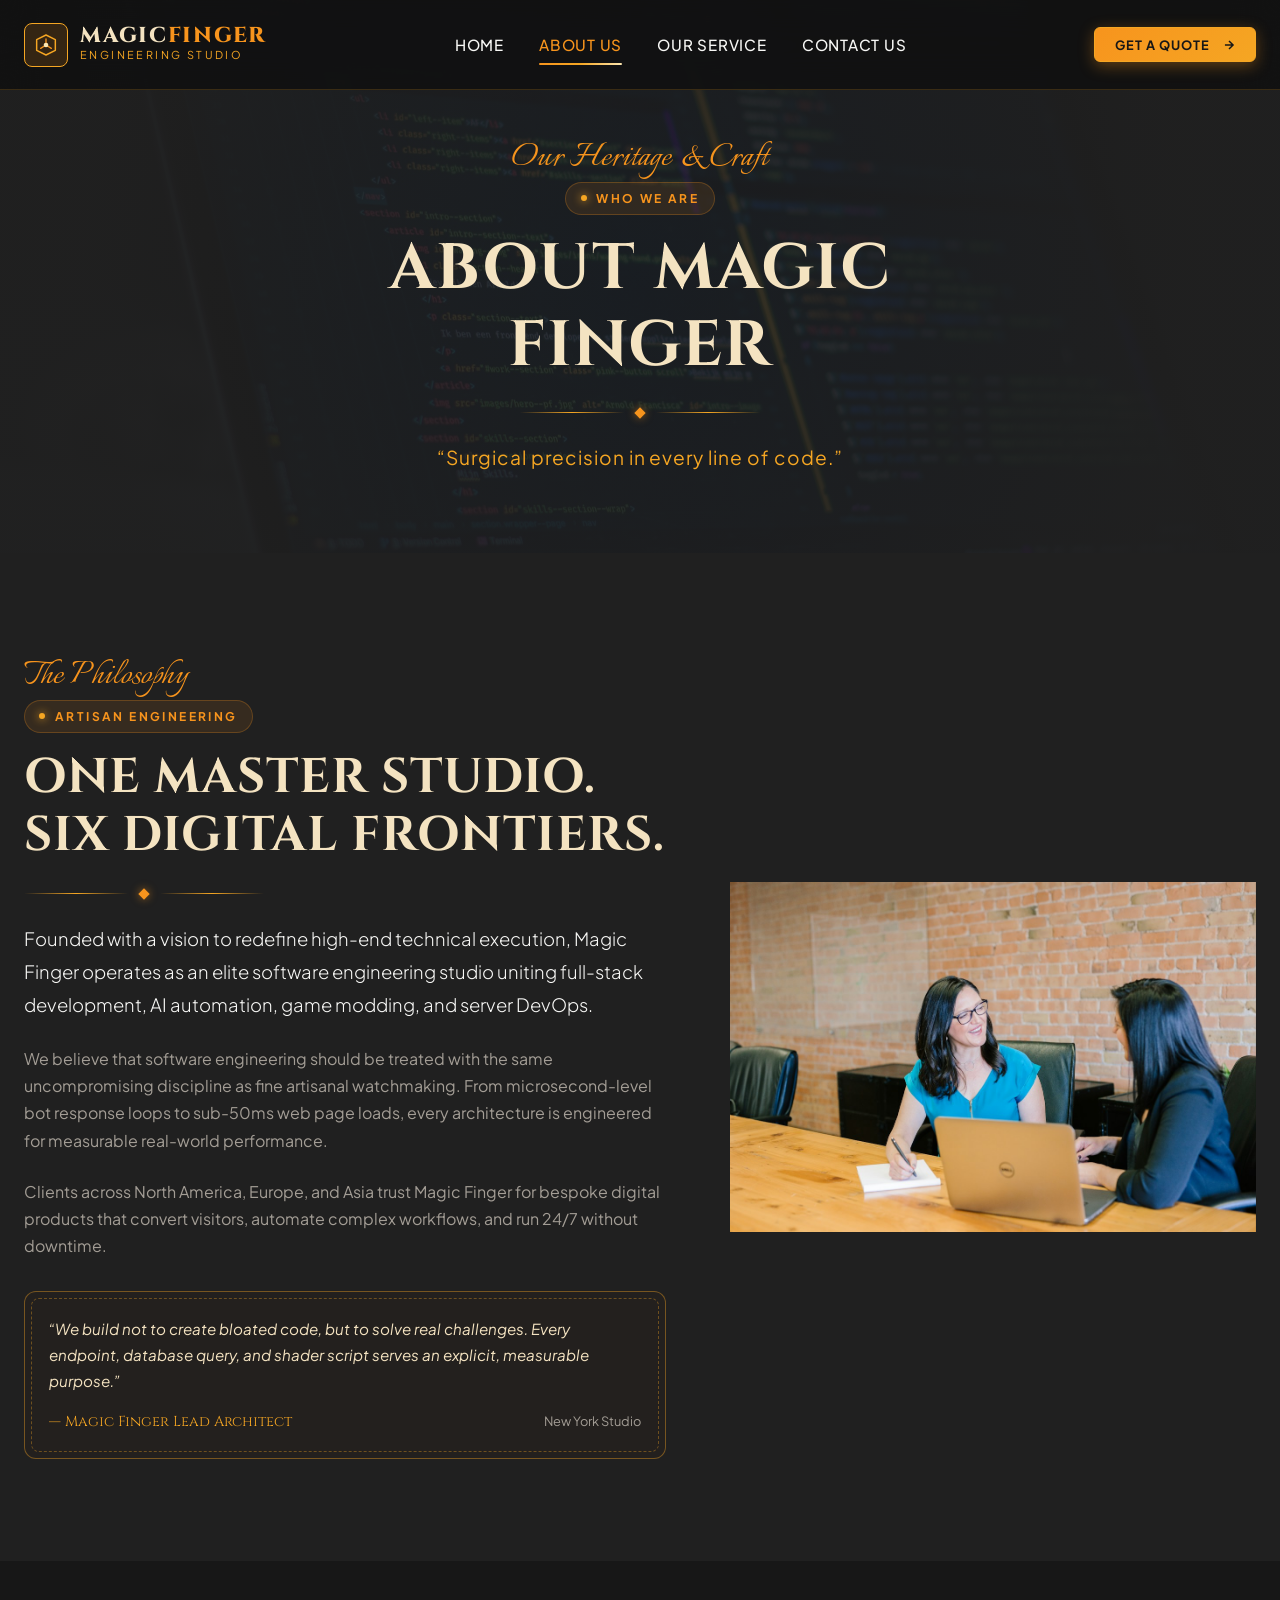
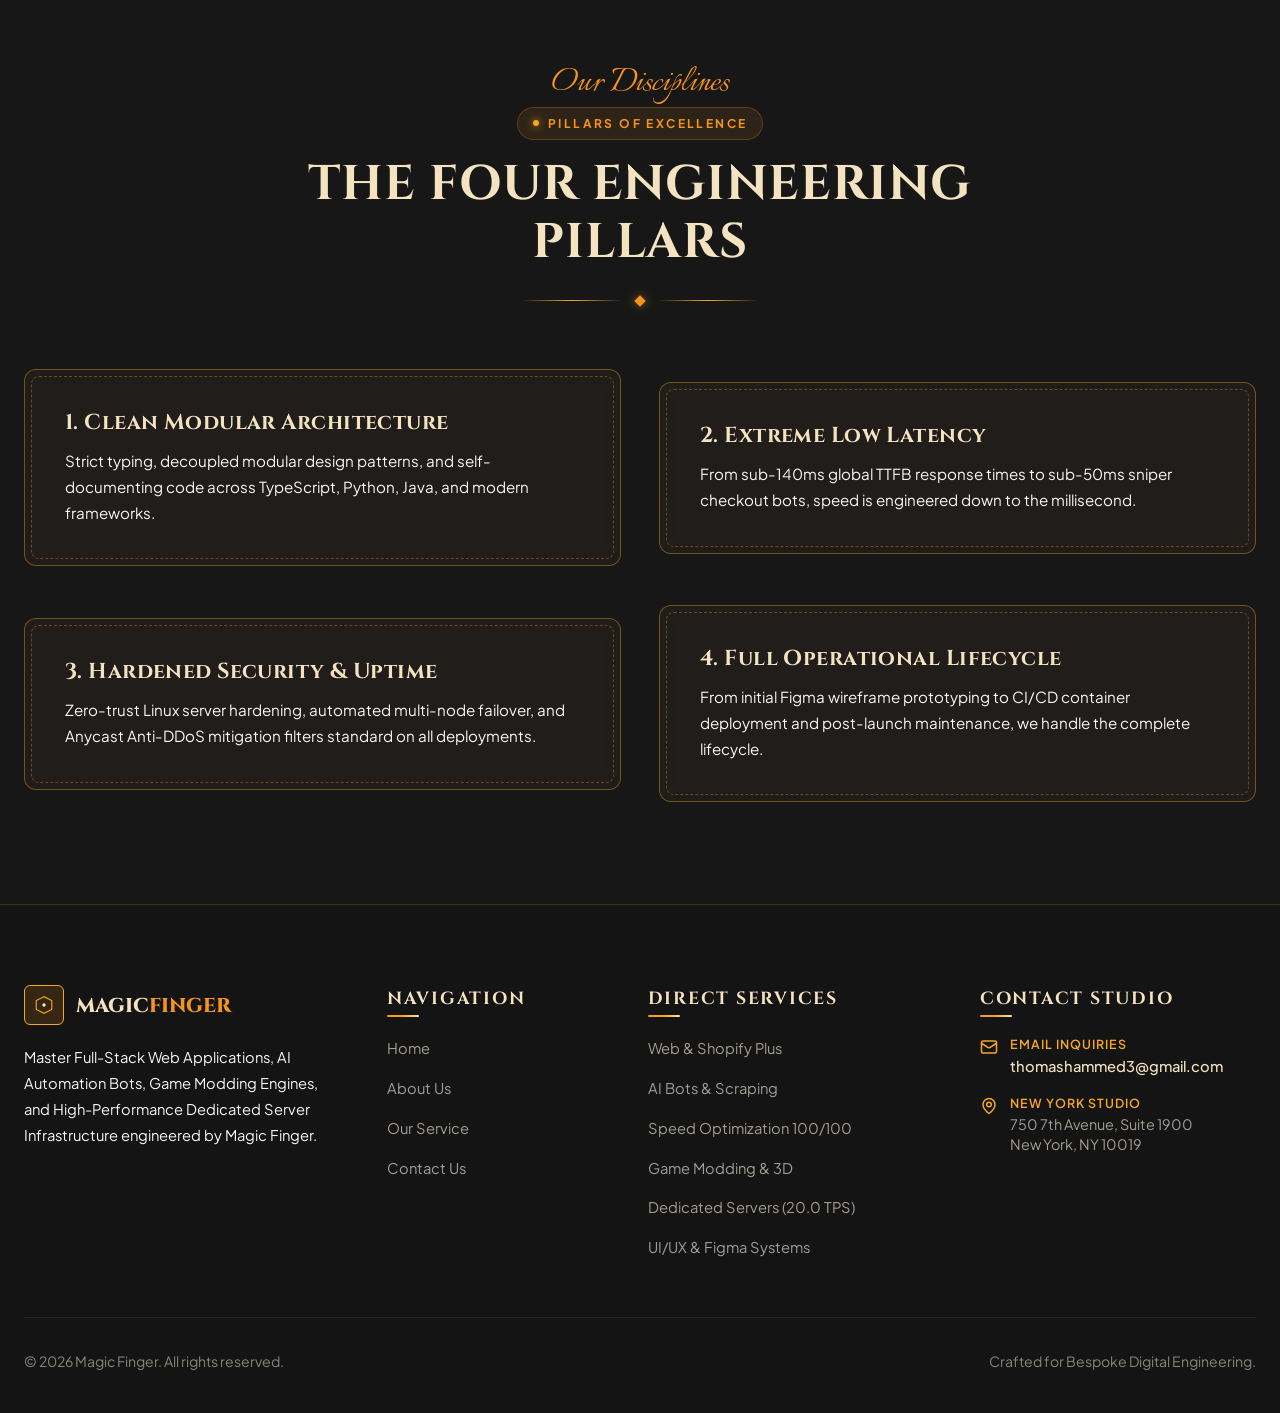
==== about.html @ 1ca4c796 "Deploy ultra-luxury Magic Finger website with 24 verified real portfolio deliverables, full responsi" ====
<!DOCTYPE html>
<html lang="en">
<head>
  <meta charset="UTF-8">
  <meta name="viewport" content="width=device-width, initial-scale=1.0">
  <title>About Magic Finger | Digital Architecture &amp; Engineering Studio</title>
  <meta name="description" content="Discover the philosophy, technical rigor, and 24 service disciplines behind Magic Finger. Full-stack development, AI automation, and high-performance server clusters.">
  
  <!-- Google Fonts -->
  <link rel="preconnect" href="https://fonts.googleapis.com">
  <link rel="preconnect" href="https://fonts.gstatic.com" crossorigin>
  <link href="https://fonts.googleapis.com/css2?family=Cinzel:wght@400;500;600;700;800;900&family=Cormorant+Garamond:ital,wght@0,400;0,600;0,700;1,400;1,600&family=Italianno&family=Plus+Jakarta+Sans:ital,wght@0,300;0,400;0,500;0,600;0,700;1,400&family=JetBrains+Mono:wght@400;500;700&display=swap" rel="stylesheet">
  
  <!-- Stylesheets -->
  <link rel="stylesheet" href="css/main.css">
  <link rel="stylesheet" href="css/components.css">
  <link rel="stylesheet" href="css/pages.css">
</head>
<body>

  <!-- ==========================================================================
       1. STICKY LUXURY HEADER
       ========================================================================== -->
  <header class="site-header">
    <div class="header-container">
      <!-- Brand Logo -->
      <a href="index.html" class="site-logo" aria-label="Magic Finger Home">
        <div class="logo-symbol" style="display: inline-flex; align-items: center; justify-content: center; width: 44px; height: 44px; border-radius: 8px; background: rgba(247,148,29,0.15); border: 1.5px solid #F5A623; margin-right: 0.75rem;">
          <svg width="24" height="24" viewBox="0 0 36 36" fill="none">
            <path d="M18 3L4 10V26L18 33L32 26V10L18 3Z" stroke="#F5A623" stroke-width="2.2" stroke-linecap="round" stroke-linejoin="round"/>
            <path d="M18 9V18M18 18L26 23M18 18L10 23" stroke="#F7941D" stroke-width="2" stroke-linecap="round"/>
            <circle cx="18" cy="18" r="3.5" fill="#FDE8B3" />
          </svg>
        </div>
        <div style="display: flex; flex-direction: column;">
          <span style="font-family: var(--font-serif-display); font-size: 1.35rem; font-weight: 800; letter-spacing: 0.08em; color: var(--color-cream); line-height: 1;">MAGIC<span style="color: var(--color-accent-orange);">FINGER</span></span>
          <span style="font-size: 0.68rem; font-family: var(--font-sans); color: var(--color-accent-gold); letter-spacing: 0.22em; text-transform: uppercase;">Engineering Studio</span>
        </div>
      </a>

      <!-- Desktop Navigation -->
      <nav class="desktop-nav" aria-label="Main Navigation">
        <a href="index.html" class="nav-link ">Home</a>
        <a href="about.html" class="nav-link active">About Us</a>
        <a href="services.html" class="nav-link ">Our Service</a>
        <a href="contact.html" class="nav-link ">Contact Us</a>
      </nav>

      <!-- Header CTA & Mobile Toggle -->
      <div class="header-actions">
        <button type="button" class="btn btn-primary btn-sm js-open-reservation" aria-label="Request a Project Quote">
          <span>Get a Quote</span>
          <span class="btn-icon-right">
            <svg width="14" height="14" viewBox="0 0 24 24" fill="none" stroke="currentColor" stroke-width="2.5"><path d="M5 12h14M12 5l7 7-7 7"/></svg>
          </span>
        </button>

        <button type="button" class="mobile-nav-toggle" aria-label="Toggle Navigation Menu" aria-expanded="false">
          <span></span>
          <span></span>
          <span></span>
        </button>
      </div>
    </div>
  </header>

  <!-- Mobile Drawer Menu -->
  <div class="mobile-nav-overlay" aria-hidden="true"></div>
  <aside class="mobile-nav-drawer" aria-label="Mobile Navigation">
    <div class="mobile-nav-header">
      <div style="display: flex; align-items: center; gap: 0.75rem;">
        <div style="width: 38px; height: 38px; border-radius: 6px; background: rgba(247,148,29,0.15); border: 1.5px solid #F5A623; display: flex; align-items: center; justify-content: center;">
          <svg width="20" height="20" viewBox="0 0 36 36" fill="none"><path d="M18 3L4 10V26L18 33L32 26V10L18 3Z" stroke="#F5A623" stroke-width="2"/><circle cx="18" cy="18" r="3" fill="#FDE8B3"/></svg>
        </div>
        <span style="font-family: var(--font-serif-display); font-size: 1.25rem; font-weight: 800; color: var(--color-cream);">MAGIC<span style="color: var(--color-accent-orange);">FINGER</span></span>
      </div>
    </div>
    <nav class="mobile-nav-links">
      <a href="index.html" class="mobile-nav-link ">Home <span>→</span></a>
      <a href="about.html" class="mobile-nav-link active">About Us <span>→</span></a>
      <a href="services.html" class="mobile-nav-link ">Our Service <span>→</span></a>
      <a href="contact.html" class="mobile-nav-link ">Contact Us <span>→</span></a>
    </nav>
    <div class="mobile-nav-footer">
      <div class="mobile-nav-info">
        <p><strong>Email:</strong> thomashammed3@gmail.com</p>
        <p><strong>Studio:</strong> 750 7th Ave, New York, NY 10019</p>
      </div>
      <button type="button" class="btn btn-primary btn-full js-open-reservation" style="width: 100%;">Get a Quote</button>
    </div>
  </aside>

  <!-- ==========================================================================
       2. PAGE HERO BANNER
       ========================================================================== -->
  <section class="page-hero">
    <img src="assets/images/hero/hero-web-dev.jpg" alt="Magic Finger Engineering Studio in Action" class="page-hero-bg">
    <div class="page-hero-overlay"></div>
    <div class="container page-hero-content">
      <span class="font-script-accent">Our Heritage &amp; Craft</span>
      <span class="eyebrow-badge">Who We Are</span>
      <h1 class="page-hero-title">About Magic Finger</h1>
      <div class="gold-decor-line"><div class="diamond"></div></div>
      <p class="page-hero-subtitle">“Surgical precision in every line of code.”</p>
    </div>
  </section>

  <!-- ==========================================================================
       3. OUR STORY & MISSION (Editorial Two-Column Layout)
       ========================================================================== -->
  <section class="section-spacing">
    <div class="container">
      <div class="about-story-grid">
        <!-- Story Copy -->
        <div class="reveal-on-scroll reveal-left">
          <span class="font-script-accent">The Philosophy</span>
          <span class="eyebrow-badge">Artisan Engineering</span>
          <h2>One Master Studio.<br>Six Digital Frontiers.</h2>
          <div class="gold-decor-line align-left"><div class="diamond"></div></div>
          
          <p class="p-lead" style="margin-bottom: 1.5rem;">
            Founded with a vision to redefine high-end technical execution, Magic Finger operates as an elite software engineering studio uniting full-stack development, AI automation, game modding, and server DevOps.
          </p>

          <p style="margin-bottom: 1.5rem;">
            We believe that software engineering should be treated with the same uncompromising discipline as fine artisanal watchmaking. From microsecond-level bot response loops to sub-50ms web page loads, every architecture is engineered for measurable real-world performance.
          </p>

          <p style="margin-bottom: 2rem;">
            Clients across North America, Europe, and Asia trust Magic Finger for bespoke digital products that convert visitors, automate complex workflows, and run 24/7 without downtime.
          </p>

          <div class="menu-boxed-container" style="padding: 1.5rem;">
            <p style="color: var(--color-cream); font-style: italic; font-size: 0.95rem;">
              “We build not to create bloated code, but to solve real challenges. Every endpoint, database query, and shader script serves an explicit, measurable purpose.”
            </p>
            <div style="margin-top: 1rem; display: flex; align-items: center; justify-content: space-between;">
              <span style="color: var(--color-accent-gold); font-family: var(--font-serif-display); font-size: 0.9rem;">— Magic Finger Lead Architect</span>
              <span style="color: var(--color-text-muted); font-size: 0.8rem;">New York Studio</span>
            </div>
          </div>
        </div>

        <!-- Visual Composition -->
        <div class="about-visual-column reveal-on-scroll reveal-right">
          <div class="about-image-frame">
            <img src="assets/images/portfolio/nextjs-saas-dashboard.jpg" alt="Magic Finger Engineering Dashboard" class="about-image-main">
          </div>
        </div>
      </div>
    </div>
  </section>

  <!-- ==========================================================================
       4. FOUR CORE ENGINEERING PILLARS
       ========================================================================== -->
  <section class="section-spacing" style="background-color: #171717;">
    <div class="container">
      <div class="section-header reveal-on-scroll">
        <span class="font-script-accent">Our Disciplines</span>
        <span class="eyebrow-badge">Pillars of Excellence</span>
        <h2>The Four Engineering Pillars</h2>
        <div class="gold-decor-line"><div class="diamond"></div></div>
      </div>

      <div class="grid-2">
        <div class="menu-boxed-container reveal-on-scroll" style="padding: 2.5rem;">
          <h3 style="font-size: 1.35rem; color: var(--color-cream); margin-bottom: 0.75rem;">1. Clean Modular Architecture</h3>
          <p style="color: var(--color-text-secondary); line-height: 1.7; font-size: 0.95rem;">
            Strict typing, decoupled modular design patterns, and self-documenting code across TypeScript, Python, Java, and modern frameworks.
          </p>
        </div>

        <div class="menu-boxed-container reveal-on-scroll" style="padding: 2.5rem;">
          <h3 style="font-size: 1.35rem; color: var(--color-cream); margin-bottom: 0.75rem;">2. Extreme Low Latency</h3>
          <p style="color: var(--color-text-secondary); line-height: 1.7; font-size: 0.95rem;">
            From sub-140ms global TTFB response times to sub-50ms sniper checkout bots, speed is engineered down to the millisecond.
          </p>
        </div>

        <div class="menu-boxed-container reveal-on-scroll" style="padding: 2.5rem;">
          <h3 style="font-size: 1.35rem; color: var(--color-cream); margin-bottom: 0.75rem;">3. Hardened Security &amp; Uptime</h3>
          <p style="color: var(--color-text-secondary); line-height: 1.7; font-size: 0.95rem;">
            Zero-trust Linux server hardening, automated multi-node failover, and Anycast Anti-DDoS mitigation filters standard on all deployments.
          </p>
        </div>

        <div class="menu-boxed-container reveal-on-scroll" style="padding: 2.5rem;">
          <h3 style="font-size: 1.35rem; color: var(--color-cream); margin-bottom: 0.75rem;">4. Full Operational Lifecycle</h3>
          <p style="color: var(--color-text-secondary); line-height: 1.7; font-size: 0.95rem;">
            From initial Figma wireframe prototyping to CI/CD container deployment and post-launch maintenance, we handle the complete lifecycle.
          </p>
        </div>
      </div>
    </div>
  </section>

  <!-- ==========================================================================
       GLOBAL LUXURY FOOTER
       ========================================================================== -->
  <footer class="site-footer">
    <div class="container">
      <div class="footer-grid">
        <div class="footer-brand">
          <div class="site-logo" style="margin-bottom: 1.25rem;">
            <div class="logo-symbol" style="display: inline-flex; align-items: center; justify-content: center; width: 40px; height: 40px; border-radius: 6px; background: rgba(247,148,29,0.15); border: 1.5px solid #F5A623; margin-right: 0.75rem;">
              <svg width="20" height="20" viewBox="0 0 36 36" fill="none"><path d="M18 3L4 10V26L18 33L32 26V10L18 3Z" stroke="#F5A623" stroke-width="2"/><circle cx="18" cy="18" r="3" fill="#FDE8B3"/></svg>
            </div>
            <span style="font-family: var(--font-serif-display); font-size: 1.25rem; font-weight: 800; color: var(--color-cream);">MAGIC<span style="color: var(--color-accent-orange);">FINGER</span></span>
          </div>
          <p>
            Master Full-Stack Web Applications, AI Automation Bots, Game Modding Engines, and High-Performance Dedicated Server Infrastructure engineered by Magic Finger.
          </p>
        </div>

        <div>
          <h4 class="footer-title">Navigation</h4>
          <ul class="footer-links">
            <li><a href="index.html" class="footer-link">Home</a></li>
            <li><a href="about.html" class="footer-link">About Us</a></li>
            <li><a href="services.html" class="footer-link">Our Service</a></li>
            <li><a href="contact.html" class="footer-link">Contact Us</a></li>
          </ul>
        </div>

        <div>
          <h4 class="footer-title">Direct Services</h4>
          <ul class="footer-links">
            <li><a href="https://www.fiverr.com/thomastech24" target="_blank" rel="noopener noreferrer" class="footer-link">Web &amp; Shopify Plus</a></li>
            <li><a href="https://www.fiverr.com/thomas_tech9" target="_blank" rel="noopener noreferrer" class="footer-link">AI Bots &amp; Scraping</a></li>
            <li><a href="https://www.fiverr.com/thomastech9" target="_blank" rel="noopener noreferrer" class="footer-link">Speed Optimization 100/100</a></li>
            <li><a href="https://www.fiverr.com/thomastech5" target="_blank" rel="noopener noreferrer" class="footer-link">Game Modding &amp; 3D</a></li>
            <li><a href="https://www.fiverr.com/vortextech9" target="_blank" rel="noopener noreferrer" class="footer-link">Dedicated Servers (20.0 TPS)</a></li>
            <li><a href="https://www.fiverr.com/jessicathoms18" target="_blank" rel="noopener noreferrer" class="footer-link">UI/UX &amp; Figma Systems</a></li>
          </ul>
        </div>

        <div>
          <h4 class="footer-title">Contact Studio</h4>
          <div class="footer-contact-item">
            <svg width="18" height="18" viewBox="0 0 24 24" fill="none" stroke="#F5A623" stroke-width="2" stroke-linecap="round" stroke-linejoin="round" style="flex-shrink: 0; margin-top: 3px;"><rect width="20" height="16" x="2" y="4" rx="2"/><path d="m22 7-8.97 5.7a1.94 1.94 0 0 1-2.06 0L2 7"/></svg>
            <div>
              <span style="display: block; font-size: 0.78rem; text-transform: uppercase; letter-spacing: 0.08em; color: var(--color-accent-gold); font-weight: 600;">Email Inquiries</span>
              <a href="mailto:thomashammed3@gmail.com" class="footer-link" style="color: var(--color-cream); font-weight: 500;">thomashammed3@gmail.com</a>
            </div>
          </div>
          <div class="footer-contact-item" style="margin-top: 1rem;">
            <svg width="18" height="18" viewBox="0 0 24 24" fill="none" stroke="#F5A623" stroke-width="2" stroke-linecap="round" stroke-linejoin="round" style="flex-shrink: 0; margin-top: 3px;"><path d="M20 10c0 6-8 12-8 12s-8-6-8-12a8 8 0 0 1 16 0Z"/><circle cx="12" cy="10" r="3"/></svg>
            <div>
              <span style="display: block; font-size: 0.78rem; text-transform: uppercase; letter-spacing: 0.08em; color: var(--color-accent-gold); font-weight: 600;">New York Studio</span>
              <address style="font-style: normal; color: var(--color-text-muted); font-size: 0.9rem; line-height: 1.4;">
                750 7th Avenue, Suite 1900<br>New York, NY 10019
              </address>
            </div>
          </div>
        </div>
      </div>

      <div class="footer-bottom">
        <span>&copy; 2026 Magic Finger. All rights reserved.</span>
        <span>Crafted for Bespoke Digital Engineering.</span>
      </div>
    </div>
  </footer>

  <!-- ==========================================================================
       INTERACTIVE QUOTE & DISPATCH MODAL
       ========================================================================== -->
  <div class="modal-backdrop" id="reservationModal" aria-hidden="true">
    <div class="reservation-modal" role="dialog" aria-modal="true" aria-labelledby="modalTitle">
      <div class="modal-header">
        <div>
          <span class="font-script-accent" style="font-size: 2rem;">Direct Dispatch</span>
          <h3 id="modalTitle" style="font-size: 1.5rem; color: var(--color-cream);">Request Project Proposal</h3>
        </div>
        <button type="button" class="modal-close-btn js-close-reservation" aria-label="Close modal">&times;</button>
      </div>
      
      <form class="reservation-form" id="projectProposalForm">
        <div class="grid-2">
          <div class="form-group">
            <label class="form-label" for="quoteName">Your Full Name</label>
            <input type="text" id="quoteName" class="form-input" placeholder="e.g. Alexander Vance" required>
          </div>
          <div class="form-group">
            <label class="form-label" for="quoteEmail">Work Email Address</label>
            <input type="email" id="quoteEmail" class="form-input" placeholder="alexander@company.com" required>
          </div>
        </div>

        <div class="grid-2">
          <div class="form-group">
            <label class="form-label" for="quoteService">Selected Service</label>
            <select id="quoteService" class="form-input" required>
              <option value="Web Development & Shopify Plus">Web Apps &amp; Shopify Plus</option>
              <option value="AI Bots & Web Scraping">AI Bots &amp; Web Scraping</option>
              <option value="Speed Optimization 100/100">Speed Optimization 100/100</option>
              <option value="Game Modding & Physics">Game Modding &amp; Engines</option>
              <option value="Dedicated Game Server 20.0 TPS">Dedicated Servers (20.0 TPS)</option>
              <option value="Figma UI/UX & Design Tokens">UI/UX &amp; Figma Tokens</option>
            </select>
          </div>
          <div class="form-group">
            <label class="form-label" for="quoteBudget">Estimated Budget (USD)</label>
            <select id="quoteBudget" class="form-input">
              <option value="$100 - $300">$100 – $300 (Standard Gig)</option>
              <option value="$300 - $800">$300 – $800 (Custom Build)</option>
              <option value="$800 - $2,500">$800 – $2,500 (Enterprise Solution)</option>
              <option value="$2,500+">$2,500+ (Full Infrastructure)</option>
            </select>
          </div>
        </div>

        <div class="form-group">
          <label class="form-label" for="quoteMessage">Project Requirements &amp; Target Timeline</label>
          <textarea id="quoteMessage" class="form-textarea" rows="4" placeholder="Detail your project specifications, keywords, and timeline requirements..." required></textarea>
        </div>

        <button type="submit" class="btn btn-primary btn-full">
          <span>Dispatch Proposal Request</span>
          <span class="btn-icon-right">
            <svg width="14" height="14" viewBox="0 0 24 24" fill="none" stroke="currentColor" stroke-width="2.5"><path d="M5 12h14M12 5l7 7-7 7"/></svg>
          </span>
        </button>
      </form>
    </div>
  </div>

  <!-- Fullscreen Proof Lightbox Modal -->
  <div class="lightbox-modal" role="dialog" aria-modal="true" aria-label="Screenshot Proof Lightbox">
    <div class="lightbox-content">
      <button type="button" class="lightbox-close-btn" aria-label="Close Lightbox">&times;</button>
      <img src="" alt="Verified Production Screenshot" class="lightbox-img">
      <div class="lightbox-caption">
        <h4 class="lightbox-caption-title">Case Study Screenshot</h4>
        <p class="lightbox-caption-desc">Full resolution in-site production screenshot.</p>
      </div>
    </div>
  </div>

  <script src="js/main.js"></script>
</body>
</html>
---- css/main.css ----
/* ==========================================================================
   KUZZY KITCHEN - CORE DESIGN SYSTEM & GLOBAL STYLES
   Inspired by the Luxury Menu Visual Identity
   ========================================================================== */

@import url('https://fonts.googleapis.com/css2?family=Cinzel:wght@400;500;600;700;800;900&family=Cormorant+Garamond:ital,wght@0,400;0,600;0,700;1,400;1,600&family=Italianno&family=Plus+Jakarta+Sans:ital,wght@0,300;0,400;0,500;0,600;0,700;1,400&display=swap');

:root {
  /* Brand Color Palette */
  --color-bg-primary: #202020;         /* Dominant charcoal dark */
  --color-bg-secondary: #171717;       /* Deeper tone for contrast */
  --color-bg-card: #27221E;            /* Warm charcoal card background */
  --color-bg-card-hover: #312A24;      /* Elevated card state */
  --color-dark-brown: #3A2418;         /* Subtle depth and warm panels */
  
  --color-accent-orange: #F7941D;      /* Primary vibrant orange */
  --color-accent-orange-hover: #e07f0b;
  --color-accent-gold: #F5A623;        /* Secondary golden orange */
  --color-gold-light: #FDE8B3;        /* Highlight shimmer */
  --color-cream: #F4E3C1;              /* Warm cream headings */
  --color-cream-muted: #D9C4A1;        /* Subdued cream */
  
  --color-text-light: #F7F7F5;         /* Soft white body text */
  --color-text-muted: #A39D95;         /* Muted editorial copy */
  --color-border-subtle: rgba(244, 227, 193, 0.12);
  --color-border-gold: rgba(245, 166, 35, 0.4);
  --color-border-orange: rgba(247, 148, 29, 0.5);

  /* Gradients */
  --gradient-gold: linear-gradient(135deg, #F7941D 0%, #F5A623 50%, #FDE8B3 100%);
  --gradient-gold-subtle: linear-gradient(135deg, rgba(247, 148, 29, 0.15) 0%, rgba(245, 166, 35, 0.05) 100%);
  --gradient-dark-radial: radial-gradient(circle at center, rgba(58, 36, 24, 0.4) 0%, #202020 80%);
  --gradient-overlay: linear-gradient(180deg, rgba(32, 32, 32, 0.3) 0%, rgba(32, 32, 32, 0.95) 100%);
  --gradient-card-border: linear-gradient(135deg, rgba(247, 148, 29, 0.6) 0%, rgba(244, 227, 193, 0.1) 100%);

  /* Typography */
  --font-serif-display: 'Cinzel', 'Playfair Display', Georgia, serif;
  --font-serif-editorial: 'Cormorant Garamond', Garamond, Georgia, serif;
  --font-script: 'Italianno', cursive, serif;
  --font-sans: 'Plus Jakarta Sans', system-ui, -apple-system, sans-serif;

  /* Shadows */
  --shadow-sm: 0 4px 12px rgba(0, 0, 0, 0.25);
  --shadow-md: 0 10px 30px rgba(0, 0, 0, 0.4);
  --shadow-lg: 0 20px 50px rgba(0, 0, 0, 0.6);
  --shadow-gold-glow: 0 0 25px rgba(247, 148, 29, 0.25);
  --shadow-gold-hover: 0 8px 30px rgba(247, 148, 29, 0.35);

  /* Layout & Spacing */
  --container-width: 1280px;
  --header-height: 90px;
  --radius-sm: 6px;
  --radius-md: 12px;
  --radius-lg: 20px;
  --radius-full: 9999px;

  /* Transitions */
  --transition-fast: 0.2s cubic-bezier(0.4, 0, 0.2, 1);
  --transition-smooth: 0.4s cubic-bezier(0.16, 1, 0.3, 1);
  --transition-slow: 0.8s cubic-bezier(0.16, 1, 0.3, 1);
}

/* ==========================================================================
   RESET & BASE
   ========================================================================== */
*, *::before, *::after {
  box-sizing: border-box;
  margin: 0;
  padding: 0;
}

html {
  font-size: 16px;
  scroll-behavior: smooth;
  -webkit-font-smoothing: antialiased;
  -moz-osx-font-smoothing: grayscale;
  background-color: var(--color-bg-primary);
  color: var(--color-text-light);
}

body {
  font-family: var(--font-sans);
  background-color: var(--color-bg-primary);
  color: var(--color-text-light);
  line-height: 1.65;
  overflow-x: hidden;
  position: relative;
  min-height: 100vh;
}

/* Luxury Custom Scrollbar */
::-webkit-scrollbar {
  width: 10px;
}
::-webkit-scrollbar-track {
  background: #171717;
}
::-webkit-scrollbar-thumb {
  background: #3A2418;
  border-radius: 5px;
  border: 2px solid #171717;
}
::-webkit-scrollbar-thumb:hover {
  background: var(--color-accent-orange);
}

/* Selection Highlight */
::selection {
  background-color: var(--color-accent-orange);
  color: #202020;
}

img, svg {
  display: block;
  max-width: 100%;
  height: auto;
}

a {
  color: inherit;
  text-decoration: none;
  transition: color var(--transition-fast);
}

button {
  cursor: pointer;
  border: none;
  background: none;
  font-family: inherit;
  transition: all var(--transition-fast);
}

ul, ol {
  list-style: none;
}

input, select, textarea {
  font-family: inherit;
  font-size: inherit;
}

/* ==========================================================================
   TYPOGRAPHY HIERARCHY
   ========================================================================== */
h1, h2, h3, h4, h5, h6 {
  font-family: var(--font-serif-display);
  color: var(--color-cream);
  font-weight: 700;
  line-height: 1.2;
  letter-spacing: 0.02em;
}

h1 {
  font-size: clamp(2.5rem, 5vw, 4.2rem);
  text-transform: uppercase;
}

h2 {
  font-size: clamp(2rem, 3.8vw, 3.2rem);
  text-transform: uppercase;
}

h3 {
  font-size: clamp(1.4rem, 2.4vw, 2rem);
}

h4 {
  font-size: 1.25rem;
  color: var(--color-cream);
}

p {
  color: var(--color-text-muted);
  font-size: 1rem;
  line-height: 1.7;
}

.p-lead {
  font-size: 1.15rem;
  color: var(--color-text-light);
  line-height: 1.8;
  font-weight: 300;
}

/* Script Callout Accent (Inspired by "Menu Restaurant", "Sandwich", "Desserts & Drinks" script from reference) */
.font-script-accent {
  font-family: var(--font-script);
  color: var(--color-accent-orange);
  font-size: 2.5rem;
  font-weight: 400;
  display: block;
  line-height: 1;
  margin-bottom: 0.25rem;
}

.eyebrow-badge {
  display: inline-flex;
  align-items: center;
  gap: 0.6rem;
  font-family: var(--font-sans);
  font-size: 0.75rem;
  font-weight: 700;
  letter-spacing: 0.2em;
  text-transform: uppercase;
  color: var(--color-accent-orange);
  margin-bottom: 1rem;
  padding: 0.35rem 0.9rem;
  background: rgba(247, 148, 29, 0.1);
  border: 1px solid rgba(247, 148, 29, 0.25);
  border-radius: var(--radius-full);
}

.eyebrow-badge::before {
  content: '';
  width: 6px;
  height: 6px;
  border-radius: 50%;
  background-color: var(--color-accent-gold);
  box-shadow: 0 0 8px var(--color-accent-gold);
}

/* ==========================================================================
   MENU-INSPIRED DECORATIVE ELEMENTS & FRAMES
   ========================================================================== */

/* Golden Decorative Separator Line */
.gold-decor-line {
  display: flex;
  align-items: center;
  justify-content: center;
  gap: 12px;
  margin: 1.5rem auto;
  width: 100%;
  max-width: 240px;
}

.gold-decor-line.align-left {
  justify-content: flex-start;
  margin: 1.5rem 0;
}

.gold-decor-line::before,
.gold-decor-line::after {
  content: '';
  flex: 1;
  height: 1px;
  background: linear-gradient(90deg, transparent, var(--color-accent-gold), transparent);
}

.gold-decor-line .diamond {
  width: 8px;
  height: 8px;
  background-color: var(--color-accent-orange);
  transform: rotate(45deg);
  box-shadow: 0 0 8px rgba(247, 148, 29, 0.6);
}

/* Circular Framed Photo Mask (Direct reference to circular menu cuts) */
.menu-circle-frame {
  position: relative;
  display: inline-block;
  border-radius: 50%;
  padding: 12px;
  background: linear-gradient(135deg, var(--color-accent-orange), var(--color-accent-gold), transparent 70%);
  box-shadow: var(--shadow-gold-glow);
}

.menu-circle-frame::before {
  content: '';
  position: absolute;
  inset: 4px;
  border-radius: 50%;
  border: 1px dashed rgba(244, 227, 193, 0.4);
  pointer-events: none;
}

.menu-circle-frame img {
  border-radius: 50%;
  width: 100%;
  height: 100%;
  object-fit: cover;
  display: block;
}

/* Geometric Dashed Menu Border (From the "Desserts & Drinks" box in reference) */
.menu-boxed-container {
  border: 1px solid var(--color-border-gold);
  position: relative;
  padding: 2.5rem;
  background-color: rgba(39, 34, 30, 0.6);
  backdrop-filter: blur(8px);
  border-radius: var(--radius-md);
}

.menu-boxed-container::before {
  content: '';
  position: absolute;
  inset: 6px;
  border: 1px dashed rgba(245, 166, 35, 0.35);
  border-radius: calc(var(--radius-md) - 4px);
  pointer-events: none;
}

/* Orange Menu Banner Ribbon (Directly inspired by "Burguers" and "Sandwich" ribbons) */
.menu-ribbon-badge {
  display: inline-block;
  background: linear-gradient(90deg, #F7941D 0%, #F5A623 100%);
  color: #202020;
  font-family: var(--font-script);
  font-size: 2rem;
  padding: 0.2rem 2.2rem 0.2rem 1.4rem;
  clip-path: polygon(0 0, 100% 0, 92% 50%, 100% 100%, 0 100%);
  margin-bottom: 1.2rem;
  box-shadow: 0 4px 15px rgba(247, 148, 29, 0.3);
  font-weight: bold;
}

/* Background Ambient Glow */
.ambient-glow {
  position: absolute;
  width: 500px;
  height: 500px;
  border-radius: 50%;
  background: radial-gradient(circle, rgba(247, 148, 29, 0.08) 0%, transparent 70%);
  pointer-events: none;
  z-index: 0;
  filter: blur(60px);
}

/* ==========================================================================
   LAYOUT CONTAINERS & GRIDS
   ========================================================================== */
.container {
  width: 100%;
  max-width: var(--container-width);
  margin-left: auto;
  margin-right: auto;
  padding-left: 1.5rem;
  padding-right: 1.5rem;
  position: relative;
  z-index: 1;
}

.container-narrow {
  max-width: 900px;
}

.section-spacing {
  padding-top: clamp(4rem, 8vw, 7.5rem);
  padding-bottom: clamp(4rem, 8vw, 7.5rem);
  position: relative;
}

.section-header {
  text-align: center;
  max-width: 720px;
  margin: 0 auto clamp(2.5rem, 5vw, 4rem);
}

.section-header.text-left {
  text-align: left;
  margin-left: 0;
}

.grid-2 {
  display: grid;
  grid-template-columns: repeat(2, 1fr);
  gap: clamp(1.5rem, 3vw, 3rem);
  align-items: center;
}

.grid-3 {
  display: grid;
  grid-template-columns: repeat(3, 1fr);
  gap: clamp(1.25rem, 2.5vw, 2.5rem);
}

.grid-4 {
  display: grid;
  grid-template-columns: repeat(4, 1fr);
  gap: 1.5rem;
}

/* ==========================================================================
   ANIMATIONS & SCROLL REVEAL UTILITIES
   ========================================================================== */
.reveal-on-scroll {
  opacity: 0;
  transform: translateY(30px);
  transition: opacity 0.8s cubic-bezier(0.16, 1, 0.3, 1), transform 0.8s cubic-bezier(0.16, 1, 0.3, 1);
  will-change: opacity, transform;
}

.reveal-on-scroll.is-revealed {
  opacity: 1;
  transform: translateY(0);
}

.reveal-on-scroll.reveal-left {
  transform: translateX(-35px);
}
.reveal-on-scroll.reveal-left.is-revealed {
  transform: translateX(0);
}

.reveal-on-scroll.reveal-right {
  transform: translateX(35px);
}
.reveal-on-scroll.reveal-right.is-revealed {
  transform: translateX(0);
}

.reveal-on-scroll.reveal-scale {
  transform: scale(0.92);
}
.reveal-on-scroll.reveal-scale.is-revealed {
  transform: scale(1);
}

.delay-1 { transition-delay: 0.15s; }
.delay-2 { transition-delay: 0.3s; }
.delay-3 { transition-delay: 0.45s; }
.delay-4 { transition-delay: 0.6s; }

/* Accessible Reduced Motion */
@media (prefers-reduced-motion: reduce) {
  *, *::before, *::after {
    animation-duration: 0.01ms !important;
    animation-iteration-count: 1 !important;
    transition-duration: 0.01ms !important;
    scroll-behavior: auto !important;
  }
  .reveal-on-scroll {
    opacity: 1 !important;
    transform: none !important;
  }
}

/* ==========================================================================
   RESPONSIVE BASE BREAKPOINTS
   ========================================================================== */
@media (max-width: 1024px) {
  :root {
    --header-height: 80px;
  }
  .grid-3 {
    grid-template-columns: repeat(2, 1fr);
  }
  .grid-4 {
    grid-template-columns: repeat(2, 1fr);
  }
}

@media (max-width: 768px) {
  :root {
    --header-height: 70px;
  }
  .grid-2 {
    grid-template-columns: 1fr;
  }
  .grid-3 {
    grid-template-columns: 1fr;
  }
  .grid-4 {
    grid-template-columns: 1fr;
  }
  .menu-boxed-container {
    padding: 1.5rem;
  }
}
---- css/components.css ----
/* ==========================================================================
   KUZZY KITCHEN - REUSABLE UI COMPONENTS
   ========================================================================== */

/* ==========================================================================
   1. STICKY HEADER & NAVIGATION
   ========================================================================== */
.site-header {
  position: fixed;
  top: 0;
  left: 0;
  width: 100%;
  height: var(--header-height);
  z-index: 1000;
  transition: background-color var(--transition-smooth), 
              box-shadow var(--transition-smooth), 
              height var(--transition-smooth),
              backdrop-filter var(--transition-smooth);
  background: rgba(18, 18, 18, 0.94);
  backdrop-filter: blur(20px);
  -webkit-backdrop-filter: blur(20px);
  border-bottom: 1px solid rgba(245, 166, 35, 0.18);
}

.site-header.scrolled {
  background-color: rgba(14, 14, 14, 0.98);
  backdrop-filter: blur(20px);
  -webkit-backdrop-filter: blur(20px);
  box-shadow: 0 6px 30px rgba(0, 0, 0, 0.7), 0 1px 0 rgba(245, 166, 35, 0.25);
  height: calc(var(--header-height) - 15px);
}

.header-container {
  display: flex;
  align-items: center;
  justify-content: space-between;
  height: 100%;
  max-width: var(--container-width);
  margin: 0 auto;
  padding: 0 1.5rem;
}

.site-logo {
  display: flex;
  align-items: center;
  text-decoration: none;
  z-index: 1001;
}

.site-logo img {
  height: 48px;
  width: auto;
  transition: transform var(--transition-smooth);
}

.site-header.scrolled .site-logo img {
  height: 40px;
}

.site-logo:hover img {
  transform: scale(1.03);
}

/* Desktop Navigation Links */
.desktop-nav {
  display: flex;
  align-items: center;
  gap: 2.2rem;
}

.nav-link {
  font-family: var(--font-sans);
  font-size: 0.95rem;
  font-weight: 500;
  color: var(--color-text-light);
  letter-spacing: 0.05em;
  text-transform: uppercase;
  position: relative;
  padding: 0.5rem 0;
  transition: color var(--transition-fast);
}

.nav-link::after {
  content: '';
  position: absolute;
  bottom: 0;
  left: 0;
  width: 0;
  height: 2px;
  background: var(--gradient-gold);
  border-radius: 2px;
  transition: width var(--transition-smooth);
}

.nav-link:hover,
.nav-link.active {
  color: var(--color-cream);
}

.nav-link:hover::after,
.nav-link.active::after {
  width: 100%;
}

.nav-link.active {
  color: var(--color-accent-orange);
}

.header-actions {
  display: flex;
  align-items: center;
  gap: 1.2rem;
}

/* Hamburger Button */
.mobile-nav-toggle {
  display: none;
  flex-direction: column;
  justify-content: space-between;
  width: 32px;
  height: 22px;
  background: transparent;
  border: none;
  cursor: pointer;
  z-index: 1001;
  padding: 0;
}

.mobile-nav-toggle span {
  width: 100%;
  height: 2px;
  background-color: var(--color-cream);
  border-radius: 2px;
  transition: all var(--transition-smooth);
}

.mobile-nav-toggle.is-active span:nth-child(1) {
  transform: translateY(10px) rotate(45deg);
  background-color: var(--color-accent-orange);
}

.mobile-nav-toggle.is-active span:nth-child(2) {
  opacity: 0;
  transform: translateX(-10px);
}

.mobile-nav-toggle.is-active span:nth-child(3) {
  transform: translateY(-10px) rotate(-45deg);
  background-color: var(--color-accent-orange);
}

/* Mobile Navigation Drawer */
.mobile-nav-drawer {
  position: fixed;
  top: 0;
  right: -100%;
  width: 100%;
  max-width: 400px;
  height: 100vh;
  background-color: #1a1a1a;
  border-left: 1px solid var(--color-border-gold);
  z-index: 1000;
  padding: 6rem 2.5rem 3rem;
  display: flex;
  flex-direction: column;
  justify-content: space-between;
  transition: right var(--transition-smooth);
  box-shadow: -10px 0 30px rgba(0, 0, 0, 0.8);
}

.mobile-nav-drawer.is-open {
  right: 0;
}

.mobile-nav-overlay {
  position: fixed;
  inset: 0;
  background: rgba(0, 0, 0, 0.7);
  backdrop-filter: blur(4px);
  z-index: 999;
  opacity: 0;
  visibility: hidden;
  transition: all var(--transition-smooth);
}

.mobile-nav-overlay.is-open {
  opacity: 1;
  visibility: visible;
}

.mobile-nav-links {
  display: flex;
  flex-direction: column;
  gap: 1.5rem;
}

.mobile-nav-link {
  font-family: var(--font-serif-display);
  font-size: 1.5rem;
  color: var(--color-cream);
  text-transform: uppercase;
  letter-spacing: 0.05em;
  display: flex;
  align-items: center;
  justify-content: space-between;
  padding-bottom: 0.75rem;
  border-bottom: 1px solid rgba(244, 227, 193, 0.08);
}

.mobile-nav-link.active,
.mobile-nav-link:hover {
  color: var(--color-accent-orange);
  border-bottom-color: var(--color-accent-orange);
}

.mobile-nav-footer {
  padding-top: 2rem;
  border-top: 1px dashed rgba(245, 166, 35, 0.3);
}

.mobile-nav-info {
  font-size: 0.85rem;
  color: var(--color-text-muted);
  margin-bottom: 1.5rem;
  line-height: 1.6;
}

/* ==========================================================================
   2. BUTTONS
   ========================================================================== */
.btn {
  display: inline-flex;
  align-items: center;
  justify-content: center;
  gap: 0.75rem;
  font-family: var(--font-sans);
  font-size: 0.9rem;
  font-weight: 600;
  letter-spacing: 0.08em;
  text-transform: uppercase;
  padding: 0.85rem 1.8rem;
  border-radius: var(--radius-sm);
  transition: all var(--transition-fast);
  position: relative;
  overflow: hidden;
  z-index: 1;
  cursor: pointer;
}

/* Primary Rich Orange Button */
.btn-primary {
  background: linear-gradient(135deg, #F7941D 0%, #F5A623 100%);
  color: #171717;
  font-weight: 700;
  box-shadow: 0 4px 15px rgba(247, 148, 29, 0.35);
  border: 1px solid #F5A623;
}

.btn-primary:hover {
  transform: translateY(-2px);
  box-shadow: 0 8px 25px rgba(247, 148, 29, 0.5);
  background: linear-gradient(135deg, #e07f0b 0%, #F7941D 100%);
  color: #171717;
}

.btn-primary:active {
  transform: translateY(0);
}

/* Secondary Gold / Dark Outline Button */
.btn-secondary {
  background-color: transparent;
  color: var(--color-cream);
  border: 1px solid var(--color-border-gold);
  backdrop-filter: blur(4px);
}

.btn-secondary:hover {
  border-color: var(--color-accent-orange);
  color: var(--color-accent-orange);
  background-color: rgba(247, 148, 29, 0.08);
  transform: translateY(-2px);
  box-shadow: 0 4px 15px rgba(0, 0, 0, 0.3);
}

/* Dark Brown Warm Button */
.btn-dark {
  background-color: var(--color-dark-brown);
  color: var(--color-cream);
  border: 1px solid rgba(245, 166, 35, 0.3);
}

.btn-dark:hover {
  background-color: #4a2f20;
  border-color: var(--color-accent-gold);
  color: #ffffff;
}

/* Button Sizing */
.btn-lg {
  padding: 1.1rem 2.4rem;
  font-size: 1rem;
  letter-spacing: 0.1em;
}

.btn-sm {
  padding: 0.55rem 1.2rem;
  font-size: 0.8rem;
}

.btn-icon-right svg {
  transition: transform var(--transition-fast);
}

.btn:hover .btn-icon-right svg {
  transform: translateX(4px);
}

/* ==========================================================================
   3. FOOD DISH CARDS (SIGNATURE SHOWCASE)
   ========================================================================== */
.dish-card {
  background-color: var(--color-bg-card);
  border: 1px solid var(--color-border-subtle);
  border-radius: var(--radius-md);
  overflow: hidden;
  position: relative;
  transition: all var(--transition-smooth);
  display: flex;
  flex-direction: column;
}

.dish-card:hover {
  transform: translateY(-6px);
  border-color: var(--color-border-gold);
  box-shadow: var(--shadow-md), var(--shadow-gold-glow);
  background-color: var(--color-bg-card-hover);
}

.dish-card__media {
  position: relative;
  width: 100%;
  aspect-ratio: 4/3;
  overflow: hidden;
  background-color: #171717;
}

.dish-card__img {
  width: 100%;
  height: 100%;
  object-fit: cover;
  transition: transform 0.6s cubic-bezier(0.16, 1, 0.3, 1);
}

.dish-card:hover .dish-card__img {
  transform: scale(1.08);
}

/* Circular Badge / Category */
.dish-card__badge {
  position: absolute;
  top: 1rem;
  left: 1rem;
  background: rgba(32, 32, 32, 0.85);
  backdrop-filter: blur(6px);
  border: 1px solid var(--color-border-gold);
  color: var(--color-accent-gold);
  font-size: 0.7rem;
  font-weight: 700;
  text-transform: uppercase;
  letter-spacing: 0.12em;
  padding: 0.3rem 0.75rem;
  border-radius: var(--radius-full);
}

.dish-card__content {
  padding: 1.5rem;
  display: flex;
  flex-direction: column;
  flex-grow: 1;
}

.dish-card__header {
  display: flex;
  align-items: baseline;
  justify-content: space-between;
  gap: 0.5rem;
  margin-bottom: 0.6rem;
}

.dish-card__title {
  font-family: var(--font-serif-display);
  font-size: 1.25rem;
  color: var(--color-cream);
  font-weight: 600;
  transition: color var(--transition-fast);
}

.dish-card:hover .dish-card__title {
  color: var(--color-accent-orange);
}

.dish-card__price {
  font-family: var(--font-serif-display);
  font-size: 1.35rem;
  font-weight: 700;
  color: var(--color-accent-orange);
  white-space: nowrap;
}

.dish-card__desc {
  font-size: 0.9rem;
  color: var(--color-text-muted);
  line-height: 1.6;
  margin-bottom: 1.2rem;
  flex-grow: 1;
}

.dish-card__footer {
  display: flex;
  align-items: center;
  justify-content: space-between;
  padding-top: 1rem;
  border-top: 1px dashed rgba(244, 227, 193, 0.12);
}

.dish-card__tag {
  font-size: 0.75rem;
  color: #A39D95;
  display: flex;
  align-items: center;
  gap: 0.3rem;
}

/* ==========================================================================
   4. FEATURE CARDS (WHY CHOOSE US)
   ========================================================================== */
.feature-card {
  background: linear-gradient(180deg, rgba(39, 34, 30, 0.7) 0%, rgba(32, 32, 32, 0.9) 100%);
  border: 1px solid var(--color-border-subtle);
  border-radius: var(--radius-md);
  padding: 2.2rem 1.8rem;
  text-align: center;
  position: relative;
  transition: all var(--transition-smooth);
}

.feature-card::after {
  content: '';
  position: absolute;
  inset: 0;
  border-radius: var(--radius-md);
  border: 1px solid transparent;
  transition: border-color var(--transition-smooth);
  pointer-events: none;
}

.feature-card:hover {
  transform: translateY(-6px);
  box-shadow: var(--shadow-md), var(--shadow-gold-glow);
  background: linear-gradient(180deg, rgba(49, 42, 36, 0.9) 0%, rgba(32, 32, 32, 0.95) 100%);
}

.feature-card:hover::after {
  border-color: var(--color-border-gold);
}

.feature-icon-wrapper {
  width: 72px;
  height: 72px;
  margin: 0 auto 1.5rem;
  border-radius: 50%;
  background: rgba(247, 148, 29, 0.1);
  border: 1px solid var(--color-border-gold);
  display: flex;
  align-items: center;
  justify-content: center;
  color: var(--color-accent-orange);
  position: relative;
  transition: all var(--transition-smooth);
}

.feature-card:hover .feature-icon-wrapper {
  background: var(--gradient-gold);
  color: #202020;
  transform: rotate(8deg) scale(1.08);
  box-shadow: 0 0 20px rgba(247, 148, 29, 0.5);
}

.feature-title {
  font-family: var(--font-serif-display);
  font-size: 1.25rem;
  color: var(--color-cream);
  margin-bottom: 0.75rem;
}

.feature-desc {
  font-size: 0.92rem;
  color: var(--color-text-muted);
  line-height: 1.6;
}

/* ==========================================================================
   5. RESERVATION MODAL
   ========================================================================== */
.modal-backdrop {
  position: fixed;
  inset: 0;
  background: rgba(15, 15, 15, 0.85);
  backdrop-filter: blur(8px);
  -webkit-backdrop-filter: blur(8px);
  z-index: 2000;
  display: flex;
  align-items: center;
  justify-content: center;
  padding: 1.5rem;
  opacity: 0;
  visibility: hidden;
  transition: all var(--transition-smooth);
}

.modal-backdrop.is-active {
  opacity: 1;
  visibility: visible;
}

.reservation-modal {
  background-color: #241E1A;
  border: 1px solid var(--color-accent-gold);
  border-radius: var(--radius-lg);
  width: 100%;
  max-width: 680px;
  max-height: 90vh;
  overflow-y: auto;
  padding: 2.5rem;
  position: relative;
  box-shadow: 0 25px 60px rgba(0, 0, 0, 0.8), var(--shadow-gold-glow);
  transform: scale(0.92) translateY(20px);
  transition: transform var(--transition-smooth);
}

.modal-backdrop.is-active .reservation-modal {
  transform: scale(1) translateY(0);
}

.modal-close-btn {
  position: absolute;
  top: 1.5rem;
  right: 1.5rem;
  width: 36px;
  height: 36px;
  border-radius: 50%;
  background: rgba(255, 255, 255, 0.05);
  border: 1px solid var(--color-border-subtle);
  color: var(--color-cream);
  display: flex;
  align-items: center;
  justify-content: center;
  cursor: pointer;
  transition: all var(--transition-fast);
}

.modal-close-btn:hover {
  background: var(--color-accent-orange);
  color: #202020;
  transform: rotate(90deg);
}

.modal-header {
  text-align: center;
  margin-bottom: 2rem;
}

.modal-title {
  font-family: var(--font-serif-display);
  font-size: 1.85rem;
  color: var(--color-cream);
  margin-bottom: 0.5rem;
}

.modal-subtitle {
  font-size: 0.95rem;
  color: var(--color-text-muted);
}

/* Form Groups & Inputs */
.form-grid {
  display: grid;
  grid-template-columns: repeat(2, 1fr);
  gap: 1.25rem;
  margin-bottom: 1.5rem;
}

.form-group-full {
  grid-column: 1 / -1;
}

.form-group {
  display: flex;
  flex-direction: column;
  gap: 0.4rem;
}

.form-label {
  font-size: 0.8rem;
  font-weight: 600;
  text-transform: uppercase;
  letter-spacing: 0.1em;
  color: var(--color-cream-muted);
}

.luxury-input,
.luxury-select,
.luxury-textarea {
  width: 100%;
  background-color: rgba(32, 32, 32, 0.8);
  border: 1px solid rgba(244, 227, 193, 0.15);
  border-radius: var(--radius-sm);
  padding: 0.85rem 1rem;
  color: var(--color-text-light);
  font-size: 0.95rem;
  transition: all var(--transition-fast);
  outline: none;
}

.luxury-input:focus,
.luxury-select:focus,
.luxury-textarea:focus {
  border-color: var(--color-accent-orange);
  box-shadow: 0 0 12px rgba(247, 148, 29, 0.3);
  background-color: rgba(32, 32, 32, 0.95);
}

.luxury-textarea {
  resize: vertical;
  min-height: 100px;
}

/* Time Slot Selector Pills */
.time-slots-grid {
  display: grid;
  grid-template-columns: repeat(4, 1fr);
  gap: 0.6rem;
  margin-top: 0.5rem;
}

.time-slot-btn {
  padding: 0.6rem 0.4rem;
  background: rgba(32, 32, 32, 0.6);
  border: 1px solid rgba(244, 227, 193, 0.12);
  border-radius: var(--radius-sm);
  color: var(--color-cream);
  font-size: 0.85rem;
  font-weight: 500;
  text-align: center;
  transition: all var(--transition-fast);
}

.time-slot-btn:hover {
  border-color: var(--color-accent-gold);
  color: var(--color-accent-orange);
}

.time-slot-btn.is-selected {
  background: linear-gradient(135deg, #F7941D 0%, #F5A623 100%);
  color: #171717;
  font-weight: 700;
  border-color: #F5A623;
  box-shadow: 0 0 10px rgba(247, 148, 29, 0.4);
}

/* ==========================================================================
   6. GALLERY LIGHTBOX MODAL
   ========================================================================== */
.lightbox-modal {
  position: fixed;
  inset: 0;
  background: rgba(10, 10, 10, 0.95);
  backdrop-filter: blur(12px);
  z-index: 2500;
  display: flex;
  align-items: center;
  justify-content: center;
  padding: 2rem;
  opacity: 0;
  visibility: hidden;
  transition: all var(--transition-smooth);
}

.lightbox-modal.is-active {
  opacity: 1;
  visibility: visible;
}

.lightbox-img-wrapper {
  max-width: 90vw;
  max-height: 85vh;
  position: relative;
  text-align: center;
}

.lightbox-img {
  max-width: 100%;
  max-height: 80vh;
  border-radius: var(--radius-md);
  border: 1px solid var(--color-border-gold);
  box-shadow: 0 20px 60px rgba(0, 0, 0, 0.9);
  object-fit: contain;
}

.lightbox-caption {
  font-family: var(--font-serif-display);
  font-size: 1.1rem;
  color: var(--color-cream);
  margin-top: 1rem;
}

.lightbox-close {
  position: absolute;
  top: 1.5rem;
  right: 1.5rem;
  background: transparent;
  color: var(--color-cream);
  font-size: 2rem;
  cursor: pointer;
}

/* ==========================================================================
   7. TOAST NOTIFICATIONS
   ========================================================================== */
.toast-container {
  position: fixed;
  bottom: 2rem;
  right: 2rem;
  z-index: 3000;
  display: flex;
  flex-direction: column;
  gap: 0.75rem;
  pointer-events: none;
}

.toast {
  pointer-events: auto;
  background-color: #27211C;
  border: 1px solid var(--color-accent-orange);
  border-radius: var(--radius-md);
  padding: 1rem 1.5rem;
  display: flex;
  align-items: center;
  gap: 1rem;
  color: var(--color-text-light);
  box-shadow: 0 10px 30px rgba(0, 0, 0, 0.7), var(--shadow-gold-glow);
  transform: translateY(100px);
  opacity: 0;
  transition: all var(--transition-smooth);
  max-width: 400px;
}

.toast.is-visible {
  transform: translateY(0);
  opacity: 1;
}

.toast-icon {
  color: var(--color-accent-orange);
  flex-shrink: 0;
}

.toast-content h5 {
  font-size: 0.95rem;
  color: var(--color-cream);
  margin-bottom: 0.2rem;
}

.toast-content p {
  font-size: 0.85rem;
  color: var(--color-text-muted);
  line-height: 1.4;
}

/* ==========================================================================
   8. FOOTER
   ========================================================================== */
.site-footer {
  background-color: #141414;
  border-top: 1px solid rgba(245, 166, 35, 0.2);
  position: relative;
  overflow: hidden;
  padding-top: 5rem;
  padding-bottom: 2.5rem;
}

.footer-grid,
.footer-top {
  display: grid;
  grid-template-columns: 1.5fr 1fr 1.35fr 1.35fr;
  gap: 3.5rem;
  margin-bottom: 3.5rem;
  width: 100%;
}

.footer-brand p {
  margin: 1.2rem 0 1.5rem;
  font-size: 0.92rem;
  line-height: 1.75;
  color: var(--color-text-secondary);
  max-width: 360px;
}

.footer-title,
.footer-heading {
  font-family: var(--font-serif-display);
  font-size: 1.1rem;
  font-weight: 700;
  color: var(--color-cream);
  margin-bottom: 1.5rem;
  position: relative;
  display: inline-block;
  text-transform: uppercase;
  letter-spacing: 0.1em;
}

.footer-title::after,
.footer-heading::after {
  content: '';
  position: absolute;
  bottom: -6px;
  left: 0;
  width: 32px;
  height: 2px;
  background: var(--gradient-gold);
  border-radius: 2px;
}

.footer-links,
.footer-links-list {
  list-style: none;
  padding: 0;
  margin: 0;
  display: flex;
  flex-direction: column;
  gap: 0.85rem;
}

.footer-links li,
.footer-links-list li {
  list-style: none;
}

.footer-link,
.footer-links-list a {
  color: var(--color-text-muted);
  font-size: 0.92rem;
  text-decoration: none;
  transition: all var(--transition-fast);
  display: inline-flex;
  align-items: center;
  gap: 0.5rem;
}

.footer-link:hover,
.footer-links-list a:hover {
  color: var(--color-accent-orange);
  transform: translateX(5px);
}

.footer-contact-item {
  display: flex;
  align-items: flex-start;
  gap: 0.75rem;
  margin-bottom: 1rem;
  color: var(--color-text-muted);
  font-size: 0.92rem;
  line-height: 1.6;
}

.footer-contact-item svg {
  color: var(--color-accent-orange);
  margin-top: 0.25rem;
  flex-shrink: 0;
}

.social-links {
  display: flex;
  align-items: center;
  gap: 0.75rem;
}

.social-link-btn {
  width: 38px;
  height: 38px;
  border-radius: 50%;
  background: rgba(255, 255, 255, 0.04);
  border: 1px solid var(--color-border-subtle);
  display: flex;
  align-items: center;
  justify-content: center;
  color: var(--color-cream);
  transition: all var(--transition-fast);
}

.social-link-btn:hover {
  background: var(--gradient-gold);
  color: #171717;
  border-color: var(--color-accent-gold);
  transform: translateY(-3px);
  box-shadow: 0 4px 12px rgba(247, 148, 29, 0.4);
}

.footer-bottom {
  border-top: 1px solid rgba(255, 255, 255, 0.08);
  padding-top: 2rem;
  display: flex;
  align-items: center;
  justify-content: space-between;
  font-size: 0.88rem;
  color: #8A847B;
}

/* Back to Top Button */
.back-to-top {
  position: fixed;
  bottom: 2rem;
  left: 2rem;
  width: 44px;
  height: 44px;
  border-radius: 50%;
  background: rgba(39, 34, 30, 0.85);
  border: 1px solid var(--color-border-gold);
  color: var(--color-cream);
  display: flex;
  align-items: center;
  justify-content: center;
  z-index: 900;
  opacity: 0;
  visibility: hidden;
  transition: all var(--transition-smooth);
  box-shadow: var(--shadow-md);
}

.back-to-top.is-visible {
  opacity: 1;
  visibility: visible;
}

.back-to-top:hover {
  background: var(--gradient-gold);
  color: #171717;
  transform: translateY(-4px);
  box-shadow: 0 6px 20px rgba(247, 148, 29, 0.5);
}

/* Responsive Component Breakpoints */
@media (max-width: 1024px) {
  .desktop-nav {
    display: none;
  }
  .mobile-nav-toggle {
    display: flex;
  }
  .footer-grid,
  .footer-top {
    grid-template-columns: repeat(2, 1fr);
    gap: 2.5rem;
  }
}

@media (max-width: 768px) {
  .footer-grid,
  .footer-top {
    grid-template-columns: 1fr;
    gap: 2rem;
  }
  .footer-bottom {
    flex-direction: column;
    gap: 1rem;
    text-align: center;
  }
  .form-grid {
    grid-template-columns: 1fr;
  }
  .time-slots-grid {
    grid-template-columns: repeat(2, 1fr);
  }
  .reservation-modal {
    padding: 1.5rem;
  }
}

/* ==========================================================================
   PROOF LIGHTBOX MODAL & MEDIA ZOOM
   ========================================================================== */
.dish-card__media {
  position: relative;
  overflow: hidden;
  cursor: pointer;
}

.dish-card__zoom-hint {
  position: absolute;
  bottom: 0.75rem;
  right: 0.75rem;
  background: rgba(23, 23, 23, 0.85);
  border: 1px solid var(--color-border-gold);
  color: var(--color-cream);
  padding: 0.35rem 0.65rem;
  border-radius: var(--radius-sm);
  font-size: 0.75rem;
  display: flex;
  align-items: center;
  gap: 0.35rem;
  opacity: 0;
  transition: opacity var(--transition-fast);
  pointer-events: none;
  backdrop-filter: blur(4px);
  z-index: 5;
}

.dish-card__media:hover .dish-card__zoom-hint {
  opacity: 1;
}

.lightbox-modal {
  position: fixed;
  inset: 0;
  background: rgba(10, 10, 10, 0.94);
  backdrop-filter: blur(12px);
  z-index: 2000;
  display: flex;
  align-items: center;
  justify-content: center;
  padding: 2rem;
  opacity: 0;
  visibility: hidden;
  transition: all var(--transition-smooth);
}

.lightbox-modal.is-active {
  opacity: 1;
  visibility: visible;
}

.lightbox-content {
  position: relative;
  max-width: 1000px;
  width: 100%;
  background: #171717;
  border: 1px solid var(--color-border-gold);
  border-radius: var(--radius-md);
  overflow: hidden;
  box-shadow: 0 25px 60px rgba(0, 0, 0, 0.9);
}

.lightbox-img {
  width: 100%;
  max-height: 70vh;
  object-fit: contain;
  background: #111;
  display: block;
}

.lightbox-caption {
  padding: 1.5rem 2rem;
  background: #1A1A1A;
  border-top: 1px solid var(--color-border-subtle);
}

.lightbox-caption-title {
  font-size: 1.25rem;
  color: var(--color-cream);
  margin-bottom: 0.35rem;
}

.lightbox-caption-desc {
  font-size: 0.92rem;
  color: var(--color-text-secondary);
  line-height: 1.6;
}

.lightbox-close-btn {
  position: absolute;
  top: 1rem;
  right: 1rem;
  width: 40px;
  height: 40px;
  border-radius: 50%;
  background: rgba(23, 23, 23, 0.85);
  border: 1px solid var(--color-border-gold);
  color: var(--color-cream);
  font-size: 1.6rem;
  display: flex;
  align-items: center;
  justify-content: center;
  cursor: pointer;
  z-index: 10;
  transition: all var(--transition-fast);
}

.lightbox-close-btn:hover {
  background: var(--gradient-gold);
  color: #171717;
}
---- css/pages.css ----
/* ==========================================================================
   KUZZY KITCHEN - PAGE SPECIFIC LAYOUTS & SECTIONS
   Home, About, Services, Contact & Interactive Components
   ========================================================================== */

/* ==========================================================================
   1. PAGE HERO BANNERS (ABOUT, SERVICES, CONTACT)
   ========================================================================== */
.page-hero {
  position: relative;
  min-height: 480px;
  display: flex;
  align-items: center;
  justify-content: center;
  text-align: center;
  padding-top: calc(var(--header-height) + 3rem);
  padding-bottom: 5rem;
  background-color: #171717;
  overflow: hidden;
}

.page-hero-bg {
  position: absolute;
  inset: 0;
  width: 100%;
  height: 100%;
  object-fit: cover;
  opacity: 0.38;
  transform: scale(1.05);
}

.page-hero-overlay {
  position: absolute;
  inset: 0;
  background: radial-gradient(circle at center, rgba(32, 32, 32, 0.6) 0%, rgba(32, 32, 32, 0.96) 80%);
}

.page-hero-content {
  position: relative;
  z-index: 10;
  max-width: 800px;
  margin: 0 auto;
}

.page-hero-title {
  font-size: clamp(2.5rem, 5vw, 4rem);
  color: var(--color-cream);
  margin-bottom: 1rem;
}

.page-hero-subtitle {
  font-size: 1.2rem;
  color: var(--color-accent-gold);
  font-weight: 400;
  letter-spacing: 0.05em;
  max-width: 600px;
  margin: 0 auto;
}

/* ==========================================================================
   2. HOME PAGE SPECIFIC STYLES
   ========================================================================== */

/* Home Intro Section */
.intro-section {
  position: relative;
  background-color: var(--color-bg-primary);
  overflow: hidden;
}

.intro-image-composition {
  position: relative;
  display: flex;
  justify-content: center;
  align-items: center;
}

.intro-circle-large {
  width: clamp(300px, 40vw, 480px);
  height: clamp(300px, 40vw, 480px);
  border-radius: 50%;
  position: relative;
  padding: 14px;
  background: linear-gradient(135deg, #F7941D 0%, #F5A623 50%, transparent 80%);
  box-shadow: 0 20px 50px rgba(0, 0, 0, 0.7), var(--shadow-gold-glow);
}

.intro-circle-large img {
  width: 100%;
  height: 100%;
  object-fit: cover;
  border-radius: 50%;
}

.intro-badge-floating {
  position: absolute;
  bottom: 10%;
  left: -10px;
  background: rgba(39, 34, 30, 0.95);
  border: 1px solid var(--color-border-gold);
  padding: 1rem 1.5rem;
  border-radius: var(--radius-md);
  box-shadow: var(--shadow-md);
  display: flex;
  align-items: center;
  gap: 1rem;
  backdrop-filter: blur(8px);
}

.intro-badge-floating .badge-number {
  font-family: var(--font-serif-display);
  font-size: 2rem;
  font-weight: 700;
  color: var(--color-accent-orange);
  line-height: 1;
}

.intro-badge-floating .badge-text {
  font-size: 0.8rem;
  font-weight: 600;
  text-transform: uppercase;
  letter-spacing: 0.1em;
  color: var(--color-cream);
  line-height: 1.3;
}

/* Signature Menu Filter Tabs */
.menu-filter-nav {
  display: flex;
  align-items: center;
  justify-content: center;
  gap: 1rem;
  margin-bottom: 3.5rem;
  flex-wrap: wrap;
}

.filter-btn {
  font-family: var(--font-sans);
  font-size: 0.9rem;
  font-weight: 600;
  letter-spacing: 0.08em;
  text-transform: uppercase;
  padding: 0.75rem 1.8rem;
  border-radius: var(--radius-full);
  background: rgba(39, 34, 30, 0.6);
  color: var(--color-cream-muted);
  border: 1px solid var(--color-border-subtle);
  transition: all var(--transition-fast);
}

.filter-btn:hover {
  border-color: var(--color-accent-gold);
  color: var(--color-cream);
  background: rgba(247, 148, 29, 0.1);
}

.filter-btn.is-active {
  background: linear-gradient(135deg, #F7941D 0%, #F5A623 100%);
  color: #171717;
  font-weight: 700;
  border-color: #F5A623;
  box-shadow: 0 4px 15px rgba(247, 148, 29, 0.4);
}

/* Parallax Atmosphere Banner */
.experience-banner {
  position: relative;
  padding: clamp(6rem, 12vw, 10rem) 0;
  background-color: #171717;
  overflow: hidden;
  text-align: center;
}

.experience-bg-img {
  position: absolute;
  inset: 0;
  width: 100%;
  height: 100%;
  object-fit: cover;
  opacity: 0.35;
  transform: scale(1.08);
}

.experience-overlay {
  position: absolute;
  inset: 0;
  background: linear-gradient(180deg, 
    rgba(32, 32, 32, 0.9) 0%, 
    rgba(32, 32, 32, 0.6) 50%, 
    rgba(32, 32, 32, 0.95) 100%
  );
}

.experience-content {
  position: relative;
  z-index: 10;
  max-width: 850px;
  margin: 0 auto;
}

/* ==========================================================================
   3. ABOUT US PAGE SPECIFIC STYLES
   ========================================================================== */
.about-story-grid {
  display: grid;
  grid-template-columns: 1.1fr 0.9fr;
  gap: 4rem;
  align-items: center;
}

.about-img-frame {
  position: relative;
  border-radius: var(--radius-lg);
  overflow: hidden;
  border: 1px solid var(--color-border-gold);
  box-shadow: var(--shadow-lg), var(--shadow-gold-glow);
}

.about-img-frame img {
  width: 100%;
  height: 100%;
  object-fit: cover;
  transition: transform 0.8s ease;
}

.about-img-frame:hover img {
  transform: scale(1.05);
}

/* Culinary Philosophy 3 Pillars */
.philosophy-grid {
  display: grid;
  grid-template-columns: repeat(3, 1fr);
  gap: 2rem;
  margin-top: 3rem;
}

.philosophy-card {
  background: rgba(39, 34, 30, 0.5);
  border: 1px solid var(--color-border-subtle);
  border-radius: var(--radius-md);
  padding: 2.5rem 2rem;
  text-align: center;
  transition: all var(--transition-smooth);
}

.philosophy-card:hover {
  border-color: var(--color-accent-orange);
  background: rgba(49, 42, 36, 0.8);
  transform: translateY(-5px);
  box-shadow: var(--shadow-gold-glow);
}

.philosophy-number {
  font-family: var(--font-serif-display);
  font-size: 2.5rem;
  color: var(--color-accent-orange);
  font-weight: 800;
  line-height: 1;
  margin-bottom: 1rem;
  opacity: 0.8;
}

/* Chef & Team Cards */
.team-card {
  background-color: var(--color-bg-card);
  border: 1px solid var(--color-border-subtle);
  border-radius: var(--radius-md);
  overflow: hidden;
  transition: all var(--transition-smooth);
}

.team-card:hover {
  transform: translateY(-6px);
  border-color: var(--color-border-gold);
  box-shadow: var(--shadow-md), var(--shadow-gold-glow);
}

.team-card__img {
  width: 100%;
  aspect-ratio: 4/5;
  object-fit: cover;
  transition: transform 0.6s ease;
}

.team-card:hover .team-card__img {
  transform: scale(1.06);
}

.team-card__info {
  padding: 1.8rem;
  text-align: center;
}

.team-card__name {
  font-size: 1.35rem;
  color: var(--color-cream);
  margin-bottom: 0.3rem;
}

.team-card__role {
  font-size: 0.85rem;
  font-weight: 600;
  letter-spacing: 0.1em;
  text-transform: uppercase;
  color: var(--color-accent-orange);
  margin-bottom: 0.8rem;
}

/* Atmosphere Gallery Grid */
.atmosphere-gallery-grid {
  display: grid;
  grid-template-columns: repeat(4, 1fr);
  gap: 1.5rem;
}

.gallery-item {
  position: relative;
  border-radius: var(--radius-md);
  overflow: hidden;
  aspect-ratio: 1/1;
  cursor: pointer;
  border: 1px solid var(--color-border-subtle);
}

.gallery-item img {
  width: 100%;
  height: 100%;
  object-fit: cover;
  transition: transform 0.6s ease;
}

.gallery-item-overlay {
  position: absolute;
  inset: 0;
  background: rgba(32, 32, 32, 0.7);
  backdrop-filter: blur(2px);
  opacity: 0;
  display: flex;
  flex-direction: column;
  align-items: center;
  justify-content: center;
  gap: 0.5rem;
  padding: 1rem;
  text-align: center;
  transition: opacity var(--transition-smooth);
  color: var(--color-cream);
}

.gallery-item:hover img {
  transform: scale(1.1);
}

.gallery-item:hover .gallery-item-overlay {
  opacity: 1;
}

.gallery-zoom-icon {
  width: 44px;
  height: 44px;
  border-radius: 50%;
  background: var(--gradient-gold);
  color: #171717;
  display: flex;
  align-items: center;
  justify-content: center;
  box-shadow: 0 4px 15px rgba(247, 148, 29, 0.5);
}

/* ==========================================================================
   4. OUR SERVICE PAGE SPECIFIC STYLES
   ========================================================================== */
.service-showcase-item {
  padding: 4rem 0;
  border-bottom: 1px solid rgba(244, 227, 193, 0.08);
}

.service-showcase-item:last-child {
  border-bottom: none;
}

.service-showcase-grid {
  display: grid;
  grid-template-columns: repeat(2, 1fr);
  gap: 4rem;
  align-items: center;
}

.service-showcase-grid.reverse {
  direction: rtl;
}

.service-showcase-grid.reverse > * {
  direction: ltr;
}

.service-img-wrapper {
  position: relative;
  border-radius: var(--radius-lg);
  overflow: hidden;
  border: 1px solid var(--color-border-gold);
  box-shadow: var(--shadow-lg);
  aspect-ratio: 16/10;
}

.service-img-wrapper img {
  width: 100%;
  height: 100%;
  object-fit: cover;
  transition: transform 0.8s ease;
}

.service-img-wrapper:hover img {
  transform: scale(1.06);
}

.service-features-list {
  display: flex;
  flex-direction: column;
  gap: 0.85rem;
  margin: 1.8rem 0 2.2rem;
}

.service-feature-row {
  display: flex;
  align-items: center;
  gap: 0.85rem;
  color: var(--color-text-light);
  font-size: 0.95rem;
}

.service-feature-row svg {
  color: var(--color-accent-orange);
  flex-shrink: 0;
}

/* ==========================================================================
   5. CONTACT US PAGE SPECIFIC STYLES
   ========================================================================== */
.contact-main-grid {
  display: grid;
  grid-template-columns: 1.2fr 0.8fr;
  gap: 3.5rem;
}

.contact-card-info {
  background: var(--color-bg-card);
  border: 1px solid var(--color-border-subtle);
  border-radius: var(--radius-md);
  padding: 1.8rem;
  margin-bottom: 1.5rem;
  display: flex;
  align-items: flex-start;
  gap: 1.25rem;
  transition: all var(--transition-smooth);
}

.contact-card-info:hover {
  border-color: var(--color-accent-gold);
  box-shadow: var(--shadow-gold-glow);
  transform: translateY(-3px);
}

.contact-card-icon {
  width: 50px;
  height: 50px;
  border-radius: 50%;
  background: rgba(247, 148, 29, 0.1);
  border: 1px solid var(--color-border-gold);
  color: var(--color-accent-orange);
  display: flex;
  align-items: center;
  justify-content: center;
  flex-shrink: 0;
}

.contact-card-text h4 {
  font-size: 1.1rem;
  margin-bottom: 0.25rem;
}

.contact-card-text p {
  font-size: 0.9rem;
  line-height: 1.5;
}

/* Styled Map Visual Container */
.map-visual-card {
  background-color: var(--color-bg-card);
  border: 1px solid var(--color-border-gold);
  border-radius: var(--radius-lg);
  overflow: hidden;
  position: relative;
  box-shadow: var(--shadow-lg);
  margin-top: 2.5rem;
}

.map-visual-header {
  padding: 1.5rem 2rem;
  background-color: #1f1b18;
  border-bottom: 1px solid var(--color-border-subtle);
  display: flex;
  align-items: center;
  justify-content: space-between;
  flex-wrap: wrap;
  gap: 1rem;
}

.map-embed-placeholder {
  position: relative;
  height: 380px;
  background: #171717;
  overflow: hidden;
  display: flex;
  align-items: center;
  justify-content: center;
}

.map-embed-bg {
  position: absolute;
  inset: 0;
  width: 100%;
  height: 100%;
  object-fit: cover;
  opacity: 0.4;
  filter: contrast(1.1) brightness(0.7);
}

.map-pin-box {
  position: relative;
  z-index: 10;
  background: rgba(32, 32, 32, 0.95);
  border: 1px solid var(--color-accent-orange);
  border-radius: var(--radius-md);
  padding: 1.25rem 1.8rem;
  box-shadow: 0 10px 30px rgba(0, 0, 0, 0.8), var(--shadow-gold-glow);
  text-align: center;
  backdrop-filter: blur(8px);
}

/* FAQ Accordion on Contact */
.faq-accordion {
  display: flex;
  flex-direction: column;
  gap: 1rem;
  margin-top: 3rem;
}

.faq-item {
  background-color: var(--color-bg-card);
  border: 1px solid var(--color-border-subtle);
  border-radius: var(--radius-md);
  overflow: hidden;
  transition: border-color var(--transition-fast);
}

.faq-item.is-open {
  border-color: var(--color-accent-orange);
}

.faq-trigger {
  width: 100%;
  padding: 1.25rem 1.5rem;
  display: flex;
  align-items: center;
  justify-content: space-between;
  text-align: left;
  font-family: var(--font-serif-display);
  font-size: 1.05rem;
  color: var(--color-cream);
  font-weight: 600;
}

.faq-icon {
  transition: transform var(--transition-smooth);
  color: var(--color-accent-orange);
}

.faq-item.is-open .faq-icon {
  transform: rotate(180deg);
}

.faq-body {
  max-height: 0;
  overflow: hidden;
  transition: max-height var(--transition-smooth), padding var(--transition-smooth);
  padding: 0 1.5rem;
}

.faq-item.is-open .faq-body {
  max-height: 200px;
  padding: 0 1.5rem 1.25rem;
}

/* ==========================================================================
   RESPONSIVE PAGE BREAKPOINTS
   ========================================================================== */
@media (max-width: 1024px) {
  .about-story-grid {
    grid-template-columns: 1fr;
    gap: 3rem;
  }
  .atmosphere-gallery-grid {
    grid-template-columns: repeat(2, 1fr);
  }
  .service-showcase-grid {
    grid-template-columns: 1fr;
    gap: 2.5rem;
  }
  .service-showcase-grid.reverse {
    direction: ltr;
  }
  .contact-main-grid {
    grid-template-columns: 1fr;
    gap: 2.5rem;
  }
  .philosophy-grid {
    grid-template-columns: 1fr;
  }
}

@media (max-width: 768px) {
  .atmosphere-gallery-grid {
    grid-template-columns: 1fr;
  }
  .map-embed-placeholder {
    height: 280px;
  }
}
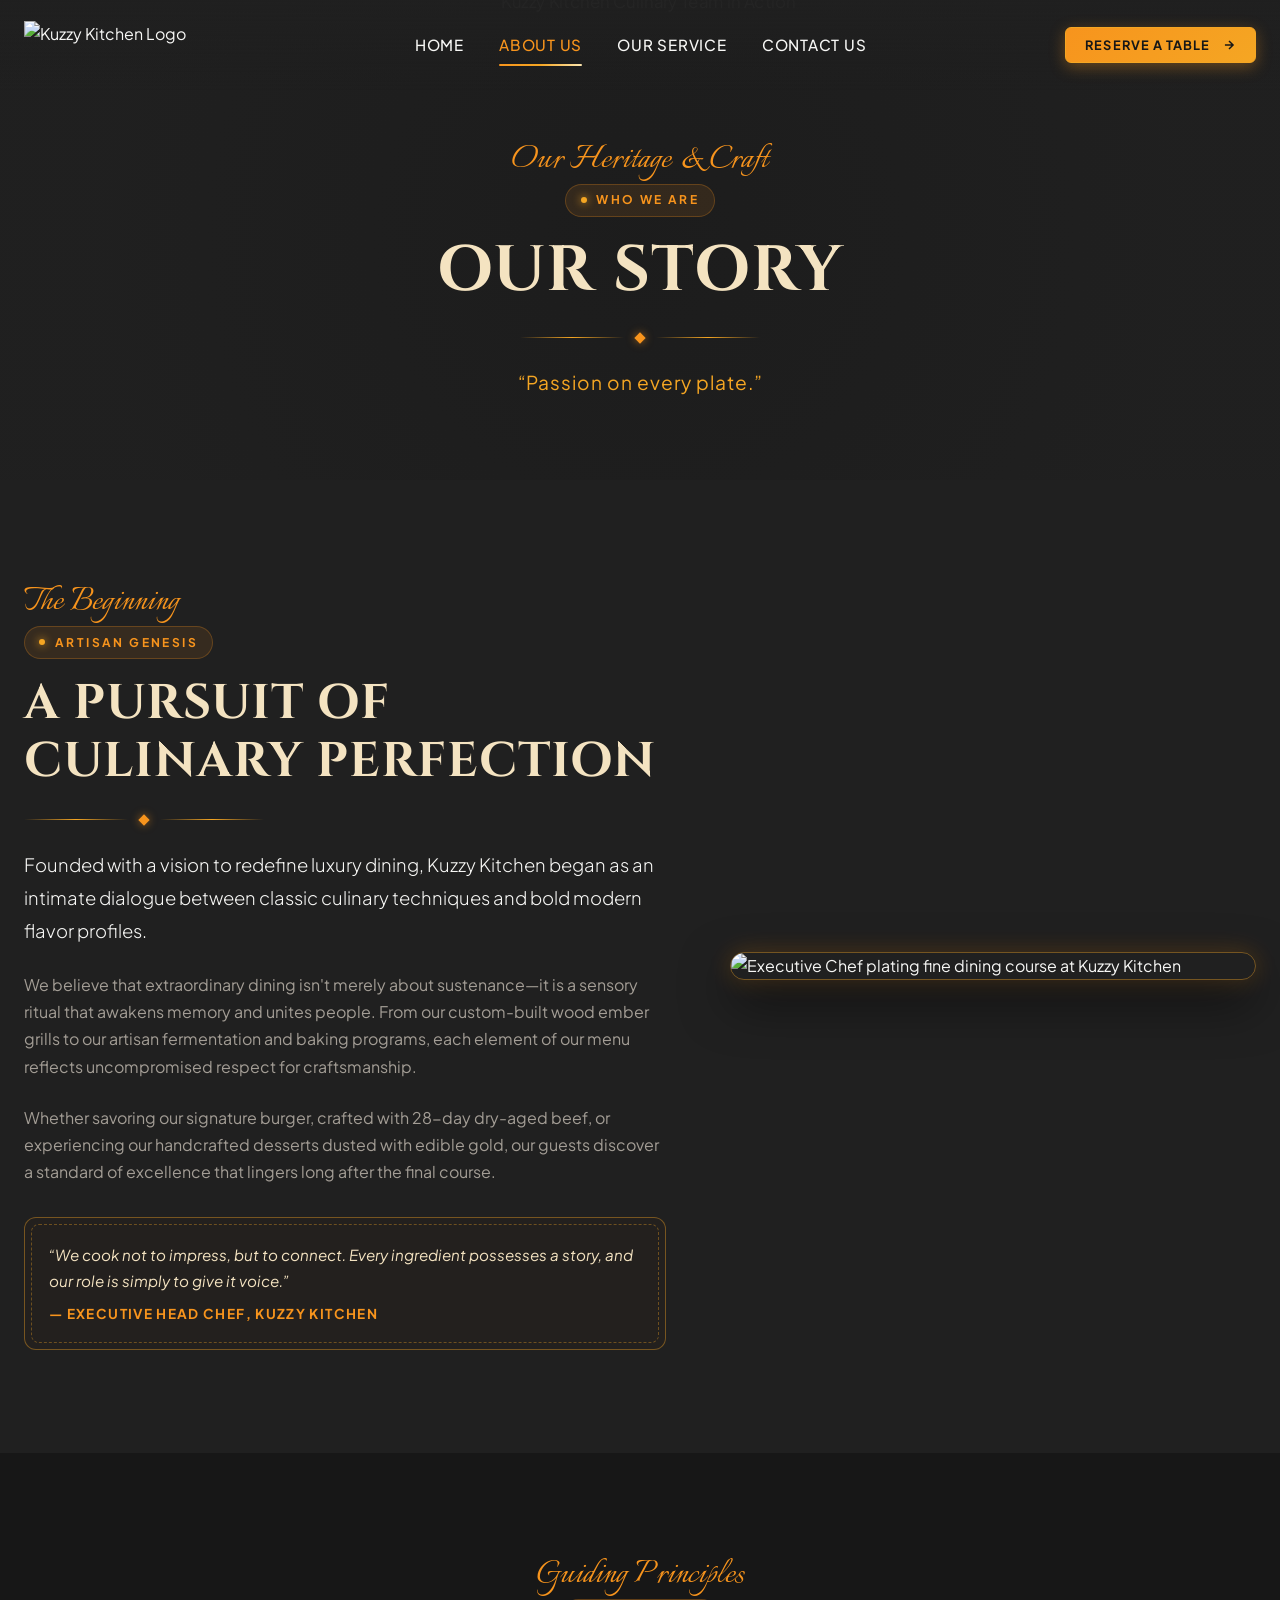
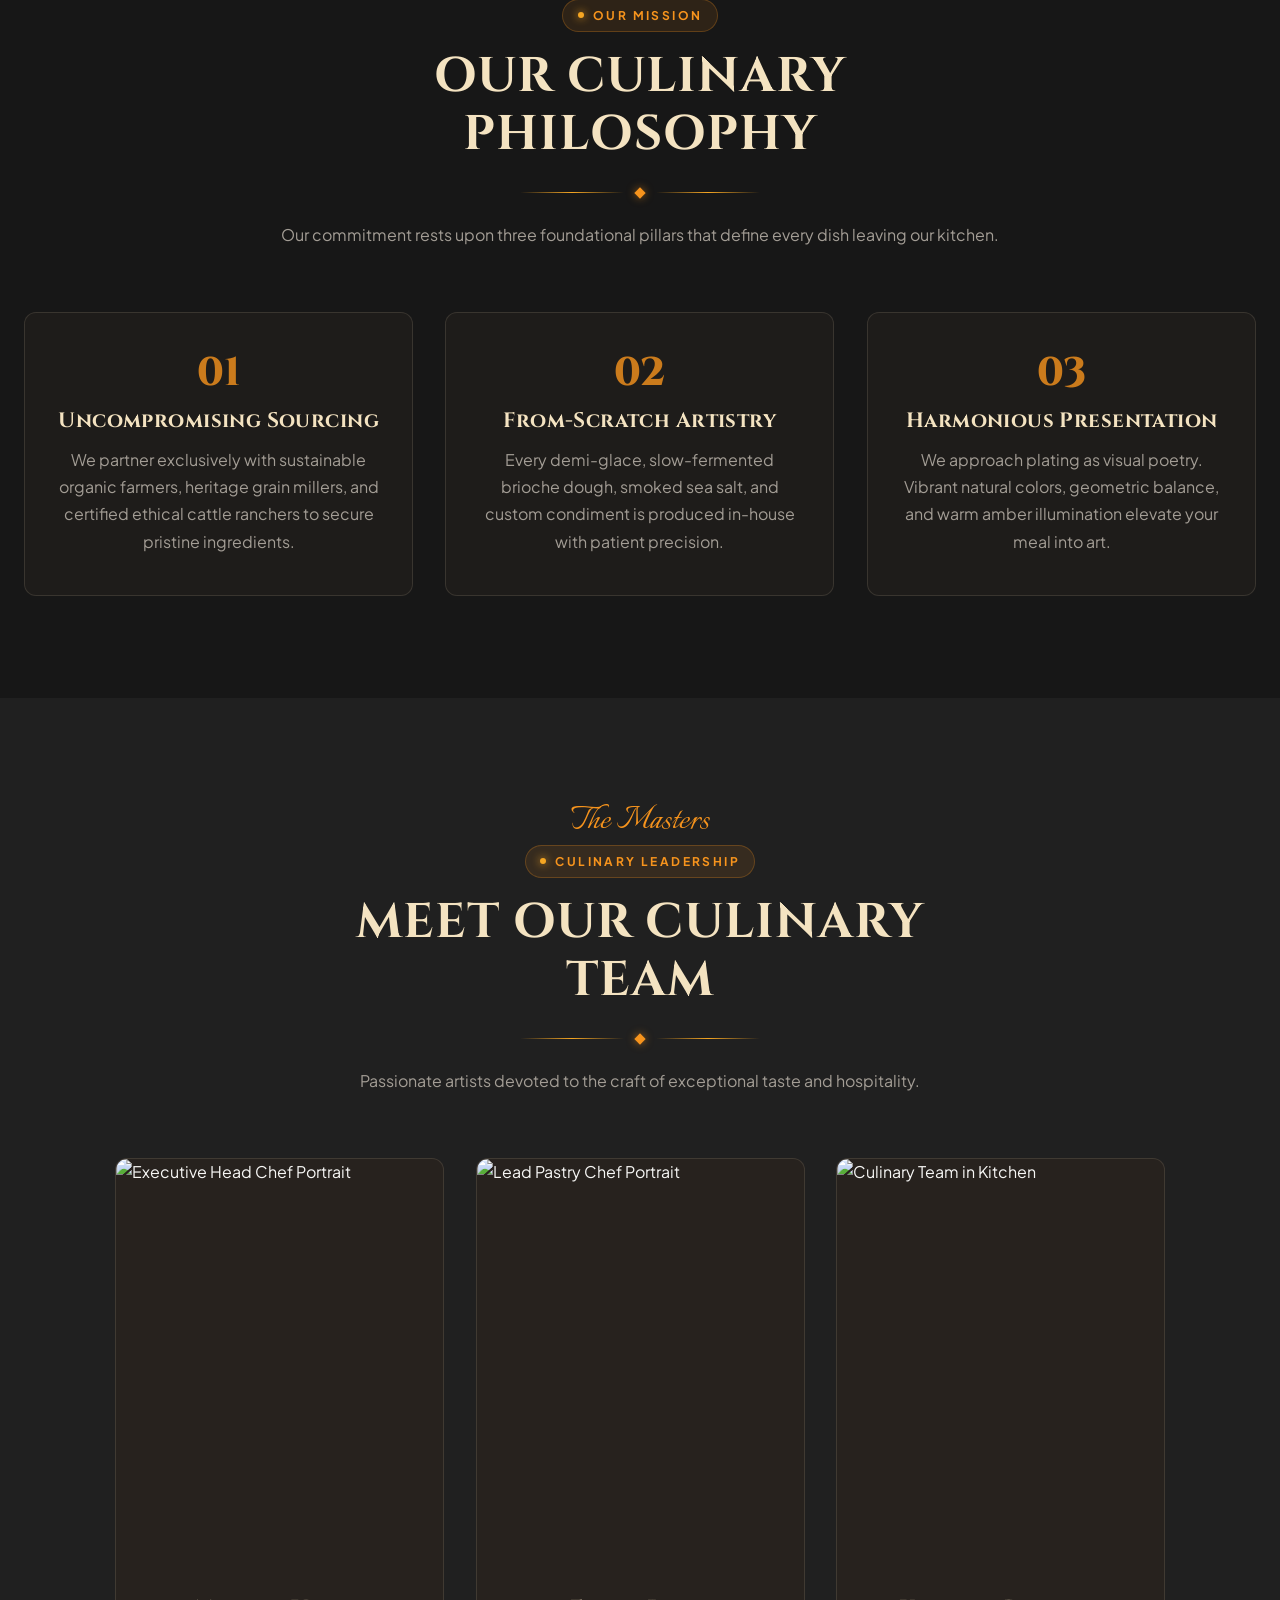
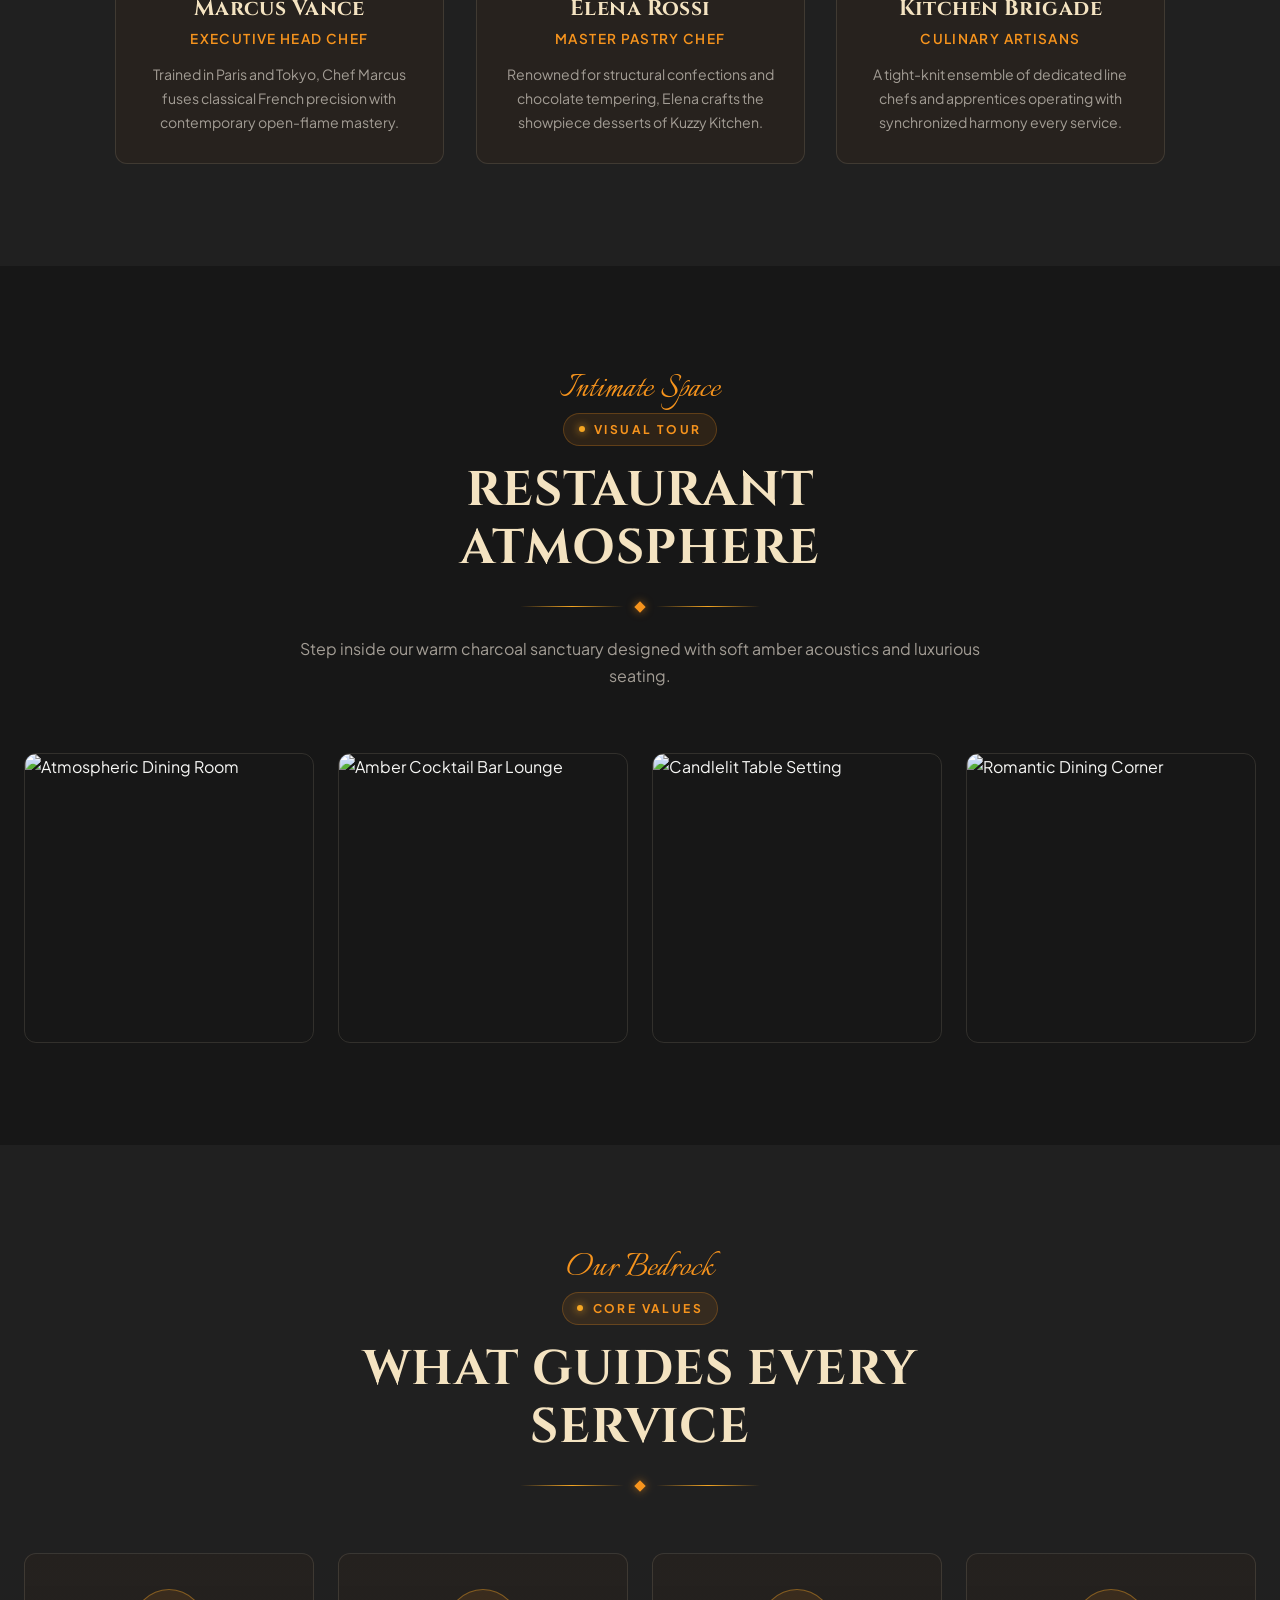
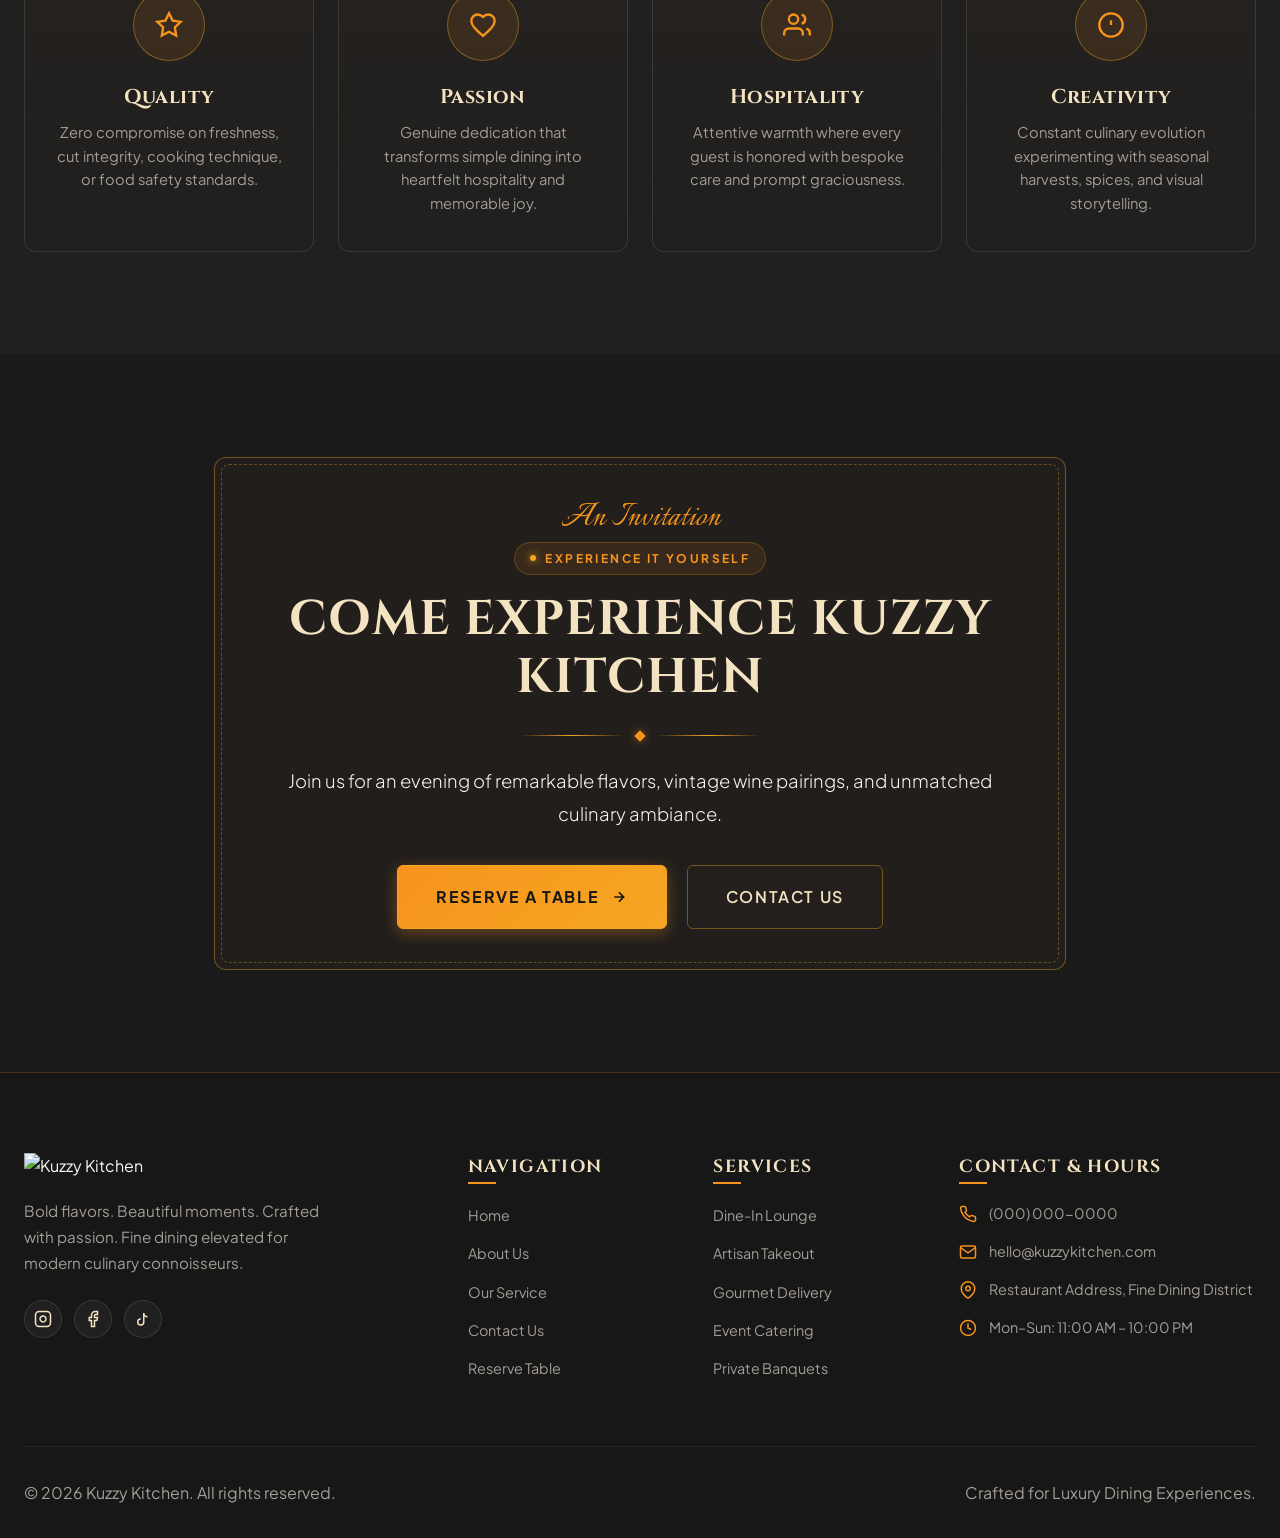
==== commit 9049aaa0: "Restore original project in magicfinger repository" ====
--- a/about.html
+++ b/about.html
@@ -3,13 +3,16 @@
 <head>
   <meta charset="UTF-8">
   <meta name="viewport" content="width=device-width, initial-scale=1.0">
-  <title>About Magic Finger | Digital Architecture &amp; Engineering Studio</title>
-  <meta name="description" content="Discover the philosophy, technical rigor, and 24 service disciplines behind Magic Finger. Full-stack development, AI automation, and high-performance server clusters.">
+  <title>About Kuzzy Kitchen | Our Story &amp; Culinary Philosophy</title>
+  <meta name="description" content="Discover the heritage, passion, and culinary philosophy behind Kuzzy Kitchen. Meet our master chefs and explore our luxury dining ambiance.">
+  
+  <!-- Favicon -->
+  <link rel="icon" type="image/svg+xml" href="assets/images/logo/logo-compact.svg">
   
   <!-- Google Fonts -->
   <link rel="preconnect" href="https://fonts.googleapis.com">
   <link rel="preconnect" href="https://fonts.gstatic.com" crossorigin>
-  <link href="https://fonts.googleapis.com/css2?family=Cinzel:wght@400;500;600;700;800;900&family=Cormorant+Garamond:ital,wght@0,400;0,600;0,700;1,400;1,600&family=Italianno&family=Plus+Jakarta+Sans:ital,wght@0,300;0,400;0,500;0,600;0,700;1,400&family=JetBrains+Mono:wght@400;500;700&display=swap" rel="stylesheet">
+  <link href="https://fonts.googleapis.com/css2?family=Cinzel:wght@400;500;600;700;800;900&family=Cormorant+Garamond:ital,wght@0,400;0,600;0,700;1,400;1,600&family=Italianno&family=Plus+Jakarta+Sans:wght@300;400;500;600;700&display=swap" rel="stylesheet">
   
   <!-- Stylesheets -->
   <link rel="stylesheet" href="css/main.css">
@@ -19,37 +22,24 @@
 <body>
 
   <!-- ==========================================================================
-       1. STICKY LUXURY HEADER
+       1. STICKY HEADER
        ========================================================================== -->
   <header class="site-header">
     <div class="header-container">
-      <!-- Brand Logo -->
-      <a href="index.html" class="site-logo" aria-label="Magic Finger Home">
-        <div class="logo-symbol" style="display: inline-flex; align-items: center; justify-content: center; width: 44px; height: 44px; border-radius: 8px; background: rgba(247,148,29,0.15); border: 1.5px solid #F5A623; margin-right: 0.75rem;">
-          <svg width="24" height="24" viewBox="0 0 36 36" fill="none">
-            <path d="M18 3L4 10V26L18 33L32 26V10L18 3Z" stroke="#F5A623" stroke-width="2.2" stroke-linecap="round" stroke-linejoin="round"/>
-            <path d="M18 9V18M18 18L26 23M18 18L10 23" stroke="#F7941D" stroke-width="2" stroke-linecap="round"/>
-            <circle cx="18" cy="18" r="3.5" fill="#FDE8B3" />
-          </svg>
-        </div>
-        <div style="display: flex; flex-direction: column;">
-          <span style="font-family: var(--font-serif-display); font-size: 1.35rem; font-weight: 800; letter-spacing: 0.08em; color: var(--color-cream); line-height: 1;">MAGIC<span style="color: var(--color-accent-orange);">FINGER</span></span>
-          <span style="font-size: 0.68rem; font-family: var(--font-sans); color: var(--color-accent-gold); letter-spacing: 0.22em; text-transform: uppercase;">Engineering Studio</span>
-        </div>
+      <a href="index.html" class="site-logo" aria-label="Kuzzy Kitchen Home">
+        <img src="assets/images/logo/logo-full.svg" alt="Kuzzy Kitchen Logo" width="220" height="55">
       </a>
 
-      <!-- Desktop Navigation -->
       <nav class="desktop-nav" aria-label="Main Navigation">
-        <a href="index.html" class="nav-link ">Home</a>
+        <a href="index.html" class="nav-link">Home</a>
         <a href="about.html" class="nav-link active">About Us</a>
-        <a href="services.html" class="nav-link ">Our Service</a>
-        <a href="contact.html" class="nav-link ">Contact Us</a>
+        <a href="services.html" class="nav-link">Our Service</a>
+        <a href="contact.html" class="nav-link">Contact Us</a>
       </nav>
 
-      <!-- Header CTA & Mobile Toggle -->
       <div class="header-actions">
-        <button type="button" class="btn btn-primary btn-sm js-open-reservation" aria-label="Request a Project Quote">
-          <span>Get a Quote</span>
+        <button type="button" class="btn btn-primary btn-sm js-open-reservation" aria-label="Open Table Reservation Form">
+          <span>Reserve a Table</span>
           <span class="btn-icon-right">
             <svg width="14" height="14" viewBox="0 0 24 24" fill="none" stroke="currentColor" stroke-width="2.5"><path d="M5 12h14M12 5l7 7-7 7"/></svg>
           </span>
@@ -64,44 +54,39 @@
     </div>
   </header>
 
-  <!-- Mobile Drawer Menu -->
+  <!-- Mobile Navigation Drawer -->
   <div class="mobile-nav-overlay" aria-hidden="true"></div>
   <aside class="mobile-nav-drawer" aria-label="Mobile Navigation">
     <div class="mobile-nav-header">
-      <div style="display: flex; align-items: center; gap: 0.75rem;">
-        <div style="width: 38px; height: 38px; border-radius: 6px; background: rgba(247,148,29,0.15); border: 1.5px solid #F5A623; display: flex; align-items: center; justify-content: center;">
-          <svg width="20" height="20" viewBox="0 0 36 36" fill="none"><path d="M18 3L4 10V26L18 33L32 26V10L18 3Z" stroke="#F5A623" stroke-width="2"/><circle cx="18" cy="18" r="3" fill="#FDE8B3"/></svg>
-        </div>
-        <span style="font-family: var(--font-serif-display); font-size: 1.25rem; font-weight: 800; color: var(--color-cream);">MAGIC<span style="color: var(--color-accent-orange);">FINGER</span></span>
-      </div>
+      <img src="assets/images/logo/logo-full.svg" alt="Kuzzy Kitchen" width="180">
     </div>
     <nav class="mobile-nav-links">
-      <a href="index.html" class="mobile-nav-link ">Home <span>→</span></a>
+      <a href="index.html" class="mobile-nav-link">Home <span>→</span></a>
       <a href="about.html" class="mobile-nav-link active">About Us <span>→</span></a>
-      <a href="services.html" class="mobile-nav-link ">Our Service <span>→</span></a>
-      <a href="contact.html" class="mobile-nav-link ">Contact Us <span>→</span></a>
+      <a href="services.html" class="mobile-nav-link">Our Service <span>→</span></a>
+      <a href="contact.html" class="mobile-nav-link">Contact Us <span>→</span></a>
     </nav>
     <div class="mobile-nav-footer">
       <div class="mobile-nav-info">
-        <p><strong>Email:</strong> thomashammed3@gmail.com</p>
-        <p><strong>Studio:</strong> 750 7th Ave, New York, NY 10019</p>
-      </div>
-      <button type="button" class="btn btn-primary btn-full js-open-reservation" style="width: 100%;">Get a Quote</button>
+        <p><strong>Hours:</strong> Mon–Sun: 11:00 AM – 10:00 PM</p>
+        <p><strong>Inquiries:</strong> hello@kuzzykitchen.com</p>
+      </div>
+      <button type="button" class="btn btn-primary btn-full js-open-reservation" style="width: 100%;">Reserve a Table</button>
     </div>
   </aside>
 
   <!-- ==========================================================================
-       2. PAGE HERO BANNER
+       2. ABOUT PAGE HERO BANNER
        ========================================================================== -->
   <section class="page-hero">
-    <img src="assets/images/hero/hero-web-dev.jpg" alt="Magic Finger Engineering Studio in Action" class="page-hero-bg">
+    <img src="assets/images/about/culinary-team.jpg" alt="Kuzzy Kitchen Culinary Team in Action" class="page-hero-bg">
     <div class="page-hero-overlay"></div>
     <div class="container page-hero-content">
       <span class="font-script-accent">Our Heritage &amp; Craft</span>
       <span class="eyebrow-badge">Who We Are</span>
-      <h1 class="page-hero-title">About Magic Finger</h1>
+      <h1 class="page-hero-title">Our Story</h1>
       <div class="gold-decor-line"><div class="diamond"></div></div>
-      <p class="page-hero-subtitle">“Surgical precision in every line of code.”</p>
+      <p class="page-hero-subtitle">“Passion on every plate.”</p>
     </div>
   </section>
 
@@ -113,231 +98,444 @@
       <div class="about-story-grid">
         <!-- Story Copy -->
         <div class="reveal-on-scroll reveal-left">
-          <span class="font-script-accent">The Philosophy</span>
-          <span class="eyebrow-badge">Artisan Engineering</span>
-          <h2>One Master Studio.<br>Six Digital Frontiers.</h2>
+          <span class="font-script-accent">The Beginning</span>
+          <span class="eyebrow-badge">Artisan Genesis</span>
+          <h2>A Pursuit of Culinary Perfection</h2>
           <div class="gold-decor-line align-left"><div class="diamond"></div></div>
           
           <p class="p-lead" style="margin-bottom: 1.5rem;">
-            Founded with a vision to redefine high-end technical execution, Magic Finger operates as an elite software engineering studio uniting full-stack development, AI automation, game modding, and server DevOps.
+            Founded with a vision to redefine luxury dining, Kuzzy Kitchen began as an intimate dialogue between classic culinary techniques and bold modern flavor profiles.
           </p>
 
           <p style="margin-bottom: 1.5rem;">
-            We believe that software engineering should be treated with the same uncompromising discipline as fine artisanal watchmaking. From microsecond-level bot response loops to sub-50ms web page loads, every architecture is engineered for measurable real-world performance.
+            We believe that extraordinary dining isn't merely about sustenance—it is a sensory ritual that awakens memory and unites people. From our custom-built wood ember grills to our artisan fermentation and baking programs, each element of our menu reflects uncompromised respect for craftsmanship.
           </p>
 
           <p style="margin-bottom: 2rem;">
-            Clients across North America, Europe, and Asia trust Magic Finger for bespoke digital products that convert visitors, automate complex workflows, and run 24/7 without downtime.
+            Whether savoring our signature burger, crafted with 28-day dry-aged beef, or experiencing our handcrafted desserts dusted with edible gold, our guests discover a standard of excellence that lingers long after the final course.
           </p>
 
           <div class="menu-boxed-container" style="padding: 1.5rem;">
             <p style="color: var(--color-cream); font-style: italic; font-size: 0.95rem;">
-              “We build not to create bloated code, but to solve real challenges. Every endpoint, database query, and shader script serves an explicit, measurable purpose.”
+              “We cook not to impress, but to connect. Every ingredient possesses a story, and our role is simply to give it voice.”
             </p>
-            <div style="margin-top: 1rem; display: flex; align-items: center; justify-content: space-between;">
-              <span style="color: var(--color-accent-gold); font-family: var(--font-serif-display); font-size: 0.9rem;">— Magic Finger Lead Architect</span>
-              <span style="color: var(--color-text-muted); font-size: 0.8rem;">New York Studio</span>
-            </div>
-          </div>
-        </div>
-
-        <!-- Visual Composition -->
-        <div class="about-visual-column reveal-on-scroll reveal-right">
-          <div class="about-image-frame">
-            <img src="assets/images/portfolio/nextjs-saas-dashboard.jpg" alt="Magic Finger Engineering Dashboard" class="about-image-main">
-          </div>
-        </div>
-      </div>
-    </div>
-  </section>
-
-  <!-- ==========================================================================
-       4. FOUR CORE ENGINEERING PILLARS
+            <p style="color: var(--color-accent-orange); font-size: 0.85rem; font-weight: 700; margin-top: 0.5rem; text-transform: uppercase; letter-spacing: 0.1em;">
+              — Executive Head Chef, Kuzzy Kitchen
+            </p>
+          </div>
+        </div>
+
+        <!-- Story Image Frame -->
+        <div class="reveal-on-scroll reveal-right">
+          <div class="about-img-frame">
+            <img src="assets/images/about/chef-plating.jpg" alt="Executive Chef plating fine dining course at Kuzzy Kitchen">
+          </div>
+        </div>
+      </div>
+    </div>
+  </section>
+
+  <!-- ==========================================================================
+       4. OUR MISSION & CULINARY PHILOSOPHY
        ========================================================================== -->
   <section class="section-spacing" style="background-color: #171717;">
     <div class="container">
       <div class="section-header reveal-on-scroll">
-        <span class="font-script-accent">Our Disciplines</span>
-        <span class="eyebrow-badge">Pillars of Excellence</span>
-        <h2>The Four Engineering Pillars</h2>
+        <span class="font-script-accent">Guiding Principles</span>
+        <span class="eyebrow-badge">Our Mission</span>
+        <h2>Our Culinary Philosophy</h2>
         <div class="gold-decor-line"><div class="diamond"></div></div>
-      </div>
-
-      <div class="grid-2">
-        <div class="menu-boxed-container reveal-on-scroll" style="padding: 2.5rem;">
-          <h3 style="font-size: 1.35rem; color: var(--color-cream); margin-bottom: 0.75rem;">1. Clean Modular Architecture</h3>
-          <p style="color: var(--color-text-secondary); line-height: 1.7; font-size: 0.95rem;">
-            Strict typing, decoupled modular design patterns, and self-documenting code across TypeScript, Python, Java, and modern frameworks.
-          </p>
-        </div>
-
-        <div class="menu-boxed-container reveal-on-scroll" style="padding: 2.5rem;">
-          <h3 style="font-size: 1.35rem; color: var(--color-cream); margin-bottom: 0.75rem;">2. Extreme Low Latency</h3>
-          <p style="color: var(--color-text-secondary); line-height: 1.7; font-size: 0.95rem;">
-            From sub-140ms global TTFB response times to sub-50ms sniper checkout bots, speed is engineered down to the millisecond.
-          </p>
-        </div>
-
-        <div class="menu-boxed-container reveal-on-scroll" style="padding: 2.5rem;">
-          <h3 style="font-size: 1.35rem; color: var(--color-cream); margin-bottom: 0.75rem;">3. Hardened Security &amp; Uptime</h3>
-          <p style="color: var(--color-text-secondary); line-height: 1.7; font-size: 0.95rem;">
-            Zero-trust Linux server hardening, automated multi-node failover, and Anycast Anti-DDoS mitigation filters standard on all deployments.
-          </p>
-        </div>
-
-        <div class="menu-boxed-container reveal-on-scroll" style="padding: 2.5rem;">
-          <h3 style="font-size: 1.35rem; color: var(--color-cream); margin-bottom: 0.75rem;">4. Full Operational Lifecycle</h3>
-          <p style="color: var(--color-text-secondary); line-height: 1.7; font-size: 0.95rem;">
-            From initial Figma wireframe prototyping to CI/CD container deployment and post-launch maintenance, we handle the complete lifecycle.
-          </p>
-        </div>
-      </div>
-    </div>
-  </section>
-
-  <!-- ==========================================================================
-       GLOBAL LUXURY FOOTER
+        <p>Our commitment rests upon three foundational pillars that define every dish leaving our kitchen.</p>
+      </div>
+
+      <div class="philosophy-grid">
+        <!-- Pillar 1 -->
+        <div class="philosophy-card reveal-on-scroll delay-1">
+          <div class="philosophy-number">01</div>
+          <h3 style="font-size: 1.3rem; margin-bottom: 0.75rem; color: var(--color-cream);">Uncompromising Sourcing</h3>
+          <p>We partner exclusively with sustainable organic farmers, heritage grain millers, and certified ethical cattle ranchers to secure pristine ingredients.</p>
+        </div>
+
+        <!-- Pillar 2 -->
+        <div class="philosophy-card reveal-on-scroll delay-2">
+          <div class="philosophy-number">02</div>
+          <h3 style="font-size: 1.3rem; margin-bottom: 0.75rem; color: var(--color-cream);">From-Scratch Artistry</h3>
+          <p>Every demi-glace, slow-fermented brioche dough, smoked sea salt, and custom condiment is produced in-house with patient precision.</p>
+        </div>
+
+        <!-- Pillar 3 -->
+        <div class="philosophy-card reveal-on-scroll delay-3">
+          <div class="philosophy-number">03</div>
+          <h3 style="font-size: 1.3rem; margin-bottom: 0.75rem; color: var(--color-cream);">Harmonious Presentation</h3>
+          <p>We approach plating as visual poetry. Vibrant natural colors, geometric balance, and warm amber illumination elevate your meal into art.</p>
+        </div>
+      </div>
+    </div>
+  </section>
+
+  <!-- ==========================================================================
+       5. CHEF & CULINARY TEAM SPOTLIGHT
+       ========================================================================== -->
+  <section class="section-spacing">
+    <div class="container">
+      <div class="section-header reveal-on-scroll">
+        <span class="font-script-accent">The Masters</span>
+        <span class="eyebrow-badge">Culinary Leadership</span>
+        <h2>Meet Our Culinary Team</h2>
+        <div class="gold-decor-line"><div class="diamond"></div></div>
+        <p>Passionate artists devoted to the craft of exceptional taste and hospitality.</p>
+      </div>
+
+      <div class="grid-3" style="max-width: 1050px; margin: 0 auto;">
+        
+        <!-- Chef 1 -->
+        <div class="team-card reveal-on-scroll delay-1">
+          <img src="assets/images/about/chef-portrait.jpg" alt="Executive Head Chef Portrait" class="team-card__img" loading="lazy">
+          <div class="team-card__info">
+            <h3 class="team-card__name">Marcus Vance</h3>
+            <p class="team-card__role">Executive Head Chef</p>
+            <p style="font-size: 0.88rem; color: var(--color-text-muted);">Trained in Paris and Tokyo, Chef Marcus fuses classical French precision with contemporary open-flame mastery.</p>
+          </div>
+        </div>
+
+        <!-- Chef 2 -->
+        <div class="team-card reveal-on-scroll delay-2">
+          <img src="assets/images/about/pastry-chef.jpg" alt="Lead Pastry Chef Portrait" class="team-card__img" loading="lazy">
+          <div class="team-card__info">
+            <h3 class="team-card__name">Elena Rossi</h3>
+            <p class="team-card__role">Master Pastry Chef</p>
+            <p style="font-size: 0.88rem; color: var(--color-text-muted);">Renowned for structural confections and chocolate tempering, Elena crafts the showpiece desserts of Kuzzy Kitchen.</p>
+          </div>
+        </div>
+
+        <!-- Team in Action -->
+        <div class="team-card reveal-on-scroll delay-3">
+          <img src="assets/images/about/culinary-team.jpg" alt="Culinary Team in Kitchen" class="team-card__img" loading="lazy">
+          <div class="team-card__info">
+            <h3 class="team-card__name">Kitchen Brigade</h3>
+            <p class="team-card__role">Culinary Artisans</p>
+            <p style="font-size: 0.88rem; color: var(--color-text-muted);">A tight-knit ensemble of dedicated line chefs and apprentices operating with synchronized harmony every service.</p>
+          </div>
+        </div>
+
+      </div>
+    </div>
+  </section>
+
+  <!-- ==========================================================================
+       6. RESTAURANT ATMOSPHERE GALLERY (Interactive Lightbox)
+       ========================================================================== -->
+  <section class="section-spacing" style="background-color: #171717;">
+    <div class="container">
+      <div class="section-header reveal-on-scroll">
+        <span class="font-script-accent">Intimate Space</span>
+        <span class="eyebrow-badge">Visual Tour</span>
+        <h2>Restaurant Atmosphere</h2>
+        <div class="gold-decor-line"><div class="diamond"></div></div>
+        <p>Step inside our warm charcoal sanctuary designed with soft amber acoustics and luxurious seating.</p>
+      </div>
+
+      <div class="atmosphere-gallery-grid">
+        <!-- Photo 1 -->
+        <div class="gallery-item reveal-on-scroll delay-1" data-caption="Warm Atmospheric Dining Hall with Ambient Glow">
+          <img src="assets/images/about/atmosphere-1.jpg" alt="Atmospheric Dining Room" loading="lazy">
+          <div class="gallery-item-overlay">
+            <div class="gallery-zoom-icon">
+              <svg width="20" height="20" viewBox="0 0 24 24" fill="none" stroke="currentColor" stroke-width="2.5"><circle cx="11" cy="11" r="8"/><path d="M21 21l-4.35-4.35"/><path d="M11 8v6M8 11h6"/></svg>
+            </div>
+            <h4 style="font-size: 1rem; color: #fff;">Dining Hall</h4>
+            <p style="font-size: 0.8rem; color: var(--color-accent-gold);">Click to expand</p>
+          </div>
+        </div>
+
+        <!-- Photo 2 -->
+        <div class="gallery-item reveal-on-scroll delay-2" data-caption="Luxury Amber Cocktail Bar &amp; Cellar Reserve">
+          <img src="assets/images/about/atmosphere-2.jpg" alt="Amber Cocktail Bar Lounge" loading="lazy">
+          <div class="gallery-item-overlay">
+            <div class="gallery-zoom-icon">
+              <svg width="20" height="20" viewBox="0 0 24 24" fill="none" stroke="currentColor" stroke-width="2.5"><circle cx="11" cy="11" r="8"/><path d="M21 21l-4.35-4.35"/><path d="M11 8v6M8 11h6"/></svg>
+            </div>
+            <h4 style="font-size: 1rem; color: #fff;">Cocktail Bar</h4>
+            <p style="font-size: 0.8rem; color: var(--color-accent-gold);">Click to expand</p>
+          </div>
+        </div>
+
+        <!-- Photo 3 -->
+        <div class="gallery-item reveal-on-scroll delay-3" data-caption="Candlelit Dining Table Setting for Intimate Evenings">
+          <img src="assets/images/about/atmosphere-3.jpg" alt="Candlelit Table Setting" loading="lazy">
+          <div class="gallery-item-overlay">
+            <div class="gallery-zoom-icon">
+              <svg width="20" height="20" viewBox="0 0 24 24" fill="none" stroke="currentColor" stroke-width="2.5"><circle cx="11" cy="11" r="8"/><path d="M21 21l-4.35-4.35"/><path d="M11 8v6M8 11h6"/></svg>
+            </div>
+            <h4 style="font-size: 1rem; color: #fff;">Table Setting</h4>
+            <p style="font-size: 0.8rem; color: var(--color-accent-gold);">Click to expand</p>
+          </div>
+        </div>
+
+        <!-- Photo 4 -->
+        <div class="gallery-item reveal-on-scroll delay-4" data-caption="Private Lounge Booth and Romantic Corner">
+          <img src="assets/images/about/atmosphere-4.jpg" alt="Romantic Dining Corner" loading="lazy">
+          <div class="gallery-item-overlay">
+            <div class="gallery-zoom-icon">
+              <svg width="20" height="20" viewBox="0 0 24 24" fill="none" stroke="currentColor" stroke-width="2.5"><circle cx="11" cy="11" r="8"/><path d="M21 21l-4.35-4.35"/><path d="M11 8v6M8 11h6"/></svg>
+            </div>
+            <h4 style="font-size: 1rem; color: #fff;">Lounge Booth</h4>
+            <p style="font-size: 0.8rem; color: var(--color-accent-gold);">Click to expand</p>
+          </div>
+        </div>
+      </div>
+    </div>
+  </section>
+
+  <!-- ==========================================================================
+       7. CORE VALUES (4 Feature Pillars)
+       ========================================================================== -->
+  <section class="section-spacing">
+    <div class="container">
+      <div class="section-header reveal-on-scroll">
+        <span class="font-script-accent">Our Bedrock</span>
+        <span class="eyebrow-badge">Core Values</span>
+        <h2>What Guides Every Service</h2>
+        <div class="gold-decor-line"><div class="diamond"></div></div>
+      </div>
+
+      <div class="grid-4">
+        <div class="feature-card reveal-on-scroll delay-1">
+          <div class="feature-icon-wrapper">
+            <svg width="28" height="28" viewBox="0 0 24 24" fill="none" stroke="currentColor" stroke-width="2"><polygon points="12 2 15.09 8.26 22 9.27 17 14.14 18.18 21.02 12 17.77 5.82 21.02 7 14.14 2 9.27 8.91 8.26 12 2"/></svg>
+          </div>
+          <h3 class="feature-title">Quality</h3>
+          <p class="feature-desc">Zero compromise on freshness, cut integrity, cooking technique, or food safety standards.</p>
+        </div>
+
+        <div class="feature-card reveal-on-scroll delay-2">
+          <div class="feature-icon-wrapper">
+            <svg width="28" height="28" viewBox="0 0 24 24" fill="none" stroke="currentColor" stroke-width="2"><path d="M12 21.35l-1.45-1.32C5.4 15.36 2 12.28 2 8.5 2 5.42 4.42 3 7.5 3c1.74 0 3.41.81 4.5 2.09C13.09 3.81 14.76 3 16.5 3 19.58 3 22 5.42 22 8.5c0 3.78-3.4 6.86-8.55 11.54L12 21.35z"/></svg>
+          </div>
+          <h3 class="feature-title">Passion</h3>
+          <p class="feature-desc">Genuine dedication that transforms simple dining into heartfelt hospitality and memorable joy.</p>
+        </div>
+
+        <div class="feature-card reveal-on-scroll delay-3">
+          <div class="feature-icon-wrapper">
+            <svg width="28" height="28" viewBox="0 0 24 24" fill="none" stroke="currentColor" stroke-width="2"><path d="M17 21v-2a4 4 0 0 0-4-4H5a4 4 0 0 0-4 4v2"/><circle cx="9" cy="7" r="4"/><path d="M23 21v-2a4 4 0 0 0-3-3.87"/><path d="M16 3.13a4 4 0 0 1 0 7.75"/></svg>
+          </div>
+          <h3 class="feature-title">Hospitality</h3>
+          <p class="feature-desc">Attentive warmth where every guest is honored with bespoke care and prompt graciousness.</p>
+        </div>
+
+        <div class="feature-card reveal-on-scroll delay-4">
+          <div class="feature-icon-wrapper">
+            <svg width="28" height="28" viewBox="0 0 24 24" fill="none" stroke="currentColor" stroke-width="2"><circle cx="12" cy="12" r="10"/><line x1="12" y1="8" x2="12" y2="12"/><line x1="12" y1="16" x2="12.01" y2="16"/></svg>
+          </div>
+          <h3 class="feature-title">Creativity</h3>
+          <p class="feature-desc">Constant culinary evolution experimenting with seasonal harvests, spices, and visual storytelling.</p>
+        </div>
+      </div>
+    </div>
+  </section>
+
+  <!-- ==========================================================================
+       8. FINAL ABOUT CTA
+       ========================================================================== -->
+  <section class="section-spacing" style="background-color: #1a1a1a;">
+    <div class="container container-narrow">
+      <div class="menu-boxed-container reveal-on-scroll" style="text-align: center;">
+        <span class="font-script-accent">An Invitation</span>
+        <span class="eyebrow-badge">Experience It Yourself</span>
+        <h2>Come Experience Kuzzy Kitchen</h2>
+        <div class="gold-decor-line"><div class="diamond"></div></div>
+        <p class="p-lead" style="margin-bottom: 2.2rem;">
+          Join us for an evening of remarkable flavors, vintage wine pairings, and unmatched culinary ambiance.
+        </p>
+        <div style="display: flex; gap: 1.25rem; justify-content: center; flex-wrap: wrap;">
+          <button type="button" class="btn btn-primary btn-lg js-open-reservation">
+            <span>Reserve a Table</span>
+            <span class="btn-icon-right">
+              <svg width="16" height="16" viewBox="0 0 24 24" fill="none" stroke="currentColor" stroke-width="2.5"><path d="M5 12h14M12 5l7 7-7 7"/></svg>
+            </span>
+          </button>
+          <a href="contact.html" class="btn btn-secondary btn-lg">
+            <span>Contact Us</span>
+          </a>
+        </div>
+      </div>
+    </div>
+  </section>
+
+  <!-- ==========================================================================
+       9. FOOTER
        ========================================================================== -->
   <footer class="site-footer">
     <div class="container">
-      <div class="footer-grid">
+      <div class="footer-top">
         <div class="footer-brand">
-          <div class="site-logo" style="margin-bottom: 1.25rem;">
-            <div class="logo-symbol" style="display: inline-flex; align-items: center; justify-content: center; width: 40px; height: 40px; border-radius: 6px; background: rgba(247,148,29,0.15); border: 1.5px solid #F5A623; margin-right: 0.75rem;">
-              <svg width="20" height="20" viewBox="0 0 36 36" fill="none"><path d="M18 3L4 10V26L18 33L32 26V10L18 3Z" stroke="#F5A623" stroke-width="2"/><circle cx="18" cy="18" r="3" fill="#FDE8B3"/></svg>
+          <img src="assets/images/logo/logo-full.svg" alt="Kuzzy Kitchen" width="200">
+          <p>Bold flavors. Beautiful moments. Crafted with passion. Fine dining elevated for modern culinary connoisseurs.</p>
+          <div class="social-links">
+            <a href="#instagram" class="social-link-btn" aria-label="Instagram">
+              <svg width="18" height="18" viewBox="0 0 24 24" fill="none" stroke="currentColor" stroke-width="2"><rect x="2" y="2" width="20" height="20" rx="5" ry="5"/><path d="M16 11.37A4 4 0 1 1 12.63 8 4 4 0 0 1 16 11.37z"/><line x1="17.5" y1="6.5" x2="17.51" y2="6.5"/></svg>
+            </a>
+            <a href="#facebook" class="social-link-btn" aria-label="Facebook">
+              <svg width="18" height="18" viewBox="0 0 24 24" fill="none" stroke="currentColor" stroke-width="2"><path d="M18 2h-3a5 5 0 0 0-5 5v3H7v4h3v8h4v-8h3l1-4h-4V7a1 1 0 0 1 1-1h3z"/></svg>
+            </a>
+            <a href="#tiktok" class="social-link-btn" aria-label="TikTok">
+              <svg width="18" height="18" viewBox="0 0 24 24" fill="none" stroke="currentColor" stroke-width="2"><path d="M9 12a4 4 0 1 0 4 4V4a5 5 0 0 0 5 5"/></svg>
+            </a>
+          </div>
+        </div>
+
+        <div>
+          <h4 class="footer-heading">Navigation</h4>
+          <ul class="footer-links-list">
+            <li><a href="index.html">Home</a></li>
+            <li><a href="about.html">About Us</a></li>
+            <li><a href="services.html">Our Service</a></li>
+            <li><a href="contact.html">Contact Us</a></li>
+            <li><a href="#reserve" class="js-open-reservation">Reserve Table</a></li>
+          </ul>
+        </div>
+
+        <div>
+          <h4 class="footer-heading">Services</h4>
+          <ul class="footer-links-list">
+            <li><a href="services.html#dinein">Dine-In Lounge</a></li>
+            <li><a href="services.html#takeout">Artisan Takeout</a></li>
+            <li><a href="services.html#delivery">Gourmet Delivery</a></li>
+            <li><a href="services.html#catering">Event Catering</a></li>
+            <li><a href="services.html#events">Private Banquets</a></li>
+          </ul>
+        </div>
+
+        <div>
+          <h4 class="footer-heading">Contact &amp; Hours</h4>
+          <div class="footer-contact-item">
+            <svg width="18" height="18" viewBox="0 0 24 24" fill="none" stroke="currentColor" stroke-width="2"><path d="M22 16.92v3a2 2 0 0 1-2.18 2 19.79 19.79 0 0 1-8.63-3.07 19.5 19.5 0 0 1-6-6 19.79 19.79 0 0 1-3.07-8.67A2 2 0 0 1 4.11 2h3a2 2 0 0 1 2 1.72 12.84 12.84 0 0 0 .7 2.81 2 2 0 0 1-.45 2.11L8.09 9.91a16 16 0 0 0 6 6l1.27-1.27a2 2 0 0 1 2.11-.45 12.84 12.84 0 0 0 2.81.7A2 2 0 0 1 22 16.92z"/></svg>
+            <span>(000) 000-0000</span>
+          </div>
+          <div class="footer-contact-item">
+            <svg width="18" height="18" viewBox="0 0 24 24" fill="none" stroke="currentColor" stroke-width="2"><path d="M4 4h16c1.1 0 2 .9 2 2v12c0 1.1-.9 2-2 2H4c-1.1 0-2-.9-2-2V6c0-1.1.9-2 2-2z"/><polyline points="22,6 12,13 2,6"/></svg>
+            <span>hello@kuzzykitchen.com</span>
+          </div>
+          <div class="footer-contact-item">
+            <svg width="18" height="18" viewBox="0 0 24 24" fill="none" stroke="currentColor" stroke-width="2"><path d="M21 10c0 7-9 13-9 13s-9-6-9-13a9 9 0 0 1 18 0z"/><circle cx="12" cy="10" r="3"/></svg>
+            <span>Restaurant Address, Fine Dining District</span>
+          </div>
+          <div class="footer-contact-item">
+            <svg width="18" height="18" viewBox="0 0 24 24" fill="none" stroke="currentColor" stroke-width="2"><circle cx="12" cy="12" r="10"/><polyline points="12 6 12 12 16 14"/></svg>
+            <span>Mon–Sun: 11:00 AM – 10:00 PM</span>
+          </div>
+        </div>
+      </div>
+
+      <div class="footer-bottom">
+        <p>&copy; 2026 Kuzzy Kitchen. All rights reserved.</p>
+        <p>Crafted for Luxury Dining Experiences.</p>
+      </div>
+    </div>
+  </footer>
+
+  <!-- Lightbox Modal for Atmosphere Gallery -->
+  <div class="lightbox-modal" aria-hidden="true" role="dialog">
+    <button type="button" class="lightbox-close" aria-label="Close Lightbox">&times;</button>
+    <div class="lightbox-img-wrapper">
+      <img src="" alt="Fullscreen Gallery Preview" class="lightbox-img">
+      <p class="lightbox-caption"></p>
+    </div>
+  </div>
+
+  <!-- Global Reservation Modal -->
+  <div class="modal-backdrop reservation-modal-backdrop" aria-hidden="true">
+    <div class="reservation-modal" role="dialog" aria-modal="true" aria-labelledby="modalTitleAbout">
+      <button type="button" class="modal-close-btn" aria-label="Close Reservation Modal">
+        <svg width="20" height="20" viewBox="0 0 24 24" fill="none" stroke="currentColor" stroke-width="2"><line x1="18" y1="6" x2="6" y2="18"/><line x1="6" y1="6" x2="18" y2="18"/></svg>
+      </button>
+
+      <div class="modal-header">
+        <span class="font-script-accent">Book Your Table</span>
+        <h3 id="modalTitleAbout" class="modal-title">Experience Kuzzy Kitchen</h3>
+        <p class="modal-subtitle">Reserve your table for an unforgettable dining experience.</p>
+      </div>
+
+      <form id="reservationForm">
+        <div class="form-grid">
+          <div class="form-group">
+            <label for="resName" class="form-label">Full Name *</label>
+            <input type="text" id="resName" class="luxury-input" placeholder="e.g. Eleanor Vance" required>
+          </div>
+          <div class="form-group">
+            <label for="resPhone" class="form-label">Phone Number *</label>
+            <input type="tel" id="resPhone" class="luxury-input" placeholder="(000) 000-0000" required>
+          </div>
+          <div class="form-group">
+            <label for="resEmail" class="form-label">Email Address *</label>
+            <input type="email" id="resEmail" class="luxury-input" placeholder="eleanor@example.com" required>
+          </div>
+          <div class="form-group">
+            <label for="resGuests" class="form-label">Number of Guests *</label>
+            <select id="resGuests" class="luxury-select" required>
+              <option value="1">1 Guest</option>
+              <option value="2" selected>2 Guests</option>
+              <option value="3">3 Guests</option>
+              <option value="4">4 Guests</option>
+              <option value="5">5 Guests</option>
+              <option value="6">6 Guests</option>
+              <option value="7+">7+ Guests (Private Event)</option>
+            </select>
+          </div>
+          <div class="form-group">
+            <label for="resDate" class="form-label">Dining Date *</label>
+            <input type="date" id="resDate" class="luxury-input" required>
+          </div>
+          <div class="form-group">
+            <label for="resType" class="form-label">Seating Experience</label>
+            <select id="resType" class="luxury-select">
+              <option value="Main Dining Room">Main Dining Room</option>
+              <option value="Intimate Lounge Booth">Intimate Lounge Booth</option>
+              <option value="Chef's Counter View">Chef's Counter View</option>
+              <option value="Private Banquet Suite">Private Banquet Suite</option>
+            </select>
+          </div>
+          
+          <div class="form-group form-group-full">
+            <label class="form-label">Select Seating Time Slot</label>
+            <div class="time-slots-grid">
+              <button type="button" class="time-slot-btn" data-time="5:00 PM">5:00 PM</button>
+              <button type="button" class="time-slot-btn" data-time="5:45 PM">5:45 PM</button>
+              <button type="button" class="time-slot-btn is-selected" data-time="6:30 PM">6:30 PM</button>
+              <button type="button" class="time-slot-btn" data-time="7:15 PM">7:15 PM</button>
+              <button type="button" class="time-slot-btn" data-time="8:00 PM">8:00 PM</button>
+              <button type="button" class="time-slot-btn" data-time="8:45 PM">8:45 PM</button>
+              <button type="button" class="time-slot-btn" data-time="9:30 PM">9:30 PM</button>
+              <button type="button" class="time-slot-btn" data-time="10:00 PM">10:00 PM</button>
             </div>
-            <span style="font-family: var(--font-serif-display); font-size: 1.25rem; font-weight: 800; color: var(--color-cream);">MAGIC<span style="color: var(--color-accent-orange);">FINGER</span></span>
-          </div>
-          <p>
-            Master Full-Stack Web Applications, AI Automation Bots, Game Modding Engines, and High-Performance Dedicated Server Infrastructure engineered by Magic Finger.
-          </p>
-        </div>
-
-        <div>
-          <h4 class="footer-title">Navigation</h4>
-          <ul class="footer-links">
-            <li><a href="index.html" class="footer-link">Home</a></li>
-            <li><a href="about.html" class="footer-link">About Us</a></li>
-            <li><a href="services.html" class="footer-link">Our Service</a></li>
-            <li><a href="contact.html" class="footer-link">Contact Us</a></li>
-          </ul>
-        </div>
-
-        <div>
-          <h4 class="footer-title">Direct Services</h4>
-          <ul class="footer-links">
-            <li><a href="https://www.fiverr.com/thomastech24" target="_blank" rel="noopener noreferrer" class="footer-link">Web &amp; Shopify Plus</a></li>
-            <li><a href="https://www.fiverr.com/thomas_tech9" target="_blank" rel="noopener noreferrer" class="footer-link">AI Bots &amp; Scraping</a></li>
-            <li><a href="https://www.fiverr.com/thomastech9" target="_blank" rel="noopener noreferrer" class="footer-link">Speed Optimization 100/100</a></li>
-            <li><a href="https://www.fiverr.com/thomastech5" target="_blank" rel="noopener noreferrer" class="footer-link">Game Modding &amp; 3D</a></li>
-            <li><a href="https://www.fiverr.com/vortextech9" target="_blank" rel="noopener noreferrer" class="footer-link">Dedicated Servers (20.0 TPS)</a></li>
-            <li><a href="https://www.fiverr.com/jessicathoms18" target="_blank" rel="noopener noreferrer" class="footer-link">UI/UX &amp; Figma Systems</a></li>
-          </ul>
-        </div>
-
-        <div>
-          <h4 class="footer-title">Contact Studio</h4>
-          <div class="footer-contact-item">
-            <svg width="18" height="18" viewBox="0 0 24 24" fill="none" stroke="#F5A623" stroke-width="2" stroke-linecap="round" stroke-linejoin="round" style="flex-shrink: 0; margin-top: 3px;"><rect width="20" height="16" x="2" y="4" rx="2"/><path d="m22 7-8.97 5.7a1.94 1.94 0 0 1-2.06 0L2 7"/></svg>
-            <div>
-              <span style="display: block; font-size: 0.78rem; text-transform: uppercase; letter-spacing: 0.08em; color: var(--color-accent-gold); font-weight: 600;">Email Inquiries</span>
-              <a href="mailto:thomashammed3@gmail.com" class="footer-link" style="color: var(--color-cream); font-weight: 500;">thomashammed3@gmail.com</a>
-            </div>
-          </div>
-          <div class="footer-contact-item" style="margin-top: 1rem;">
-            <svg width="18" height="18" viewBox="0 0 24 24" fill="none" stroke="#F5A623" stroke-width="2" stroke-linecap="round" stroke-linejoin="round" style="flex-shrink: 0; margin-top: 3px;"><path d="M20 10c0 6-8 12-8 12s-8-6-8-12a8 8 0 0 1 16 0Z"/><circle cx="12" cy="10" r="3"/></svg>
-            <div>
-              <span style="display: block; font-size: 0.78rem; text-transform: uppercase; letter-spacing: 0.08em; color: var(--color-accent-gold); font-weight: 600;">New York Studio</span>
-              <address style="font-style: normal; color: var(--color-text-muted); font-size: 0.9rem; line-height: 1.4;">
-                750 7th Avenue, Suite 1900<br>New York, NY 10019
-              </address>
-            </div>
-          </div>
-        </div>
-      </div>
-
-      <div class="footer-bottom">
-        <span>&copy; 2026 Magic Finger. All rights reserved.</span>
-        <span>Crafted for Bespoke Digital Engineering.</span>
-      </div>
-    </div>
-  </footer>
-
-  <!-- ==========================================================================
-       INTERACTIVE QUOTE & DISPATCH MODAL
-       ========================================================================== -->
-  <div class="modal-backdrop" id="reservationModal" aria-hidden="true">
-    <div class="reservation-modal" role="dialog" aria-modal="true" aria-labelledby="modalTitle">
-      <div class="modal-header">
-        <div>
-          <span class="font-script-accent" style="font-size: 2rem;">Direct Dispatch</span>
-          <h3 id="modalTitle" style="font-size: 1.5rem; color: var(--color-cream);">Request Project Proposal</h3>
-        </div>
-        <button type="button" class="modal-close-btn js-close-reservation" aria-label="Close modal">&times;</button>
-      </div>
-      
-      <form class="reservation-form" id="projectProposalForm">
-        <div class="grid-2">
-          <div class="form-group">
-            <label class="form-label" for="quoteName">Your Full Name</label>
-            <input type="text" id="quoteName" class="form-input" placeholder="e.g. Alexander Vance" required>
-          </div>
-          <div class="form-group">
-            <label class="form-label" for="quoteEmail">Work Email Address</label>
-            <input type="email" id="quoteEmail" class="form-input" placeholder="alexander@company.com" required>
-          </div>
-        </div>
-
-        <div class="grid-2">
-          <div class="form-group">
-            <label class="form-label" for="quoteService">Selected Service</label>
-            <select id="quoteService" class="form-input" required>
-              <option value="Web Development & Shopify Plus">Web Apps &amp; Shopify Plus</option>
-              <option value="AI Bots & Web Scraping">AI Bots &amp; Web Scraping</option>
-              <option value="Speed Optimization 100/100">Speed Optimization 100/100</option>
-              <option value="Game Modding & Physics">Game Modding &amp; Engines</option>
-              <option value="Dedicated Game Server 20.0 TPS">Dedicated Servers (20.0 TPS)</option>
-              <option value="Figma UI/UX & Design Tokens">UI/UX &amp; Figma Tokens</option>
-            </select>
-          </div>
-          <div class="form-group">
-            <label class="form-label" for="quoteBudget">Estimated Budget (USD)</label>
-            <select id="quoteBudget" class="form-input">
-              <option value="$100 - $300">$100 – $300 (Standard Gig)</option>
-              <option value="$300 - $800">$300 – $800 (Custom Build)</option>
-              <option value="$800 - $2,500">$800 – $2,500 (Enterprise Solution)</option>
-              <option value="$2,500+">$2,500+ (Full Infrastructure)</option>
-            </select>
-          </div>
-        </div>
-
-        <div class="form-group">
-          <label class="form-label" for="quoteMessage">Project Requirements &amp; Target Timeline</label>
-          <textarea id="quoteMessage" class="form-textarea" rows="4" placeholder="Detail your project specifications, keywords, and timeline requirements..." required></textarea>
-        </div>
-
-        <button type="submit" class="btn btn-primary btn-full">
-          <span>Dispatch Proposal Request</span>
+            <input type="hidden" id="resTime" value="6:30 PM">
+          </div>
+
+          <div class="form-group form-group-full">
+            <label for="resNotes" class="form-label">Dietary &amp; Special Requests</label>
+            <textarea id="resNotes" class="luxury-textarea" placeholder="Anniversary celebration, dietary preferences..."></textarea>
+          </div>
+        </div>
+
+        <button type="submit" class="btn btn-primary btn-lg" style="width: 100%;">
+          <span>Confirm Table Reservation</span>
           <span class="btn-icon-right">
-            <svg width="14" height="14" viewBox="0 0 24 24" fill="none" stroke="currentColor" stroke-width="2.5"><path d="M5 12h14M12 5l7 7-7 7"/></svg>
+            <svg width="16" height="16" viewBox="0 0 24 24" fill="none" stroke="currentColor" stroke-width="2.5"><path d="M5 12h14M12 5l7 7-7 7"/></svg>
           </span>
         </button>
       </form>
     </div>
   </div>
 
-  <!-- Fullscreen Proof Lightbox Modal -->
-  <div class="lightbox-modal" role="dialog" aria-modal="true" aria-label="Screenshot Proof Lightbox">
-    <div class="lightbox-content">
-      <button type="button" class="lightbox-close-btn" aria-label="Close Lightbox">&times;</button>
-      <img src="" alt="Verified Production Screenshot" class="lightbox-img">
-      <div class="lightbox-caption">
-        <h4 class="lightbox-caption-title">Case Study Screenshot</h4>
-        <p class="lightbox-caption-desc">Full resolution in-site production screenshot.</p>
-      </div>
-    </div>
-  </div>
-
+  <!-- Back to Top Button -->
+  <button type="button" class="back-to-top" aria-label="Scroll back to top">
+    <svg width="20" height="20" viewBox="0 0 24 24" fill="none" stroke="currentColor" stroke-width="2.5"><path d="M18 15l-6-6-6 6"/></svg>
+  </button>
+
+  <!-- Scripts -->
   <script src="js/main.js"></script>
+  <script src="js/reservation-modal.js"></script>
+  <script src="js/gallery-lightbox.js"></script>
 </body>
-</html>+</html>
--- a/css/components.css
+++ b/css/components.css
@@ -16,17 +16,14 @@
               box-shadow var(--transition-smooth), 
               height var(--transition-smooth),
               backdrop-filter var(--transition-smooth);
-  background: rgba(18, 18, 18, 0.94);
-  backdrop-filter: blur(20px);
-  -webkit-backdrop-filter: blur(20px);
-  border-bottom: 1px solid rgba(245, 166, 35, 0.18);
+  background: linear-gradient(180deg, rgba(32, 32, 32, 0.8) 0%, rgba(32, 32, 32, 0) 100%);
 }
 
 .site-header.scrolled {
-  background-color: rgba(14, 14, 14, 0.98);
-  backdrop-filter: blur(20px);
-  -webkit-backdrop-filter: blur(20px);
-  box-shadow: 0 6px 30px rgba(0, 0, 0, 0.7), 0 1px 0 rgba(245, 166, 35, 0.25);
+  background-color: rgba(32, 32, 32, 0.95);
+  backdrop-filter: blur(12px);
+  -webkit-backdrop-filter: blur(12px);
+  box-shadow: 0 4px 25px rgba(0, 0, 0, 0.5), 0 1px 0 rgba(245, 166, 35, 0.15);
   height: calc(var(--header-height) - 15px);
 }
 
@@ -782,101 +779,80 @@
    8. FOOTER
    ========================================================================== */
 .site-footer {
-  background-color: #141414;
+  background-color: #171717;
   border-top: 1px solid rgba(245, 166, 35, 0.2);
   position: relative;
   overflow: hidden;
   padding-top: 5rem;
-  padding-bottom: 2.5rem;
-}
-
-.footer-grid,
+  padding-bottom: 2rem;
+}
+
 .footer-top {
   display: grid;
-  grid-template-columns: 1.5fr 1fr 1.35fr 1.35fr;
-  gap: 3.5rem;
-  margin-bottom: 3.5rem;
-  width: 100%;
+  grid-template-columns: 2fr 1fr 1fr 1.5fr;
+  gap: 3rem;
+  margin-bottom: 4rem;
 }
 
 .footer-brand p {
   margin: 1.2rem 0 1.5rem;
-  font-size: 0.92rem;
-  line-height: 1.75;
-  color: var(--color-text-secondary);
-  max-width: 360px;
-}
-
-.footer-title,
+  font-size: 0.95rem;
+  max-width: 320px;
+}
+
 .footer-heading {
   font-family: var(--font-serif-display);
   font-size: 1.1rem;
-  font-weight: 700;
   color: var(--color-cream);
   margin-bottom: 1.5rem;
   position: relative;
   display: inline-block;
   text-transform: uppercase;
-  letter-spacing: 0.1em;
-}
-
-.footer-title::after,
+  letter-spacing: 0.08em;
+}
+
 .footer-heading::after {
   content: '';
   position: absolute;
   bottom: -6px;
   left: 0;
-  width: 32px;
+  width: 28px;
   height: 2px;
-  background: var(--gradient-gold);
-  border-radius: 2px;
-}
-
-.footer-links,
+  background-color: var(--color-accent-orange);
+}
+
 .footer-links-list {
-  list-style: none;
-  padding: 0;
-  margin: 0;
   display: flex;
   flex-direction: column;
-  gap: 0.85rem;
-}
-
-.footer-links li,
-.footer-links-list li {
-  list-style: none;
-}
-
-.footer-link,
+  gap: 0.75rem;
+}
+
 .footer-links-list a {
   color: var(--color-text-muted);
-  font-size: 0.92rem;
-  text-decoration: none;
+  font-size: 0.9rem;
   transition: all var(--transition-fast);
   display: inline-flex;
   align-items: center;
-  gap: 0.5rem;
-}
-
-.footer-link:hover,
+  gap: 0.4rem;
+}
+
 .footer-links-list a:hover {
   color: var(--color-accent-orange);
-  transform: translateX(5px);
+  transform: translateX(4px);
 }
 
 .footer-contact-item {
   display: flex;
   align-items: flex-start;
   gap: 0.75rem;
-  margin-bottom: 1rem;
+  margin-bottom: 0.9rem;
   color: var(--color-text-muted);
-  font-size: 0.92rem;
-  line-height: 1.6;
+  font-size: 0.9rem;
 }
 
 .footer-contact-item svg {
   color: var(--color-accent-orange);
-  margin-top: 0.25rem;
+  margin-top: 0.2rem;
   flex-shrink: 0;
 }
 
@@ -908,13 +884,13 @@
 }
 
 .footer-bottom {
-  border-top: 1px solid rgba(255, 255, 255, 0.08);
+  border-top: 1px solid rgba(255, 255, 255, 0.06);
   padding-top: 2rem;
   display: flex;
   align-items: center;
   justify-content: space-between;
-  font-size: 0.88rem;
-  color: #8A847B;
+  font-size: 0.85rem;
+  color: #7A746B;
 }
 
 /* Back to Top Button */
@@ -958,7 +934,6 @@
   .mobile-nav-toggle {
     display: flex;
   }
-  .footer-grid,
   .footer-top {
     grid-template-columns: repeat(2, 1fr);
     gap: 2.5rem;
@@ -966,7 +941,6 @@
 }
 
 @media (max-width: 768px) {
-  .footer-grid,
   .footer-top {
     grid-template-columns: 1fr;
     gap: 2rem;
@@ -986,118 +960,3 @@
     padding: 1.5rem;
   }
 }
-
-/* ==========================================================================
-   PROOF LIGHTBOX MODAL & MEDIA ZOOM
-   ========================================================================== */
-.dish-card__media {
-  position: relative;
-  overflow: hidden;
-  cursor: pointer;
-}
-
-.dish-card__zoom-hint {
-  position: absolute;
-  bottom: 0.75rem;
-  right: 0.75rem;
-  background: rgba(23, 23, 23, 0.85);
-  border: 1px solid var(--color-border-gold);
-  color: var(--color-cream);
-  padding: 0.35rem 0.65rem;
-  border-radius: var(--radius-sm);
-  font-size: 0.75rem;
-  display: flex;
-  align-items: center;
-  gap: 0.35rem;
-  opacity: 0;
-  transition: opacity var(--transition-fast);
-  pointer-events: none;
-  backdrop-filter: blur(4px);
-  z-index: 5;
-}
-
-.dish-card__media:hover .dish-card__zoom-hint {
-  opacity: 1;
-}
-
-.lightbox-modal {
-  position: fixed;
-  inset: 0;
-  background: rgba(10, 10, 10, 0.94);
-  backdrop-filter: blur(12px);
-  z-index: 2000;
-  display: flex;
-  align-items: center;
-  justify-content: center;
-  padding: 2rem;
-  opacity: 0;
-  visibility: hidden;
-  transition: all var(--transition-smooth);
-}
-
-.lightbox-modal.is-active {
-  opacity: 1;
-  visibility: visible;
-}
-
-.lightbox-content {
-  position: relative;
-  max-width: 1000px;
-  width: 100%;
-  background: #171717;
-  border: 1px solid var(--color-border-gold);
-  border-radius: var(--radius-md);
-  overflow: hidden;
-  box-shadow: 0 25px 60px rgba(0, 0, 0, 0.9);
-}
-
-.lightbox-img {
-  width: 100%;
-  max-height: 70vh;
-  object-fit: contain;
-  background: #111;
-  display: block;
-}
-
-.lightbox-caption {
-  padding: 1.5rem 2rem;
-  background: #1A1A1A;
-  border-top: 1px solid var(--color-border-subtle);
-}
-
-.lightbox-caption-title {
-  font-size: 1.25rem;
-  color: var(--color-cream);
-  margin-bottom: 0.35rem;
-}
-
-.lightbox-caption-desc {
-  font-size: 0.92rem;
-  color: var(--color-text-secondary);
-  line-height: 1.6;
-}
-
-.lightbox-close-btn {
-  position: absolute;
-  top: 1rem;
-  right: 1rem;
-  width: 40px;
-  height: 40px;
-  border-radius: 50%;
-  background: rgba(23, 23, 23, 0.85);
-  border: 1px solid var(--color-border-gold);
-  color: var(--color-cream);
-  font-size: 1.6rem;
-  display: flex;
-  align-items: center;
-  justify-content: center;
-  cursor: pointer;
-  z-index: 10;
-  transition: all var(--transition-fast);
-}
-
-.lightbox-close-btn:hover {
-  background: var(--gradient-gold);
-  color: #171717;
-}
-
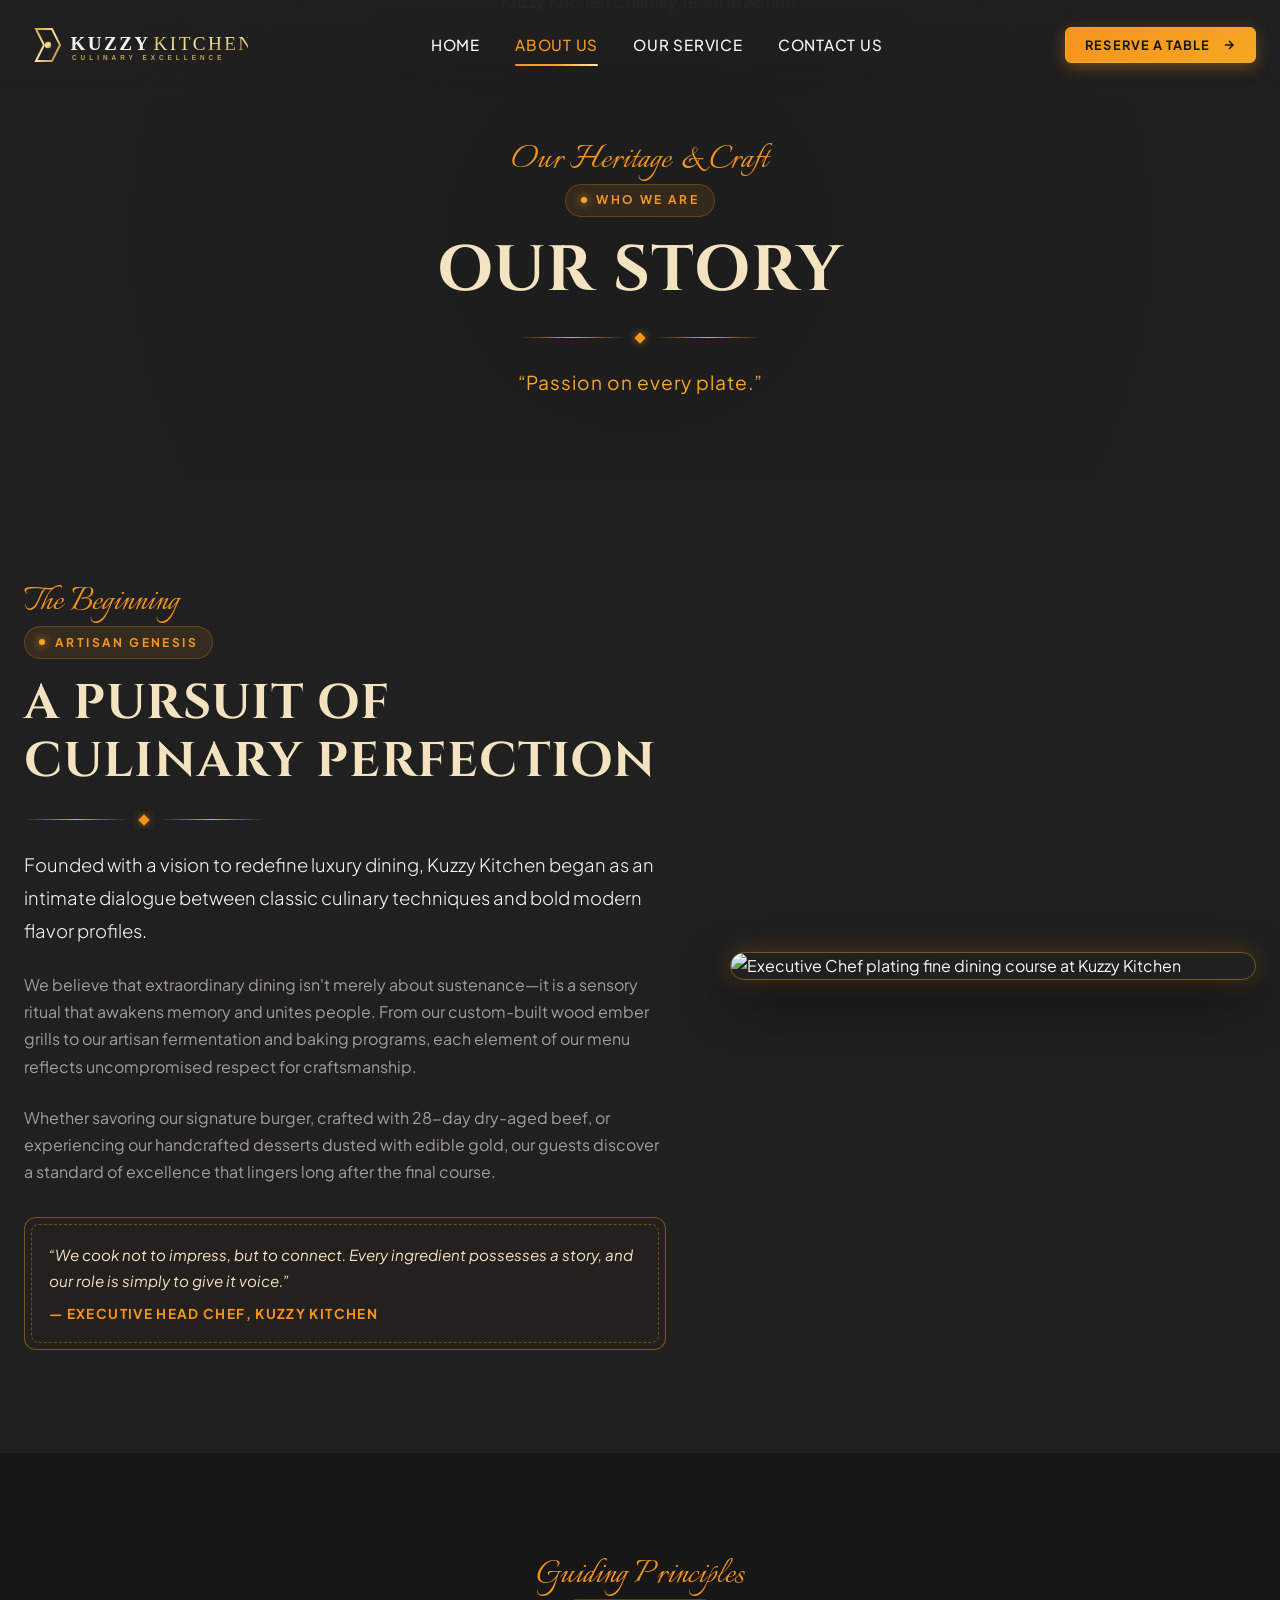
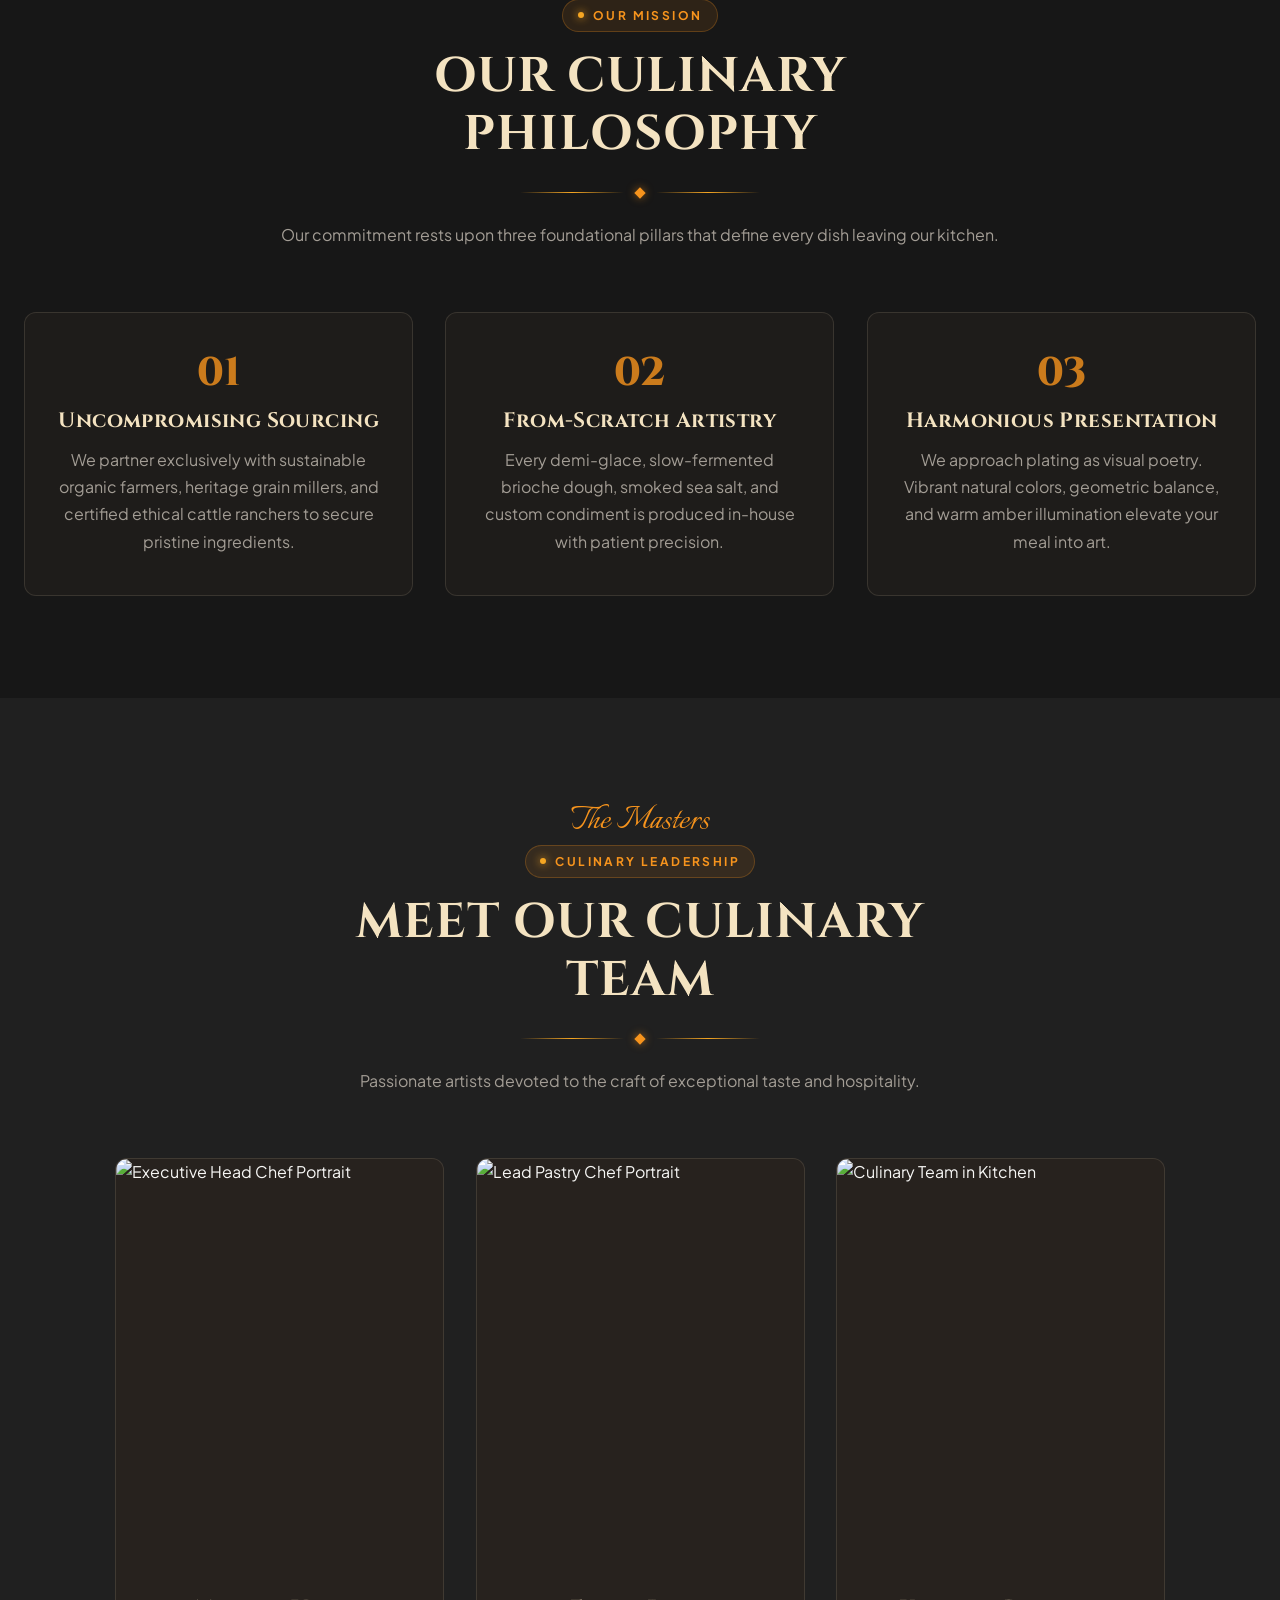
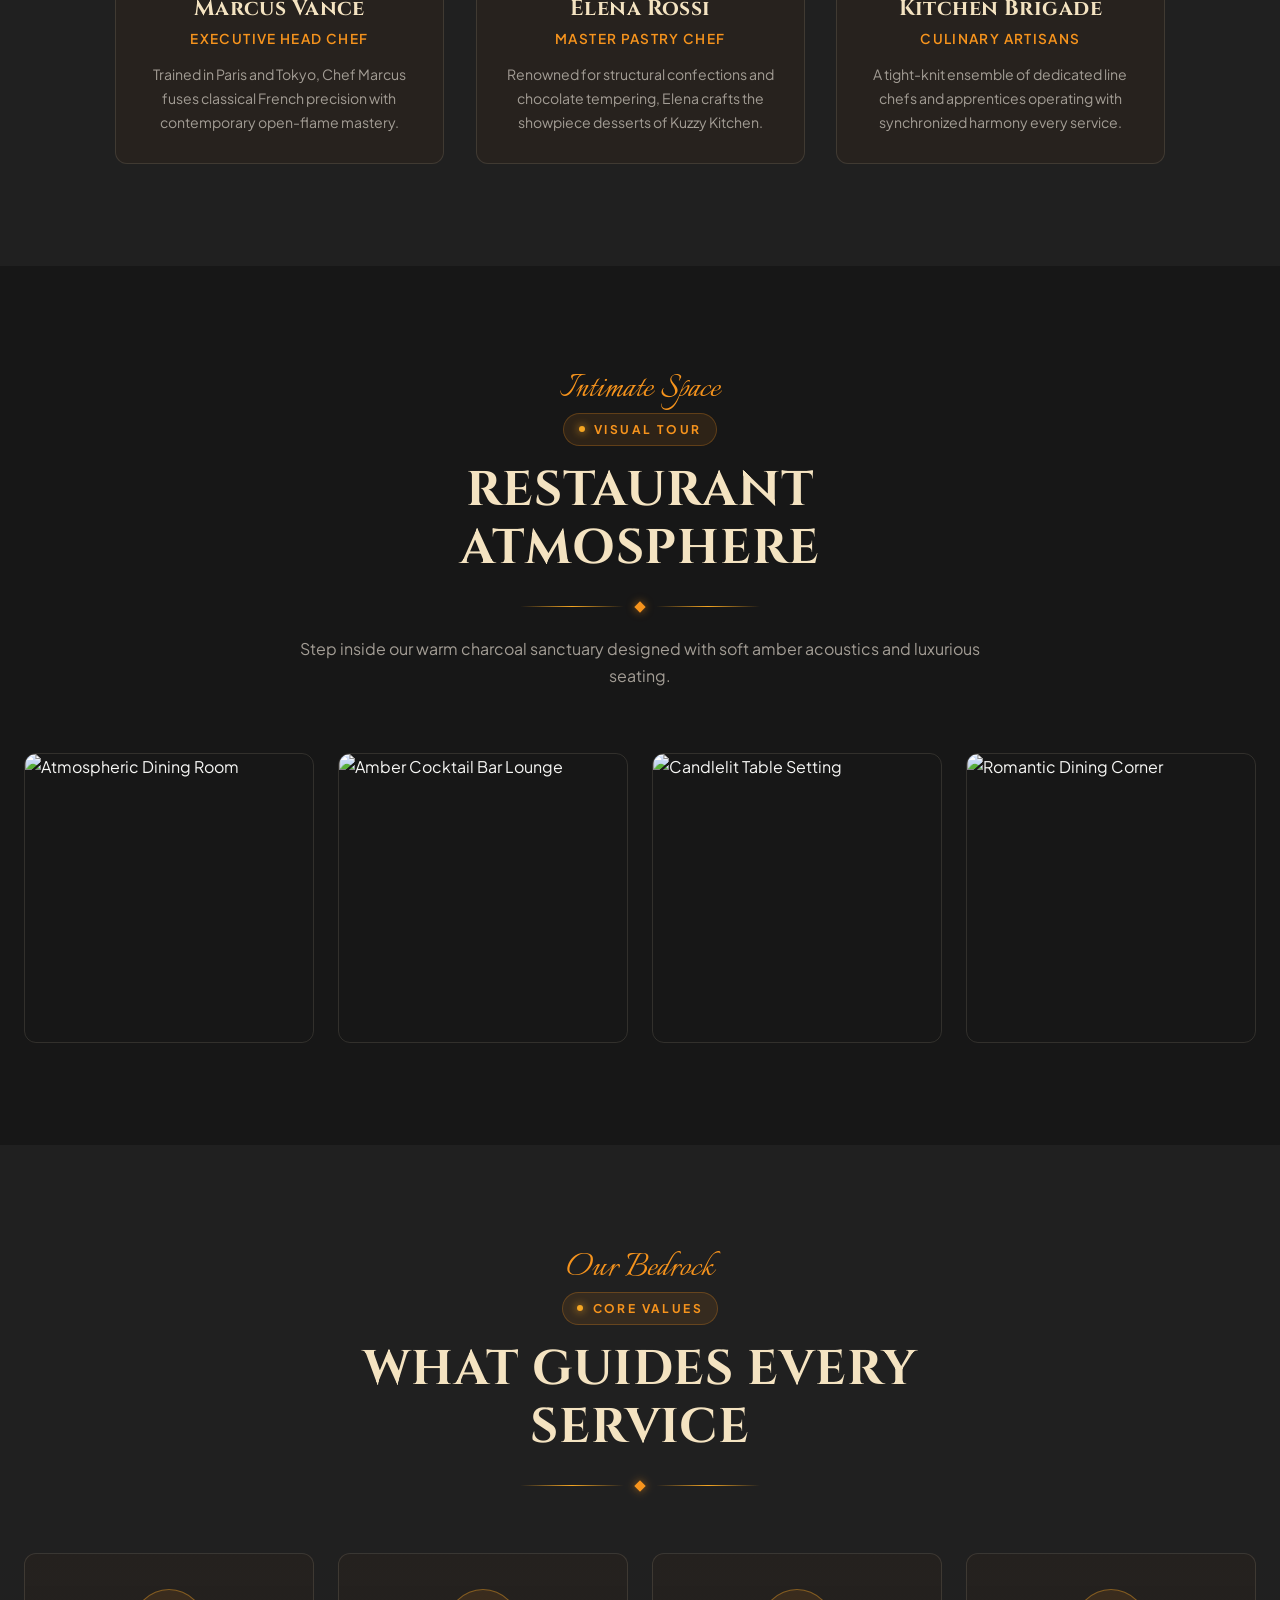
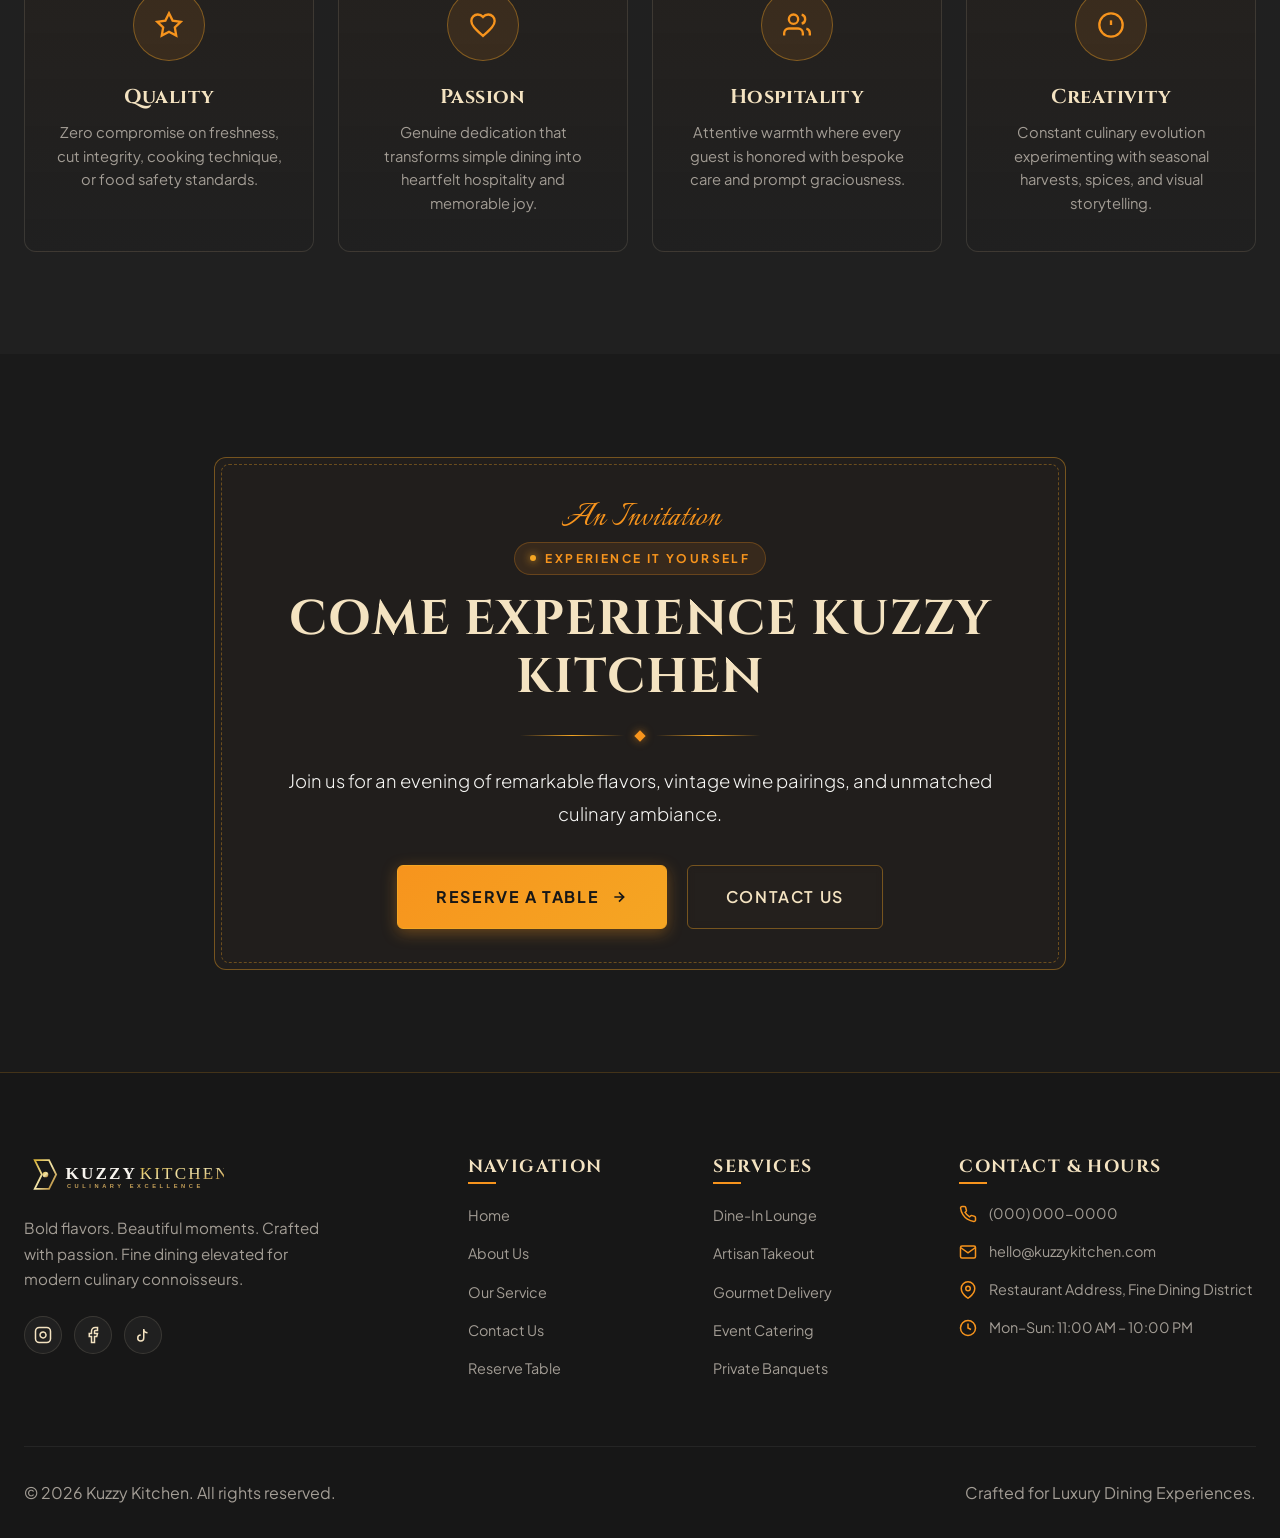
==== commit 00a60450: "Optimize performance, fix all 49 missing image/script assets and enable instant zero-404 loading" ====
--- a/about.html
+++ b/about.html
@@ -9,6 +9,9 @@
   <!-- Favicon -->
   <link rel="icon" type="image/svg+xml" href="assets/images/logo/logo-compact.svg">
   
+  <!-- DNS Prefetch -->
+  <link rel="dns-prefetch" href="https://fonts.googleapis.com">
+  <link rel="dns-prefetch" href="https://fonts.gstatic.com">
   <!-- Google Fonts -->
   <link rel="preconnect" href="https://fonts.googleapis.com">
   <link rel="preconnect" href="https://fonts.gstatic.com" crossorigin>
@@ -27,7 +30,7 @@
   <header class="site-header">
     <div class="header-container">
       <a href="index.html" class="site-logo" aria-label="Kuzzy Kitchen Home">
-        <img src="assets/images/logo/logo-full.svg" alt="Kuzzy Kitchen Logo" width="220" height="55">
+        <img decoding="async" src="assets/images/logo/logo-full.svg" alt="Kuzzy Kitchen Logo" width="220" height="55">
       </a>
 
       <nav class="desktop-nav" aria-label="Main Navigation">
@@ -58,7 +61,7 @@
   <div class="mobile-nav-overlay" aria-hidden="true"></div>
   <aside class="mobile-nav-drawer" aria-label="Mobile Navigation">
     <div class="mobile-nav-header">
-      <img src="assets/images/logo/logo-full.svg" alt="Kuzzy Kitchen" width="180">
+      <img decoding="async" src="assets/images/logo/logo-full.svg" alt="Kuzzy Kitchen" width="180">
     </div>
     <nav class="mobile-nav-links">
       <a href="index.html" class="mobile-nav-link">Home <span>→</span></a>
@@ -79,7 +82,7 @@
        2. ABOUT PAGE HERO BANNER
        ========================================================================== -->
   <section class="page-hero">
-    <img src="assets/images/about/culinary-team.jpg" alt="Kuzzy Kitchen Culinary Team in Action" class="page-hero-bg">
+    <img decoding="async" src="assets/images/about/culinary-team.jpg" alt="Kuzzy Kitchen Culinary Team in Action" class="page-hero-bg">
     <div class="page-hero-overlay"></div>
     <div class="container page-hero-content">
       <span class="font-script-accent">Our Heritage &amp; Craft</span>
@@ -128,7 +131,7 @@
         <!-- Story Image Frame -->
         <div class="reveal-on-scroll reveal-right">
           <div class="about-img-frame">
-            <img src="assets/images/about/chef-plating.jpg" alt="Executive Chef plating fine dining course at Kuzzy Kitchen">
+            <img decoding="async" src="assets/images/about/chef-plating.jpg" alt="Executive Chef plating fine dining course at Kuzzy Kitchen">
           </div>
         </div>
       </div>
@@ -190,7 +193,7 @@
         
         <!-- Chef 1 -->
         <div class="team-card reveal-on-scroll delay-1">
-          <img src="assets/images/about/chef-portrait.jpg" alt="Executive Head Chef Portrait" class="team-card__img" loading="lazy">
+          <img decoding="async" src="assets/images/about/chef-portrait.jpg" alt="Executive Head Chef Portrait" class="team-card__img" loading="lazy">
           <div class="team-card__info">
             <h3 class="team-card__name">Marcus Vance</h3>
             <p class="team-card__role">Executive Head Chef</p>
@@ -200,7 +203,7 @@
 
         <!-- Chef 2 -->
         <div class="team-card reveal-on-scroll delay-2">
-          <img src="assets/images/about/pastry-chef.jpg" alt="Lead Pastry Chef Portrait" class="team-card__img" loading="lazy">
+          <img decoding="async" src="assets/images/about/pastry-chef.jpg" alt="Lead Pastry Chef Portrait" class="team-card__img" loading="lazy">
           <div class="team-card__info">
             <h3 class="team-card__name">Elena Rossi</h3>
             <p class="team-card__role">Master Pastry Chef</p>
@@ -210,7 +213,7 @@
 
         <!-- Team in Action -->
         <div class="team-card reveal-on-scroll delay-3">
-          <img src="assets/images/about/culinary-team.jpg" alt="Culinary Team in Kitchen" class="team-card__img" loading="lazy">
+          <img decoding="async" src="assets/images/about/culinary-team.jpg" alt="Culinary Team in Kitchen" class="team-card__img" loading="lazy">
           <div class="team-card__info">
             <h3 class="team-card__name">Kitchen Brigade</h3>
             <p class="team-card__role">Culinary Artisans</p>
@@ -238,7 +241,7 @@
       <div class="atmosphere-gallery-grid">
         <!-- Photo 1 -->
         <div class="gallery-item reveal-on-scroll delay-1" data-caption="Warm Atmospheric Dining Hall with Ambient Glow">
-          <img src="assets/images/about/atmosphere-1.jpg" alt="Atmospheric Dining Room" loading="lazy">
+          <img decoding="async" src="assets/images/about/atmosphere-1.jpg" alt="Atmospheric Dining Room" loading="lazy">
           <div class="gallery-item-overlay">
             <div class="gallery-zoom-icon">
               <svg width="20" height="20" viewBox="0 0 24 24" fill="none" stroke="currentColor" stroke-width="2.5"><circle cx="11" cy="11" r="8"/><path d="M21 21l-4.35-4.35"/><path d="M11 8v6M8 11h6"/></svg>
@@ -250,7 +253,7 @@
 
         <!-- Photo 2 -->
         <div class="gallery-item reveal-on-scroll delay-2" data-caption="Luxury Amber Cocktail Bar &amp; Cellar Reserve">
-          <img src="assets/images/about/atmosphere-2.jpg" alt="Amber Cocktail Bar Lounge" loading="lazy">
+          <img decoding="async" src="assets/images/about/atmosphere-2.jpg" alt="Amber Cocktail Bar Lounge" loading="lazy">
           <div class="gallery-item-overlay">
             <div class="gallery-zoom-icon">
               <svg width="20" height="20" viewBox="0 0 24 24" fill="none" stroke="currentColor" stroke-width="2.5"><circle cx="11" cy="11" r="8"/><path d="M21 21l-4.35-4.35"/><path d="M11 8v6M8 11h6"/></svg>
@@ -262,7 +265,7 @@
 
         <!-- Photo 3 -->
         <div class="gallery-item reveal-on-scroll delay-3" data-caption="Candlelit Dining Table Setting for Intimate Evenings">
-          <img src="assets/images/about/atmosphere-3.jpg" alt="Candlelit Table Setting" loading="lazy">
+          <img decoding="async" src="assets/images/about/atmosphere-3.jpg" alt="Candlelit Table Setting" loading="lazy">
           <div class="gallery-item-overlay">
             <div class="gallery-zoom-icon">
               <svg width="20" height="20" viewBox="0 0 24 24" fill="none" stroke="currentColor" stroke-width="2.5"><circle cx="11" cy="11" r="8"/><path d="M21 21l-4.35-4.35"/><path d="M11 8v6M8 11h6"/></svg>
@@ -274,7 +277,7 @@
 
         <!-- Photo 4 -->
         <div class="gallery-item reveal-on-scroll delay-4" data-caption="Private Lounge Booth and Romantic Corner">
-          <img src="assets/images/about/atmosphere-4.jpg" alt="Romantic Dining Corner" loading="lazy">
+          <img decoding="async" src="assets/images/about/atmosphere-4.jpg" alt="Romantic Dining Corner" loading="lazy">
           <div class="gallery-item-overlay">
             <div class="gallery-zoom-icon">
               <svg width="20" height="20" viewBox="0 0 24 24" fill="none" stroke="currentColor" stroke-width="2.5"><circle cx="11" cy="11" r="8"/><path d="M21 21l-4.35-4.35"/><path d="M11 8v6M8 11h6"/></svg>
@@ -370,7 +373,7 @@
     <div class="container">
       <div class="footer-top">
         <div class="footer-brand">
-          <img src="assets/images/logo/logo-full.svg" alt="Kuzzy Kitchen" width="200">
+          <img decoding="async" src="assets/images/logo/logo-full.svg" alt="Kuzzy Kitchen" width="200">
           <p>Bold flavors. Beautiful moments. Crafted with passion. Fine dining elevated for modern culinary connoisseurs.</p>
           <div class="social-links">
             <a href="#instagram" class="social-link-btn" aria-label="Instagram">
@@ -439,7 +442,7 @@
   <div class="lightbox-modal" aria-hidden="true" role="dialog">
     <button type="button" class="lightbox-close" aria-label="Close Lightbox">&times;</button>
     <div class="lightbox-img-wrapper">
-      <img src="" alt="Fullscreen Gallery Preview" class="lightbox-img">
+      <img decoding="async" src="" alt="Fullscreen Gallery Preview" class="lightbox-img">
       <p class="lightbox-caption"></p>
     </div>
   </div>
@@ -534,8 +537,8 @@
   </button>
 
   <!-- Scripts -->
-  <script src="js/main.js"></script>
-  <script src="js/reservation-modal.js"></script>
-  <script src="js/gallery-lightbox.js"></script>
+  <script defer src="js/main.js"></script>
+  <script defer src="js/reservation-modal.js"></script>
+  <script defer src="js/gallery-lightbox.js"></script>
 </body>
 </html>
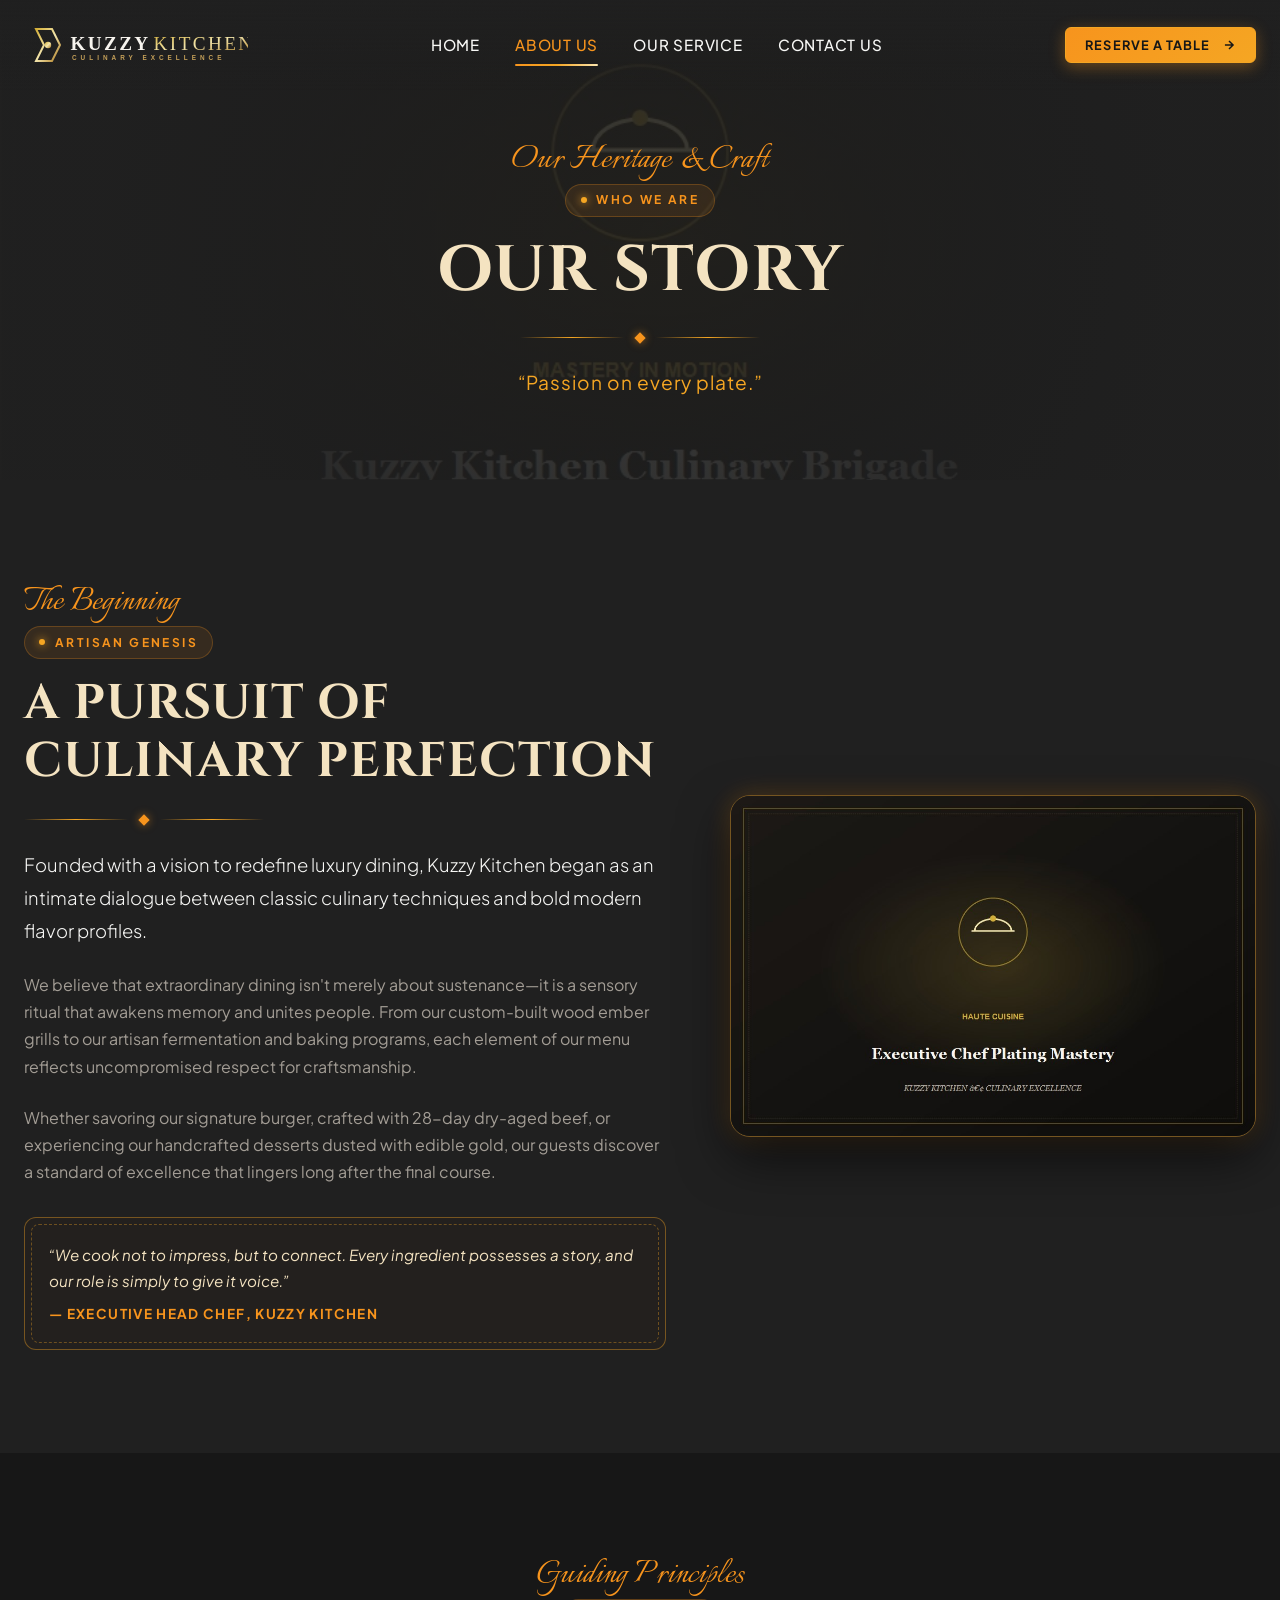
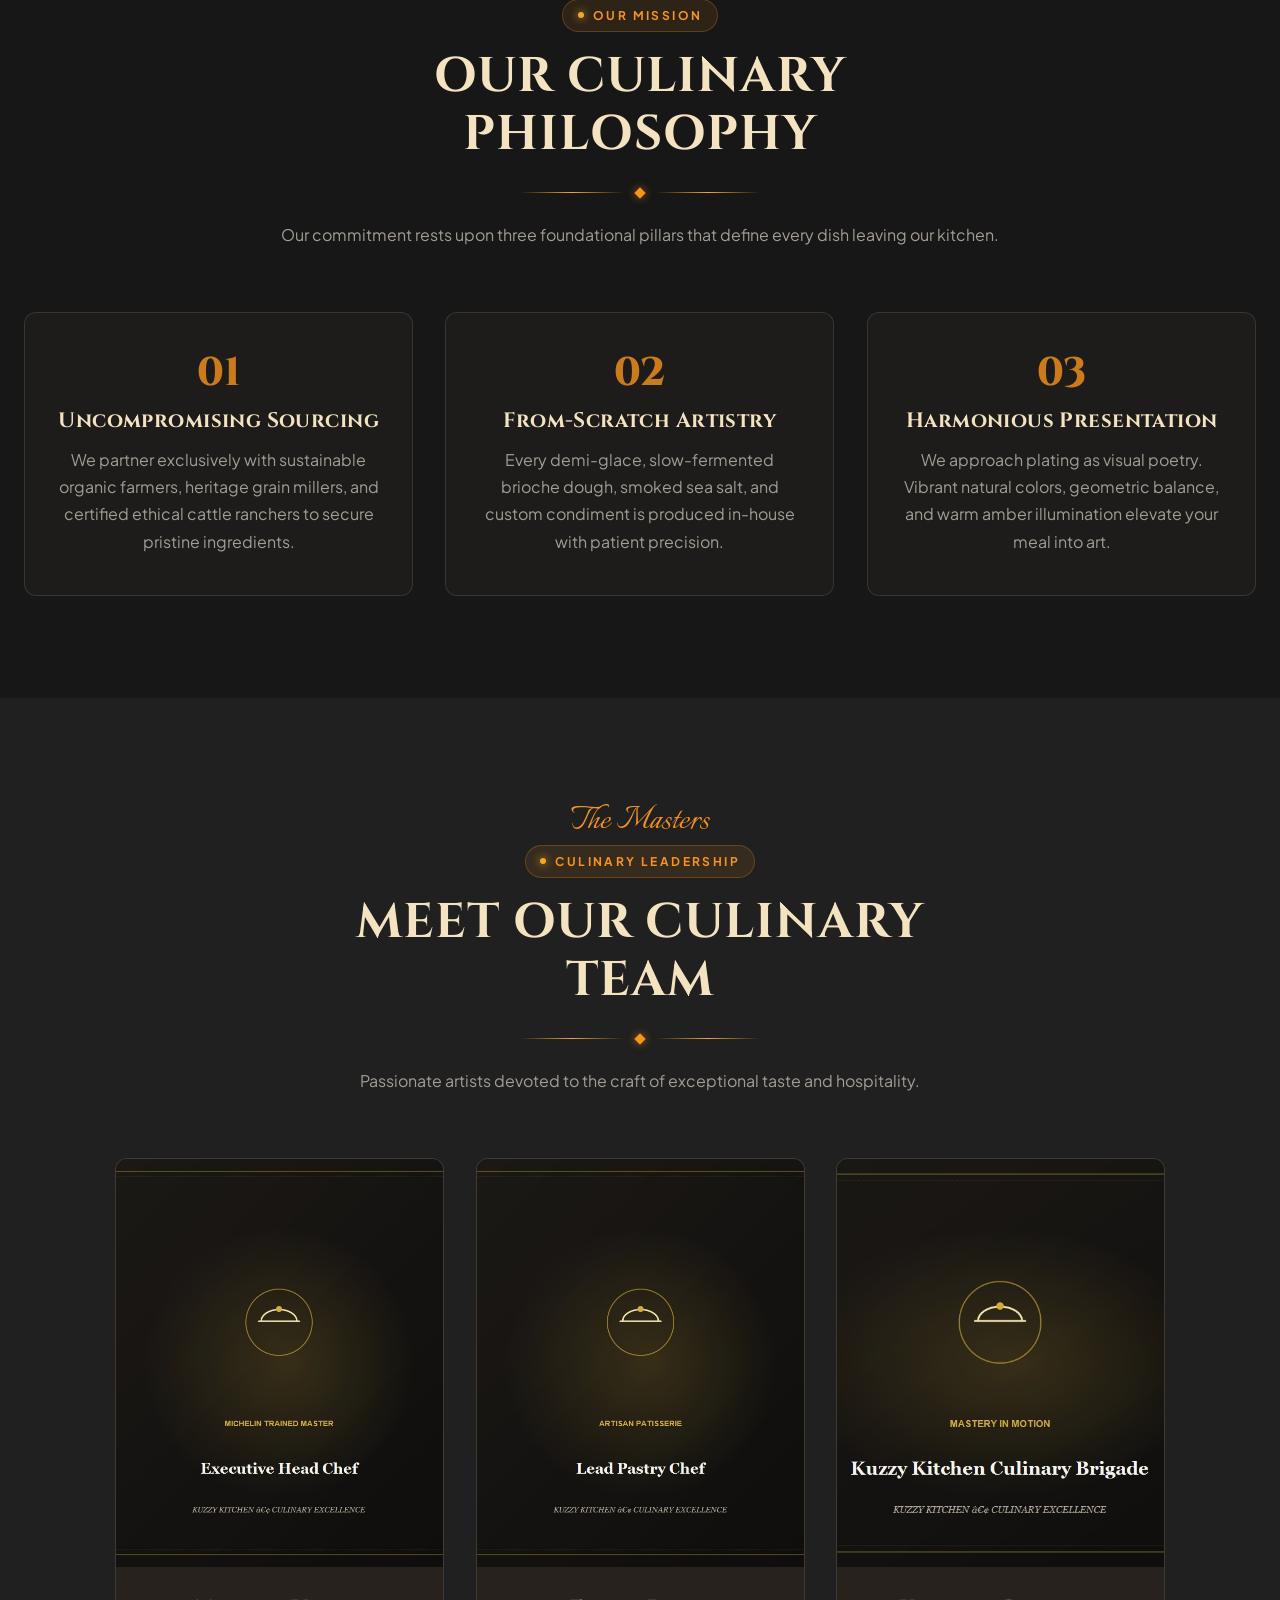
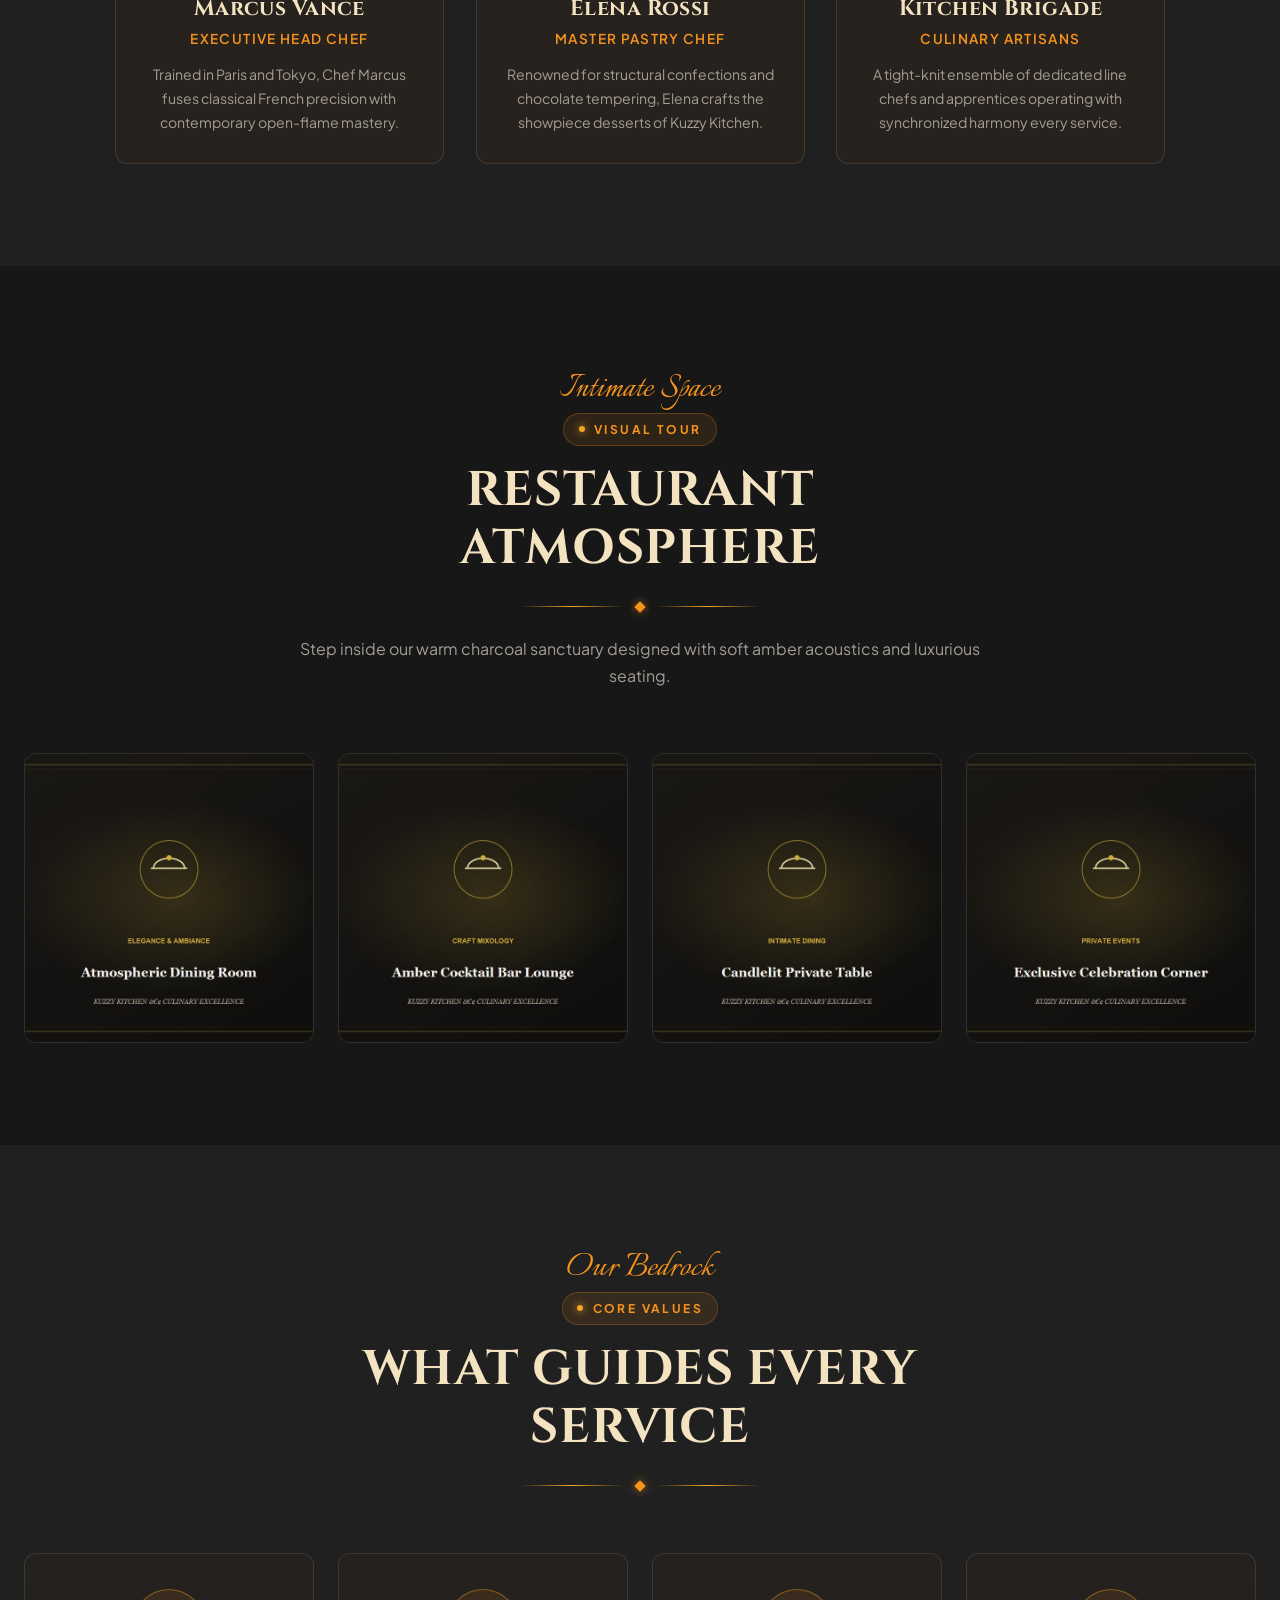
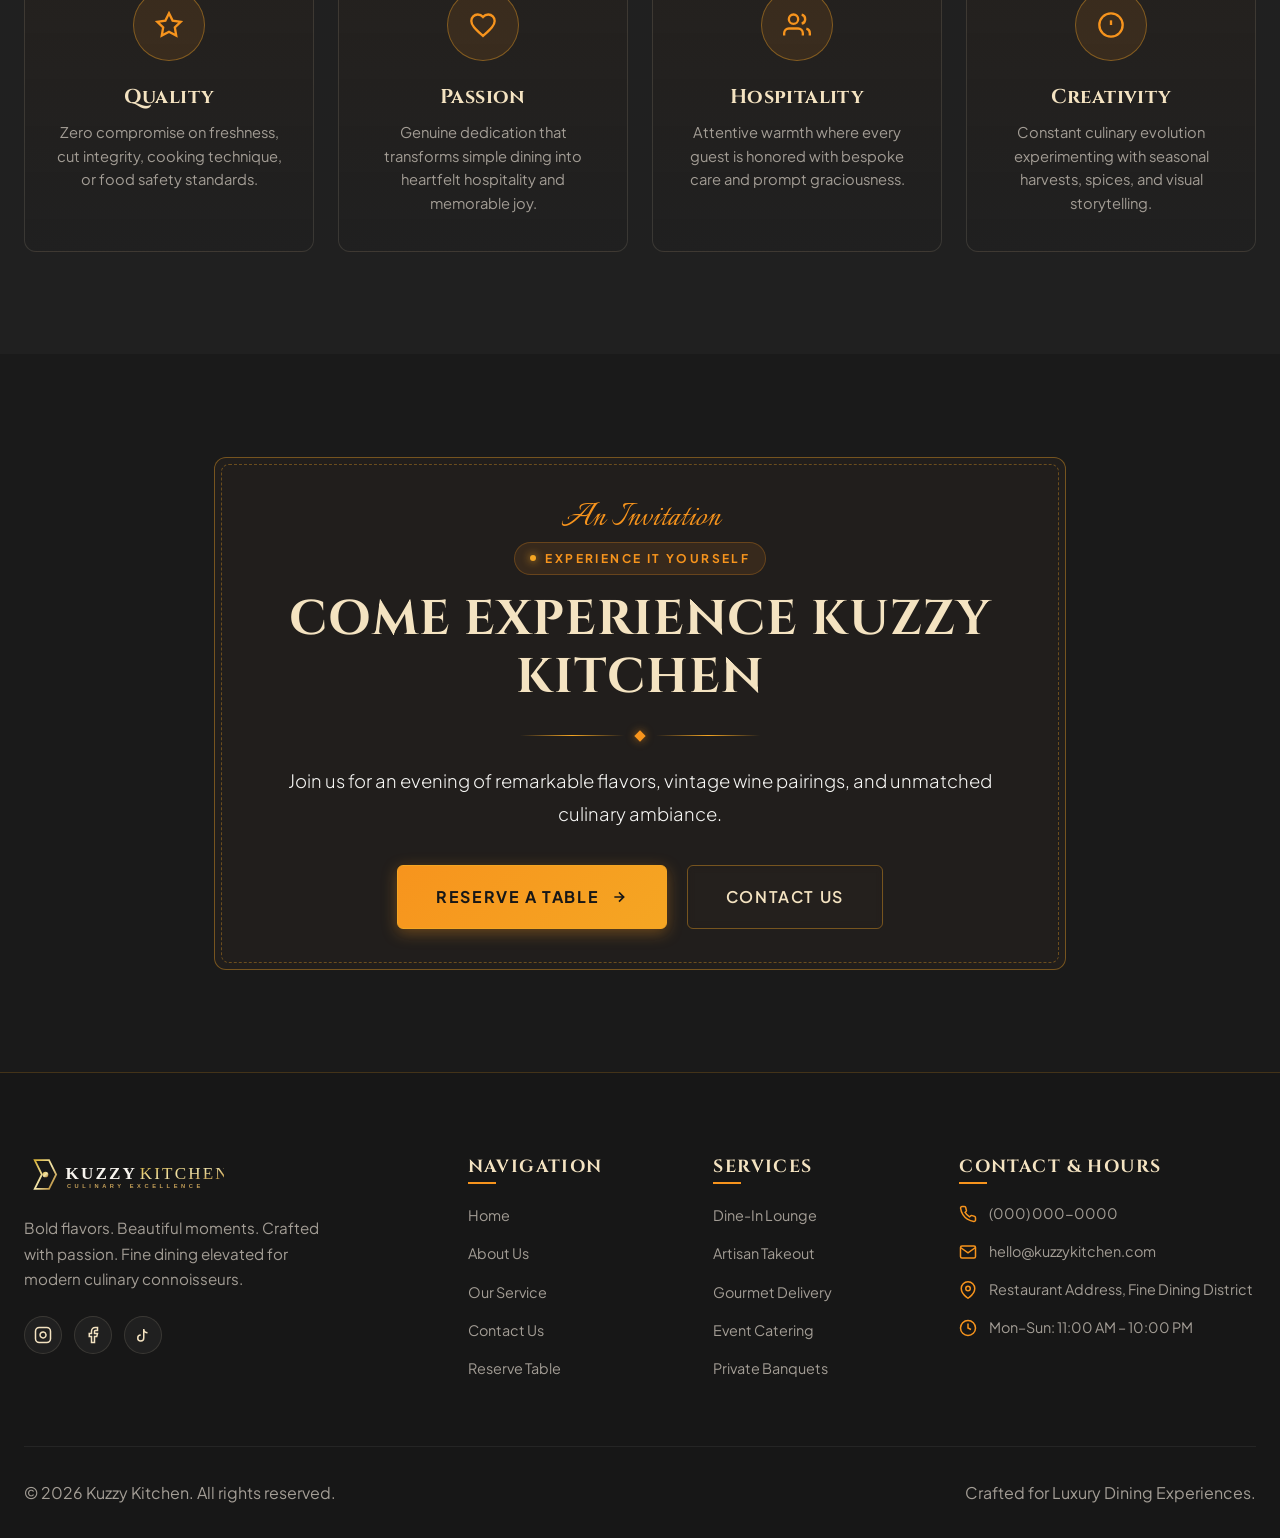
==== commit 1a99abde: "Add automatic cache-busting query parameters to force instant image display across all browsers" ====
--- a/about.html
+++ b/about.html
@@ -18,9 +18,9 @@
   <link href="https://fonts.googleapis.com/css2?family=Cinzel:wght@400;500;600;700;800;900&family=Cormorant+Garamond:ital,wght@0,400;0,600;0,700;1,400;1,600&family=Italianno&family=Plus+Jakarta+Sans:wght@300;400;500;600;700&display=swap" rel="stylesheet">
   
   <!-- Stylesheets -->
-  <link rel="stylesheet" href="css/main.css">
-  <link rel="stylesheet" href="css/components.css">
-  <link rel="stylesheet" href="css/pages.css">
+  <link rel="stylesheet" href="css/main.css?v=1790041896573">
+  <link rel="stylesheet" href="css/components.css?v=1790041896573">
+  <link rel="stylesheet" href="css/pages.css?v=1790041896573">
 </head>
 <body>
 
@@ -30,7 +30,7 @@
   <header class="site-header">
     <div class="header-container">
       <a href="index.html" class="site-logo" aria-label="Kuzzy Kitchen Home">
-        <img decoding="async" src="assets/images/logo/logo-full.svg" alt="Kuzzy Kitchen Logo" width="220" height="55">
+        <img decoding="async" src="assets/images/logo/logo-full.svg?v=1790041896573" alt="Kuzzy Kitchen Logo" width="220" height="55">
       </a>
 
       <nav class="desktop-nav" aria-label="Main Navigation">
@@ -61,7 +61,7 @@
   <div class="mobile-nav-overlay" aria-hidden="true"></div>
   <aside class="mobile-nav-drawer" aria-label="Mobile Navigation">
     <div class="mobile-nav-header">
-      <img decoding="async" src="assets/images/logo/logo-full.svg" alt="Kuzzy Kitchen" width="180">
+      <img decoding="async" src="assets/images/logo/logo-full.svg?v=1790041896573" alt="Kuzzy Kitchen" width="180">
     </div>
     <nav class="mobile-nav-links">
       <a href="index.html" class="mobile-nav-link">Home <span>→</span></a>
@@ -82,7 +82,7 @@
        2. ABOUT PAGE HERO BANNER
        ========================================================================== -->
   <section class="page-hero">
-    <img decoding="async" src="assets/images/about/culinary-team.jpg" alt="Kuzzy Kitchen Culinary Team in Action" class="page-hero-bg">
+    <img decoding="async" src="assets/images/about/culinary-team.jpg?v=1790041896573" alt="Kuzzy Kitchen Culinary Team in Action" class="page-hero-bg">
     <div class="page-hero-overlay"></div>
     <div class="container page-hero-content">
       <span class="font-script-accent">Our Heritage &amp; Craft</span>
@@ -131,7 +131,7 @@
         <!-- Story Image Frame -->
         <div class="reveal-on-scroll reveal-right">
           <div class="about-img-frame">
-            <img decoding="async" src="assets/images/about/chef-plating.jpg" alt="Executive Chef plating fine dining course at Kuzzy Kitchen">
+            <img decoding="async" src="assets/images/about/chef-plating.jpg?v=1790041896573" alt="Executive Chef plating fine dining course at Kuzzy Kitchen">
           </div>
         </div>
       </div>
@@ -193,7 +193,7 @@
         
         <!-- Chef 1 -->
         <div class="team-card reveal-on-scroll delay-1">
-          <img decoding="async" src="assets/images/about/chef-portrait.jpg" alt="Executive Head Chef Portrait" class="team-card__img" loading="lazy">
+          <img decoding="async" src="assets/images/about/chef-portrait.jpg?v=1790041896573" alt="Executive Head Chef Portrait" class="team-card__img" loading="lazy">
           <div class="team-card__info">
             <h3 class="team-card__name">Marcus Vance</h3>
             <p class="team-card__role">Executive Head Chef</p>
@@ -203,7 +203,7 @@
 
         <!-- Chef 2 -->
         <div class="team-card reveal-on-scroll delay-2">
-          <img decoding="async" src="assets/images/about/pastry-chef.jpg" alt="Lead Pastry Chef Portrait" class="team-card__img" loading="lazy">
+          <img decoding="async" src="assets/images/about/pastry-chef.jpg?v=1790041896573" alt="Lead Pastry Chef Portrait" class="team-card__img" loading="lazy">
           <div class="team-card__info">
             <h3 class="team-card__name">Elena Rossi</h3>
             <p class="team-card__role">Master Pastry Chef</p>
@@ -213,7 +213,7 @@
 
         <!-- Team in Action -->
         <div class="team-card reveal-on-scroll delay-3">
-          <img decoding="async" src="assets/images/about/culinary-team.jpg" alt="Culinary Team in Kitchen" class="team-card__img" loading="lazy">
+          <img decoding="async" src="assets/images/about/culinary-team.jpg?v=1790041896573" alt="Culinary Team in Kitchen" class="team-card__img" loading="lazy">
           <div class="team-card__info">
             <h3 class="team-card__name">Kitchen Brigade</h3>
             <p class="team-card__role">Culinary Artisans</p>
@@ -241,7 +241,7 @@
       <div class="atmosphere-gallery-grid">
         <!-- Photo 1 -->
         <div class="gallery-item reveal-on-scroll delay-1" data-caption="Warm Atmospheric Dining Hall with Ambient Glow">
-          <img decoding="async" src="assets/images/about/atmosphere-1.jpg" alt="Atmospheric Dining Room" loading="lazy">
+          <img decoding="async" src="assets/images/about/atmosphere-1.jpg?v=1790041896573" alt="Atmospheric Dining Room" loading="lazy">
           <div class="gallery-item-overlay">
             <div class="gallery-zoom-icon">
               <svg width="20" height="20" viewBox="0 0 24 24" fill="none" stroke="currentColor" stroke-width="2.5"><circle cx="11" cy="11" r="8"/><path d="M21 21l-4.35-4.35"/><path d="M11 8v6M8 11h6"/></svg>
@@ -253,7 +253,7 @@
 
         <!-- Photo 2 -->
         <div class="gallery-item reveal-on-scroll delay-2" data-caption="Luxury Amber Cocktail Bar &amp; Cellar Reserve">
-          <img decoding="async" src="assets/images/about/atmosphere-2.jpg" alt="Amber Cocktail Bar Lounge" loading="lazy">
+          <img decoding="async" src="assets/images/about/atmosphere-2.jpg?v=1790041896573" alt="Amber Cocktail Bar Lounge" loading="lazy">
           <div class="gallery-item-overlay">
             <div class="gallery-zoom-icon">
               <svg width="20" height="20" viewBox="0 0 24 24" fill="none" stroke="currentColor" stroke-width="2.5"><circle cx="11" cy="11" r="8"/><path d="M21 21l-4.35-4.35"/><path d="M11 8v6M8 11h6"/></svg>
@@ -265,7 +265,7 @@
 
         <!-- Photo 3 -->
         <div class="gallery-item reveal-on-scroll delay-3" data-caption="Candlelit Dining Table Setting for Intimate Evenings">
-          <img decoding="async" src="assets/images/about/atmosphere-3.jpg" alt="Candlelit Table Setting" loading="lazy">
+          <img decoding="async" src="assets/images/about/atmosphere-3.jpg?v=1790041896573" alt="Candlelit Table Setting" loading="lazy">
           <div class="gallery-item-overlay">
             <div class="gallery-zoom-icon">
               <svg width="20" height="20" viewBox="0 0 24 24" fill="none" stroke="currentColor" stroke-width="2.5"><circle cx="11" cy="11" r="8"/><path d="M21 21l-4.35-4.35"/><path d="M11 8v6M8 11h6"/></svg>
@@ -277,7 +277,7 @@
 
         <!-- Photo 4 -->
         <div class="gallery-item reveal-on-scroll delay-4" data-caption="Private Lounge Booth and Romantic Corner">
-          <img decoding="async" src="assets/images/about/atmosphere-4.jpg" alt="Romantic Dining Corner" loading="lazy">
+          <img decoding="async" src="assets/images/about/atmosphere-4.jpg?v=1790041896573" alt="Romantic Dining Corner" loading="lazy">
           <div class="gallery-item-overlay">
             <div class="gallery-zoom-icon">
               <svg width="20" height="20" viewBox="0 0 24 24" fill="none" stroke="currentColor" stroke-width="2.5"><circle cx="11" cy="11" r="8"/><path d="M21 21l-4.35-4.35"/><path d="M11 8v6M8 11h6"/></svg>
@@ -373,7 +373,7 @@
     <div class="container">
       <div class="footer-top">
         <div class="footer-brand">
-          <img decoding="async" src="assets/images/logo/logo-full.svg" alt="Kuzzy Kitchen" width="200">
+          <img decoding="async" src="assets/images/logo/logo-full.svg?v=1790041896573" alt="Kuzzy Kitchen" width="200">
           <p>Bold flavors. Beautiful moments. Crafted with passion. Fine dining elevated for modern culinary connoisseurs.</p>
           <div class="social-links">
             <a href="#instagram" class="social-link-btn" aria-label="Instagram">
@@ -537,8 +537,8 @@
   </button>
 
   <!-- Scripts -->
-  <script defer src="js/main.js"></script>
-  <script defer src="js/reservation-modal.js"></script>
-  <script defer src="js/gallery-lightbox.js"></script>
+  <script defer src="js/main.js?v=1790041896573"></script>
+  <script defer src="js/reservation-modal.js?v=1790041896573"></script>
+  <script defer src="js/gallery-lightbox.js?v=1790041896573"></script>
 </body>
 </html>
